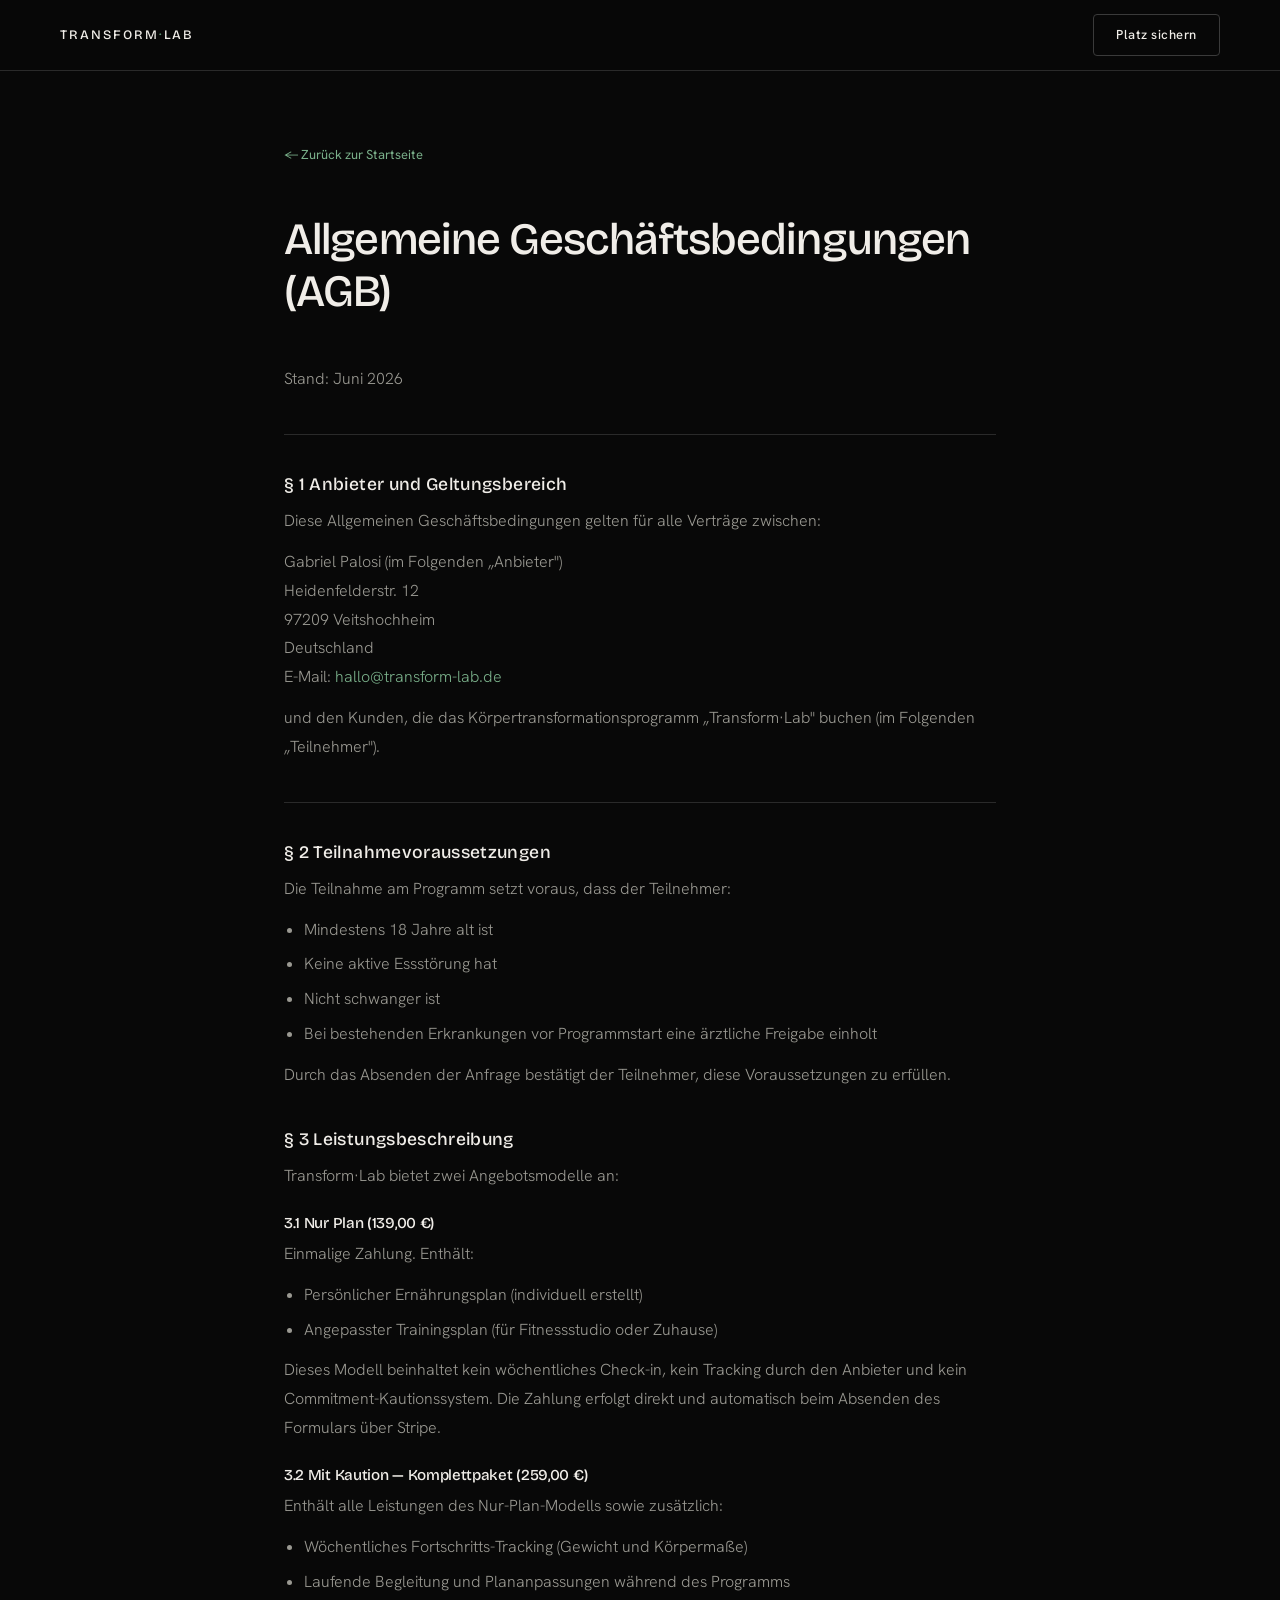
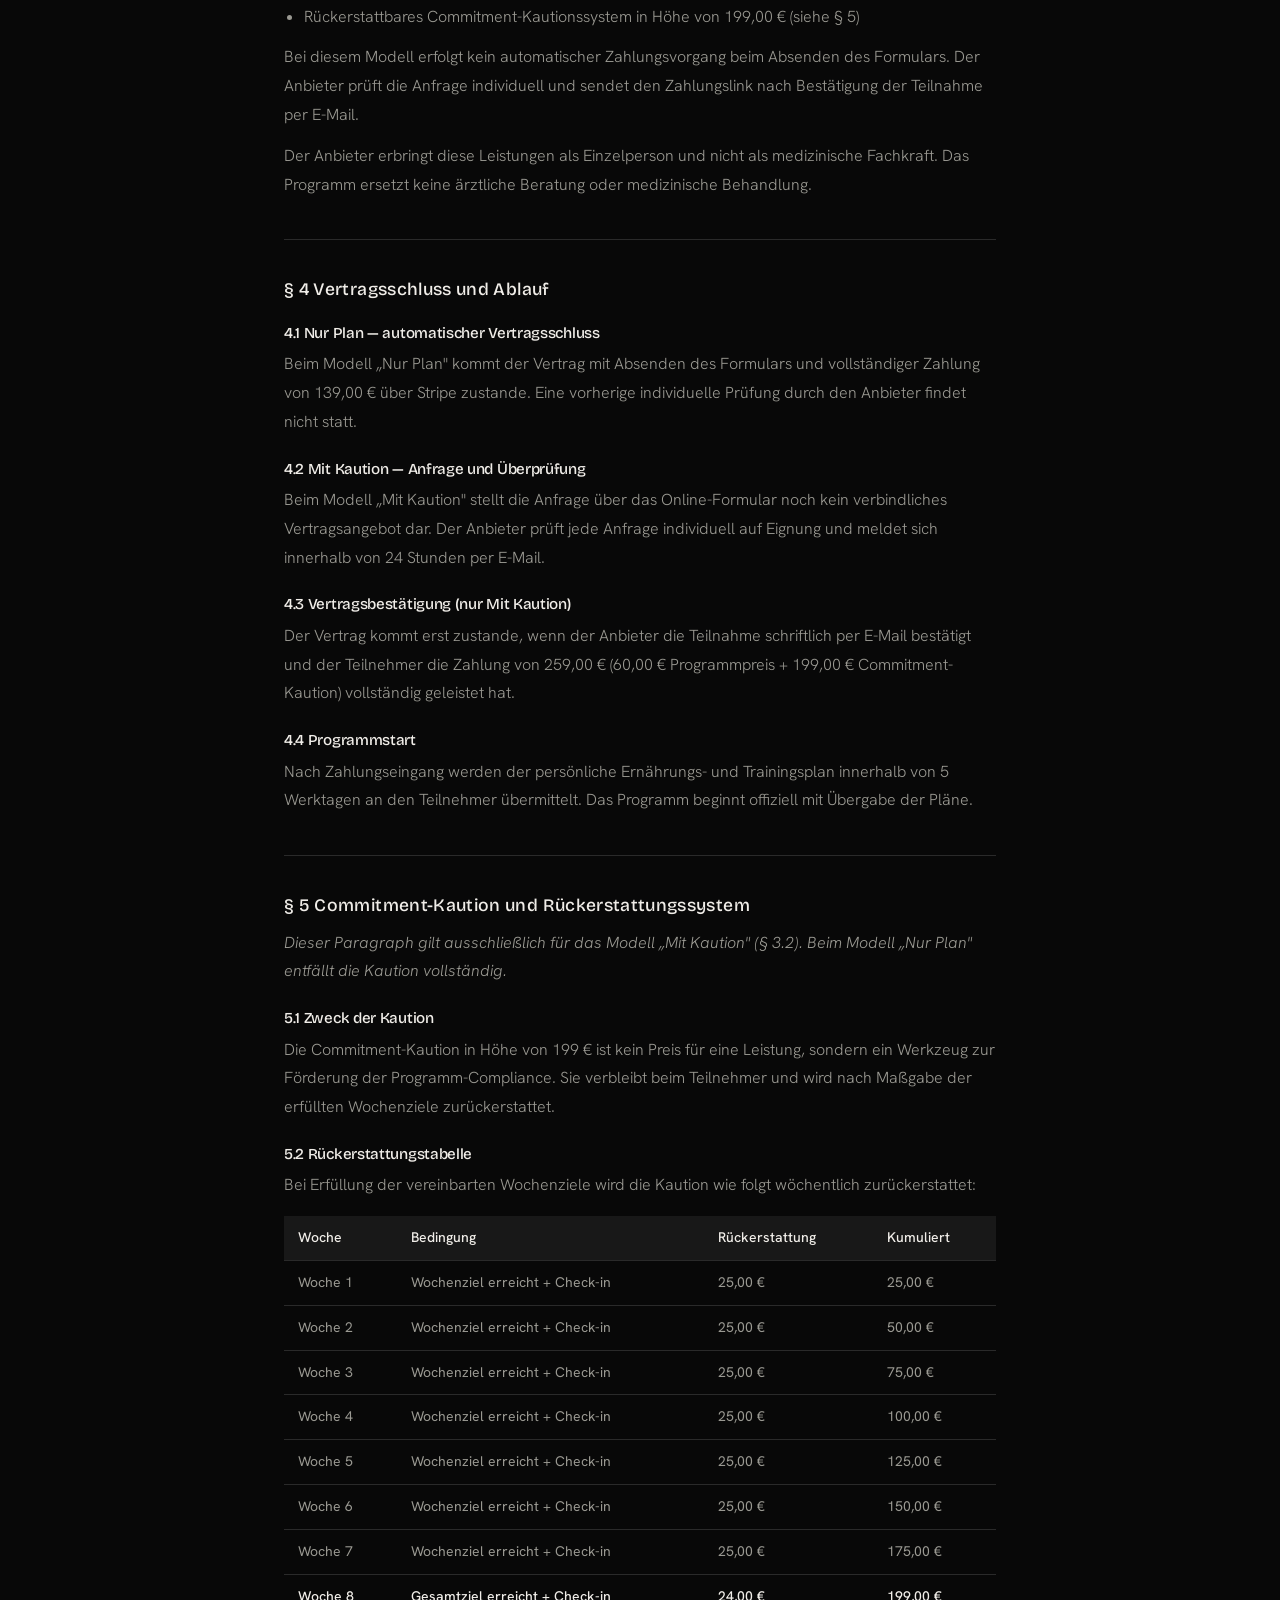
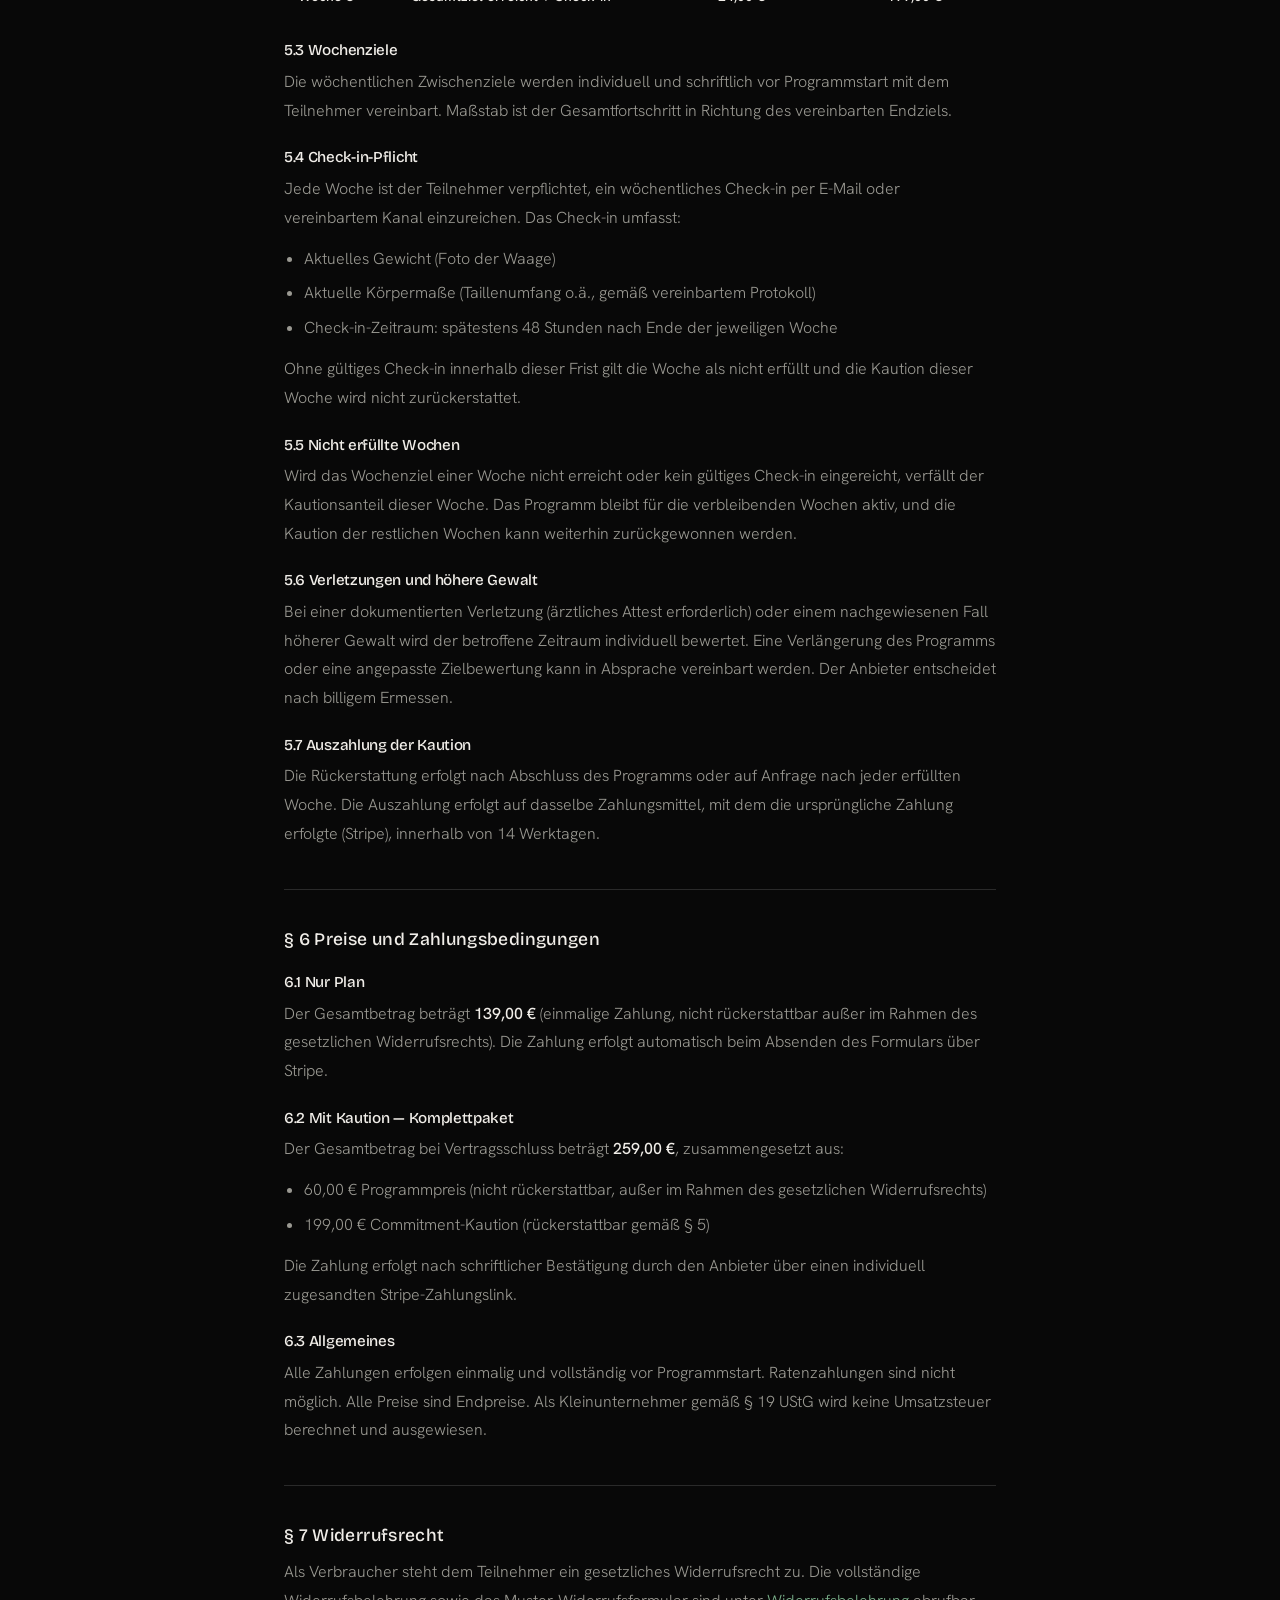
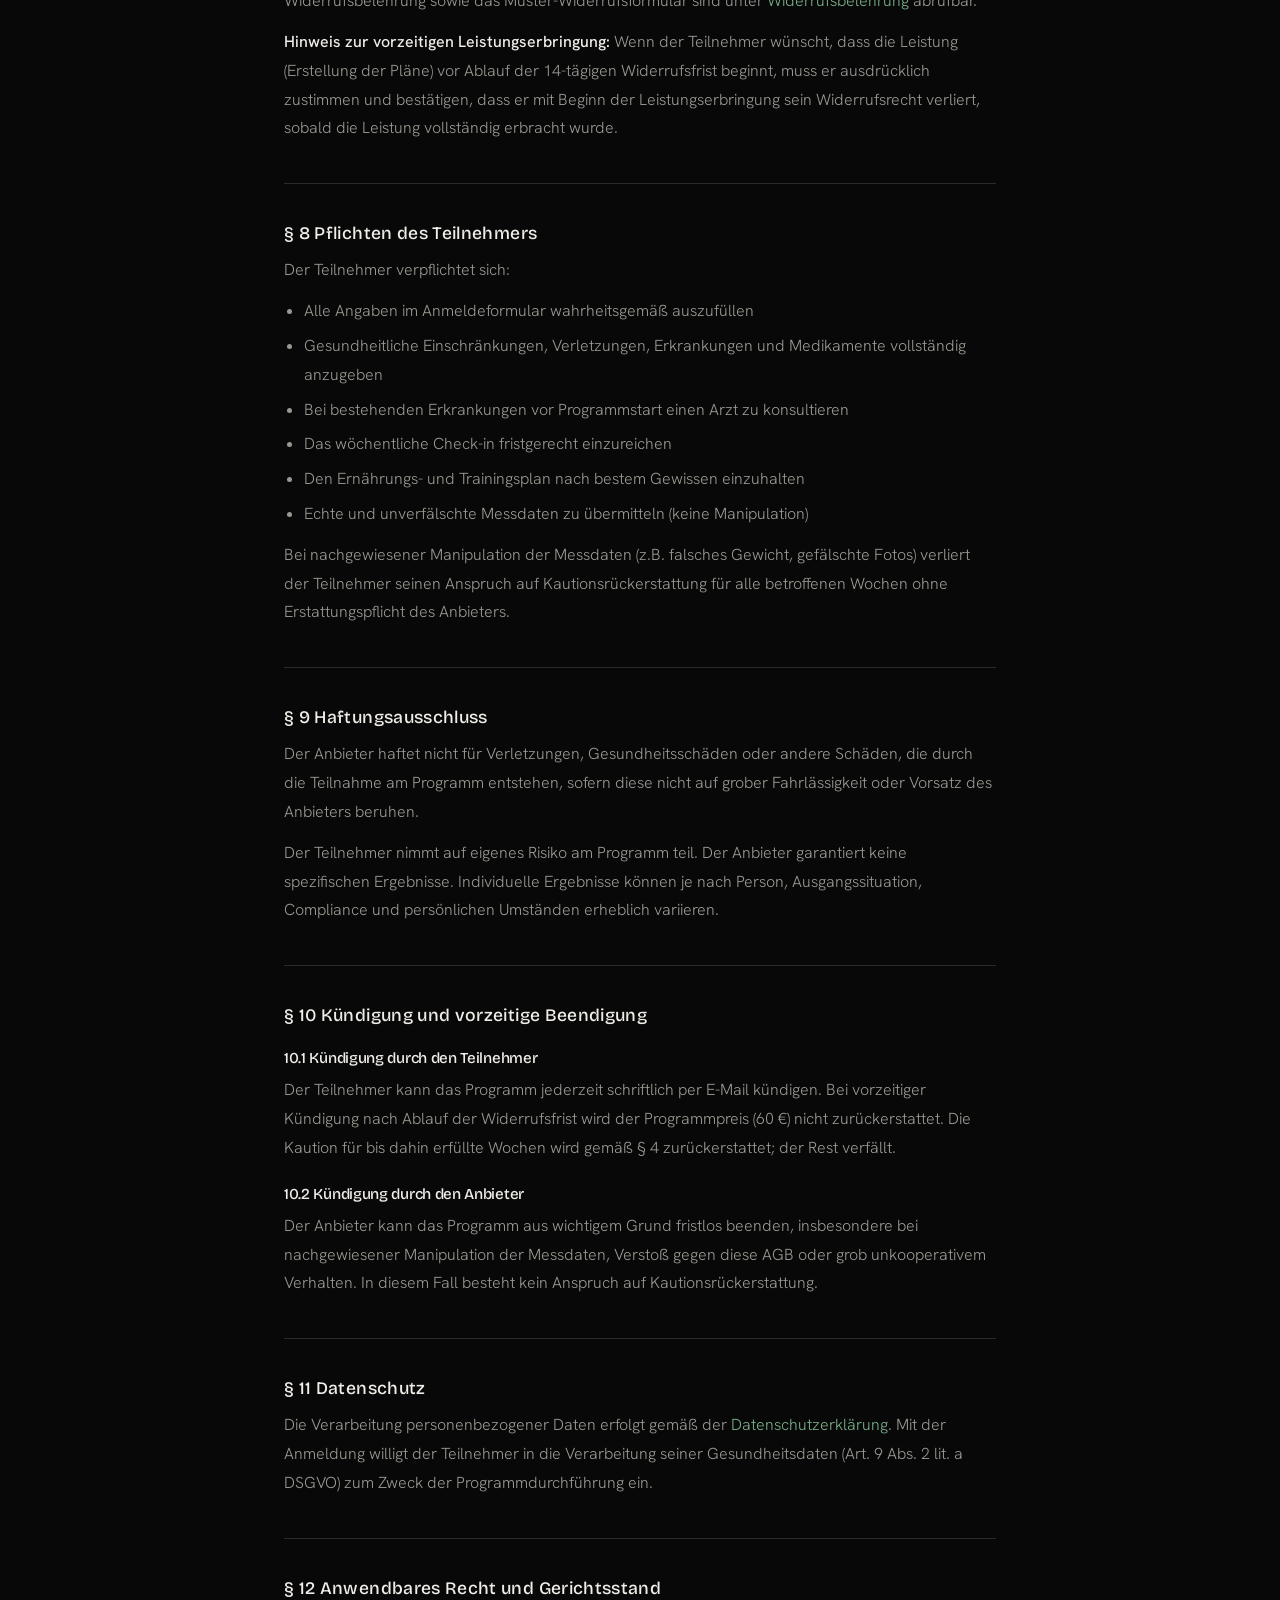
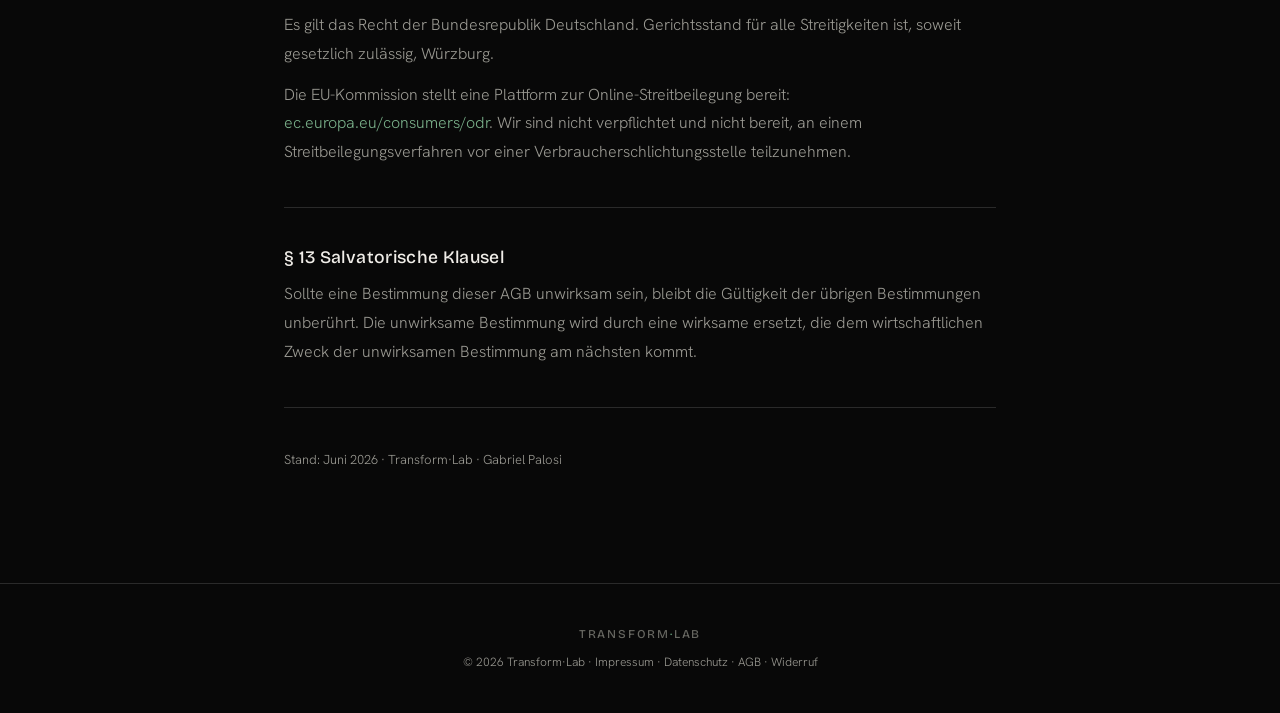
==== agb.html @ 964232e2 "AGB: añadir Nur Plan (139€) + corregir numeración + CSS v30 - § 3: dos modelos descritos por separad" ====
<!DOCTYPE html>
<html lang="de">
<head>
  <meta charset="UTF-8">
  <meta name="viewport" content="width=device-width, initial-scale=1.0">
  <title>AGB — Transform·Lab</title>
  <meta name="robots" content="noindex, follow">
  <link rel="preconnect" href="https://fonts.googleapis.com">
  <link rel="preconnect" href="https://fonts.gstatic.com" crossorigin>
  <link href="https://fonts.googleapis.com/css2?family=Bricolage+Grotesque:opsz,wght@12..96,300;12..96,400;12..96,500&family=Hanken+Grotesk:wght@300;400;500&display=swap" rel="stylesheet">
  <link rel="stylesheet" href="css/styles.css?v=30">
  <style>
    .legal-page { max-width: 760px; margin: 0 auto; padding: 140px 24px 100px; }
    .legal-page h1 { font-size: clamp(2rem, 4vw, 2.8rem); margin-bottom: 48px; }
    .legal-page h2 { font-size: 1.1rem; font-weight: 500; color: var(--text); margin: 40px 0 12px; letter-spacing: .02em; }
    .legal-page h3 { font-size: .95rem; font-weight: 500; color: var(--text); margin: 24px 0 8px; }
    .legal-page p, .legal-page address { color: var(--text-muted); font-weight: 300; line-height: 1.8; font-style: normal; margin-bottom: 12px; }
    .legal-page ul, .legal-page ol { color: var(--text-muted); font-weight: 300; line-height: 1.8; padding-left: 20px; margin-bottom: 12px; }
    .legal-page li { margin-bottom: 6px; }
    .legal-page a { color: var(--green-light); text-decoration: none; }
    .legal-page a:hover { text-decoration: underline; }
    .legal-divider { border: none; border-top: 1px solid var(--border); margin: 40px 0; }
    .back-link { display: inline-flex; align-items: center; gap: 8px; color: var(--text-muted); font-size: 13px; text-decoration: none; margin-bottom: 48px; transition: color .2s; }
    .back-link:hover { color: var(--text); }
    .kaution-tabelle { width: 100%; border-collapse: collapse; margin: 16px 0 24px; font-size: 14px; }
    .kaution-tabelle th { text-align: left; padding: 10px 14px; background: var(--surface2); color: var(--text); font-weight: 500; border-bottom: 1px solid var(--border); }
    .kaution-tabelle td { padding: 10px 14px; border-bottom: 1px solid var(--border); color: var(--text-muted); }
    .kaution-tabelle tr:last-child td { border-bottom: none; font-weight: 500; color: var(--text); }
  </style>
</head>
<body>

  <header>
    <nav class="site-nav scrolled" aria-label="Navigation">
      <div class="nav-inner">
        <a href="index.html" class="logo">Transform<span>·</span>Lab</a>
        <a href="index.html#form" class="nav-cta">Platz sichern</a>
      </div>
    </nav>
  </header>

  <main>
    <div class="legal-page">

      <a href="index.html" class="back-link">← Zurück zur Startseite</a>

      <h1>Allgemeine Geschäftsbedingungen (AGB)</h1>

      <p>Stand: Juni 2026</p>

      <hr class="legal-divider">

      <h2>§ 1 Anbieter und Geltungsbereich</h2>
      <p>
        Diese Allgemeinen Geschäftsbedingungen gelten für alle Verträge zwischen:
      </p>
      <address>
        Gabriel Palosi (im Folgenden „Anbieter")<br>
        Heidenfelderstr. 12<br>
        97209 Veitshochheim<br>
        Deutschland<br>
        E-Mail: <a href="mailto:hallo@transform-lab.de">hallo@transform-lab.de</a>
      </address>
      <p>
        und den Kunden, die das Körpertransformationsprogramm „Transform·Lab"
        buchen (im Folgenden „Teilnehmer").
      </p>

      <hr class="legal-divider">

      <h2>§ 2 Teilnahmevoraussetzungen</h2>
      <p>
        Die Teilnahme am Programm setzt voraus, dass der Teilnehmer:
      </p>
      <ul>
        <li>Mindestens 18 Jahre alt ist</li>
        <li>Keine aktive Essstörung hat</li>
        <li>Nicht schwanger ist</li>
        <li>Bei bestehenden Erkrankungen vor Programmstart eine ärztliche Freigabe einholt</li>
      </ul>
      <p>
        Durch das Absenden der Anfrage bestätigt der Teilnehmer, diese Voraussetzungen zu erfüllen.
      </p>

      <h2>§ 3 Leistungsbeschreibung</h2>
      <p>Transform·Lab bietet zwei Angebotsmodelle an:</p>

      <h3>3.1 Nur Plan (139,00 €)</h3>
      <p>Einmalige Zahlung. Enthält:</p>
      <ul>
        <li>Persönlicher Ernährungsplan (individuell erstellt)</li>
        <li>Angepasster Trainingsplan (für Fitnessstudio oder Zuhause)</li>
      </ul>
      <p>
        Dieses Modell beinhaltet kein wöchentliches Check-in, kein Tracking durch den Anbieter
        und kein Commitment-Kautionssystem. Die Zahlung erfolgt direkt und automatisch beim
        Absenden des Formulars über Stripe.
      </p>

      <h3>3.2 Mit Kaution — Komplettpaket (259,00 €)</h3>
      <p>Enthält alle Leistungen des Nur-Plan-Modells sowie zusätzlich:</p>
      <ul>
        <li>Wöchentliches Fortschritts-Tracking (Gewicht und Körpermaße)</li>
        <li>Laufende Begleitung und Plananpassungen während des Programms</li>
        <li>Rückerstattbares Commitment-Kautionssystem in Höhe von 199,00 € (siehe § 5)</li>
      </ul>
      <p>
        Bei diesem Modell erfolgt kein automatischer Zahlungsvorgang beim Absenden des Formulars.
        Der Anbieter prüft die Anfrage individuell und sendet den Zahlungslink nach Bestätigung
        der Teilnahme per E-Mail.
      </p>

      <p>
        Der Anbieter erbringt diese Leistungen als Einzelperson und nicht als medizinische
        Fachkraft. Das Programm ersetzt keine ärztliche Beratung oder medizinische Behandlung.
      </p>

      <hr class="legal-divider">

      <h2>§ 4 Vertragsschluss und Ablauf</h2>

      <h3>4.1 Nur Plan — automatischer Vertragsschluss</h3>
      <p>
        Beim Modell „Nur Plan" kommt der Vertrag mit Absenden des Formulars und
        vollständiger Zahlung von 139,00 € über Stripe zustande. Eine vorherige
        individuelle Prüfung durch den Anbieter findet nicht statt.
      </p>

      <h3>4.2 Mit Kaution — Anfrage und Überprüfung</h3>
      <p>
        Beim Modell „Mit Kaution" stellt die Anfrage über das Online-Formular noch kein
        verbindliches Vertragsangebot dar. Der Anbieter prüft jede Anfrage individuell
        auf Eignung und meldet sich innerhalb von 24 Stunden per E-Mail.
      </p>

      <h3>4.3 Vertragsbestätigung (nur Mit Kaution)</h3>
      <p>
        Der Vertrag kommt erst zustande, wenn der Anbieter die Teilnahme schriftlich
        per E-Mail bestätigt und der Teilnehmer die Zahlung von 259,00 € (60,00 €
        Programmpreis + 199,00 € Commitment-Kaution) vollständig geleistet hat.
      </p>

      <h3>4.4 Programmstart</h3>
      <p>
        Nach Zahlungseingang werden der persönliche Ernährungs- und Trainingsplan
        innerhalb von 5 Werktagen an den Teilnehmer übermittelt. Das Programm
        beginnt offiziell mit Übergabe der Pläne.
      </p>

      <hr class="legal-divider">

      <h2>§ 5 Commitment-Kaution und Rückerstattungssystem</h2>

      <p><em>Dieser Paragraph gilt ausschließlich für das Modell „Mit Kaution" (§ 3.2). Beim Modell „Nur Plan" entfällt die Kaution vollständig.</em></p>

      <h3>5.1 Zweck der Kaution</h3>
      <p>
        Die Commitment-Kaution in Höhe von 199 € ist kein Preis für eine Leistung,
        sondern ein Werkzeug zur Förderung der Programm-Compliance. Sie verbleibt
        beim Teilnehmer und wird nach Maßgabe der erfüllten Wochenziele
        zurückerstattet.
      </p>

      <h3>5.2 Rückerstattungstabelle</h3>
      <p>
        Bei Erfüllung der vereinbarten Wochenziele wird die Kaution wie folgt
        wöchentlich zurückerstattet:
      </p>
      <table class="kaution-tabelle">
        <thead>
          <tr>
            <th>Woche</th>
            <th>Bedingung</th>
            <th>Rückerstattung</th>
            <th>Kumuliert</th>
          </tr>
        </thead>
        <tbody>
          <tr><td>Woche 1</td><td>Wochenziel erreicht + Check-in</td><td>25,00 €</td><td>25,00 €</td></tr>
          <tr><td>Woche 2</td><td>Wochenziel erreicht + Check-in</td><td>25,00 €</td><td>50,00 €</td></tr>
          <tr><td>Woche 3</td><td>Wochenziel erreicht + Check-in</td><td>25,00 €</td><td>75,00 €</td></tr>
          <tr><td>Woche 4</td><td>Wochenziel erreicht + Check-in</td><td>25,00 €</td><td>100,00 €</td></tr>
          <tr><td>Woche 5</td><td>Wochenziel erreicht + Check-in</td><td>25,00 €</td><td>125,00 €</td></tr>
          <tr><td>Woche 6</td><td>Wochenziel erreicht + Check-in</td><td>25,00 €</td><td>150,00 €</td></tr>
          <tr><td>Woche 7</td><td>Wochenziel erreicht + Check-in</td><td>25,00 €</td><td>175,00 €</td></tr>
          <tr><td>Woche 8</td><td>Gesamtziel erreicht + Check-in</td><td>24,00 €</td><td>199,00 €</td></tr>
        </tbody>
      </table>

      <h3>5.3 Wochenziele</h3>
      <p>
        Die wöchentlichen Zwischenziele werden individuell und schriftlich vor
        Programmstart mit dem Teilnehmer vereinbart. Maßstab ist der
        Gesamtfortschritt in Richtung des vereinbarten Endziels.
      </p>

      <h3>5.4 Check-in-Pflicht</h3>
      <p>
        Jede Woche ist der Teilnehmer verpflichtet, ein wöchentliches Check-in
        per E-Mail oder vereinbartem Kanal einzureichen. Das Check-in umfasst:
      </p>
      <ul>
        <li>Aktuelles Gewicht (Foto der Waage)</li>
        <li>Aktuelle Körpermaße (Taillenumfang o.ä., gemäß vereinbartem Protokoll)</li>
        <li>Check-in-Zeitraum: spätestens 48 Stunden nach Ende der jeweiligen Woche</li>
      </ul>
      <p>
        Ohne gültiges Check-in innerhalb dieser Frist gilt die Woche als nicht erfüllt
        und die Kaution dieser Woche wird nicht zurückerstattet.
      </p>

      <h3>5.5 Nicht erfüllte Wochen</h3>
      <p>
        Wird das Wochenziel einer Woche nicht erreicht oder kein gültiges Check-in
        eingereicht, verfällt der Kautionsanteil dieser Woche. Das Programm bleibt
        für die verbleibenden Wochen aktiv, und die Kaution der restlichen Wochen
        kann weiterhin zurückgewonnen werden.
      </p>

      <h3>5.6 Verletzungen und höhere Gewalt</h3>
      <p>
        Bei einer dokumentierten Verletzung (ärztliches Attest erforderlich) oder einem
        nachgewiesenen Fall höherer Gewalt wird der betroffene Zeitraum individuell
        bewertet. Eine Verlängerung des Programms oder eine angepasste Zielbewertung
        kann in Absprache vereinbart werden. Der Anbieter entscheidet nach billigem
        Ermessen.
      </p>

      <h3>5.7 Auszahlung der Kaution</h3>
      <p>
        Die Rückerstattung erfolgt nach Abschluss des Programms oder auf Anfrage nach
        jeder erfüllten Woche. Die Auszahlung erfolgt auf dasselbe Zahlungsmittel,
        mit dem die ursprüngliche Zahlung erfolgte (Stripe), innerhalb von 14 Werktagen.
      </p>

      <hr class="legal-divider">

      <h2>§ 6 Preise und Zahlungsbedingungen</h2>

      <h3>6.1 Nur Plan</h3>
      <p>
        Der Gesamtbetrag beträgt <strong>139,00 €</strong> (einmalige Zahlung, nicht
        rückerstattbar außer im Rahmen des gesetzlichen Widerrufsrechts).
        Die Zahlung erfolgt automatisch beim Absenden des Formulars über Stripe.
      </p>

      <h3>6.2 Mit Kaution — Komplettpaket</h3>
      <p>
        Der Gesamtbetrag bei Vertragsschluss beträgt <strong>259,00 €</strong>,
        zusammengesetzt aus:
      </p>
      <ul>
        <li>60,00 € Programmpreis (nicht rückerstattbar, außer im Rahmen des gesetzlichen Widerrufsrechts)</li>
        <li>199,00 € Commitment-Kaution (rückerstattbar gemäß § 5)</li>
      </ul>
      <p>
        Die Zahlung erfolgt nach schriftlicher Bestätigung durch den Anbieter über
        einen individuell zugesandten Stripe-Zahlungslink.
      </p>

      <h3>6.3 Allgemeines</h3>
      <p>
        Alle Zahlungen erfolgen einmalig und vollständig vor Programmstart.
        Ratenzahlungen sind nicht möglich. Alle Preise sind Endpreise.
        Als Kleinunternehmer gemäß § 19 UStG wird keine Umsatzsteuer berechnet
        und ausgewiesen.
      </p>

      <hr class="legal-divider">

      <h2>§ 7 Widerrufsrecht</h2>
      <p>
        Als Verbraucher steht dem Teilnehmer ein gesetzliches Widerrufsrecht zu.
        Die vollständige Widerrufsbelehrung sowie das Muster-Widerrufsformular
        sind unter <a href="widerruf.html">Widerrufsbelehrung</a> abrufbar.
      </p>
      <p>
        <strong>Hinweis zur vorzeitigen Leistungserbringung:</strong> Wenn der Teilnehmer
        wünscht, dass die Leistung (Erstellung der Pläne) vor Ablauf der 14-tägigen
        Widerrufsfrist beginnt, muss er ausdrücklich zustimmen und bestätigen, dass
        er mit Beginn der Leistungserbringung sein Widerrufsrecht verliert, sobald
        die Leistung vollständig erbracht wurde.
      </p>

      <hr class="legal-divider">

      <h2>§ 8 Pflichten des Teilnehmers</h2>
      <p>Der Teilnehmer verpflichtet sich:</p>
      <ul>
        <li>Alle Angaben im Anmeldeformular wahrheitsgemäß auszufüllen</li>
        <li>Gesundheitliche Einschränkungen, Verletzungen, Erkrankungen und Medikamente vollständig anzugeben</li>
        <li>Bei bestehenden Erkrankungen vor Programmstart einen Arzt zu konsultieren</li>
        <li>Das wöchentliche Check-in fristgerecht einzureichen</li>
        <li>Den Ernährungs- und Trainingsplan nach bestem Gewissen einzuhalten</li>
        <li>Echte und unverfälschte Messdaten zu übermitteln (keine Manipulation)</li>
      </ul>
      <p>
        Bei nachgewiesener Manipulation der Messdaten (z.B. falsches Gewicht, gefälschte
        Fotos) verliert der Teilnehmer seinen Anspruch auf Kautionsrückerstattung für
        alle betroffenen Wochen ohne Erstattungspflicht des Anbieters.
      </p>

      <hr class="legal-divider">

      <h2>§ 9 Haftungsausschluss</h2>
      <p>
        Der Anbieter haftet nicht für Verletzungen, Gesundheitsschäden oder andere
        Schäden, die durch die Teilnahme am Programm entstehen, sofern diese nicht
        auf grober Fahrlässigkeit oder Vorsatz des Anbieters beruhen.
      </p>
      <p>
        Der Teilnehmer nimmt auf eigenes Risiko am Programm teil. Der Anbieter
        garantiert keine spezifischen Ergebnisse. Individuelle Ergebnisse können
        je nach Person, Ausgangssituation, Compliance und persönlichen Umständen
        erheblich variieren.
      </p>

      <hr class="legal-divider">

      <h2>§ 10 Kündigung und vorzeitige Beendigung</h2>

      <h3>10.1 Kündigung durch den Teilnehmer</h3>
      <p>
        Der Teilnehmer kann das Programm jederzeit schriftlich per E-Mail kündigen.
        Bei vorzeitiger Kündigung nach Ablauf der Widerrufsfrist wird der Programmpreis
        (60 €) nicht zurückerstattet. Die Kaution für bis dahin erfüllte Wochen wird
        gemäß § 4 zurückerstattet; der Rest verfällt.
      </p>

      <h3>10.2 Kündigung durch den Anbieter</h3>
      <p>
        Der Anbieter kann das Programm aus wichtigem Grund fristlos beenden,
        insbesondere bei nachgewiesener Manipulation der Messdaten, Verstoß gegen
        diese AGB oder grob unkooperativem Verhalten. In diesem Fall besteht kein
        Anspruch auf Kautionsrückerstattung.
      </p>

      <hr class="legal-divider">

      <h2>§ 11 Datenschutz</h2>
      <p>
        Die Verarbeitung personenbezogener Daten erfolgt gemäß der
        <a href="datenschutz.html">Datenschutzerklärung</a>. Mit der Anmeldung
        willigt der Teilnehmer in die Verarbeitung seiner Gesundheitsdaten
        (Art. 9 Abs. 2 lit. a DSGVO) zum Zweck der Programmdurchführung ein.
      </p>

      <hr class="legal-divider">

      <h2>§ 12 Anwendbares Recht und Gerichtsstand</h2>
      <p>
        Es gilt das Recht der Bundesrepublik Deutschland. Gerichtsstand für alle
        Streitigkeiten ist, soweit gesetzlich zulässig, Würzburg.
      </p>
      <p>
        Die EU-Kommission stellt eine Plattform zur Online-Streitbeilegung bereit:
        <a href="https://ec.europa.eu/consumers/odr/" target="_blank" rel="noopener">ec.europa.eu/consumers/odr</a>.
        Wir sind nicht verpflichtet und nicht bereit, an einem Streitbeilegungsverfahren
        vor einer Verbraucherschlichtungsstelle teilzunehmen.
      </p>

      <hr class="legal-divider">

      <h2>§ 13 Salvatorische Klausel</h2>
      <p>
        Sollte eine Bestimmung dieser AGB unwirksam sein, bleibt die Gültigkeit
        der übrigen Bestimmungen unberührt. Die unwirksame Bestimmung wird durch
        eine wirksame ersetzt, die dem wirtschaftlichen Zweck der unwirksamen
        Bestimmung am nächsten kommt.
      </p>

      <hr class="legal-divider">

      <p style="font-size:13px; margin-top: 40px;">Stand: Juni 2026 · Transform·Lab · Gabriel Palosi</p>

    </div>
  </main>

  <footer class="site-footer">
    <div class="container footer-inner">
      <a href="index.html" class="logo" style="font-size:12px;letter-spacing:.15em">Transform<span>·</span>Lab</a>
      <p>© 2026 Transform·Lab ·
        <a href="impressum.html" style="color:var(--text-muted)">Impressum</a> ·
        <a href="datenschutz.html" style="color:var(--text-muted)">Datenschutz</a> ·
        <a href="agb.html" style="color:var(--text-muted)">AGB</a> ·
        <a href="widerruf.html" style="color:var(--text-muted)">Widerruf</a>
      </p>
    </div>
  </footer>

</body>
</html>
---- css/styles.css ----
/* ============================================================
   Transform·Lab — Estilos principales
   Tipografías: Bricolage Grotesque (títulos) · Hanken Grotesk (cuerpo)
   ============================================================ */

*, *::before, *::after { box-sizing: border-box; margin: 0; padding: 0; }

:root {
  --black:        #080808;
  --surface:      #111111;
  --surface2:     #181818;
  --surface3:     #252525;
  --border:       #2a2a2a;
  --border-light: #3a3a3a;
  --text:         #f0ede8;
  --text-muted:   #9a9992;
  --text-dim:     #666660;
  --green:        #5c8f6e;
  --green-light:  #7ab08a;
  --green-dim:    #2a4a34;
  --gold:         #c9a870;
  --gold-dim:     #6b5630;
  --white:        #ffffff;
  --font-display: 'Bricolage Grotesque', system-ui, sans-serif;
  --font-body:    'Hanken Grotesk', system-ui, sans-serif;
  --radius:       4px;
  --radius-lg:    8px;
  --radius-xl:    16px;
}

html { scroll-behavior: smooth; }

body {
  background: var(--black);
  color: var(--text);
  font-family: var(--font-body);
  font-size: 16px;
  line-height: 1.7;
  -webkit-font-smoothing: antialiased;
  overflow-x: hidden;
}

/* ─── TIPOGRAFÍA ─── */
h1, h2, h3, h4 {
  font-family: var(--font-display);
  line-height: 1.15;
  font-weight: 500;
  letter-spacing: -0.02em;
}
h1 { font-size: clamp(2.4rem, 6vw, 5rem); }
h2 { font-size: clamp(1.8rem, 4vw, 3rem); }
h3 { font-size: clamp(1.2rem, 2.5vw, 1.6rem); }
p  { color: var(--text-muted); font-weight: 300; }
strong { color: var(--text); font-weight: 500; }

/* ─── LAYOUT ─── */
.container { max-width: 1160px; margin: 0 auto; padding: 0 24px; }
section { padding: 120px 0; }
@media (max-width: 768px) { section { padding: 72px 0; } }

/* ─── NAV ─── */
.site-nav {
  position: fixed; top: 0; left: 0; right: 0; z-index: 100;
  padding: 20px 24px;
  border-bottom: 1px solid transparent;
  transition: border-color .4s, background .4s, padding .3s;
}
.site-nav.scrolled {
  background: rgba(8,8,8,.92);
  backdrop-filter: blur(12px);
  border-color: var(--border);
  padding: 14px 24px;
}
.nav-inner {
  max-width: 1160px; margin: 0 auto;
  display: flex; align-items: center; justify-content: space-between;
}
.logo {
  font-family: var(--font-display);
  font-size: 13px; font-weight: 500; letter-spacing: .15em;
  text-transform: uppercase; color: var(--text); text-decoration: none;
}
.logo span { color: var(--green); }
.nav-cta {
  background: transparent; border: 1px solid var(--border-light); color: var(--text);
  padding: 9px 22px; border-radius: var(--radius); font-size: 13px; font-weight: 500;
  cursor: pointer; text-decoration: none; letter-spacing: .04em;
  transition: border-color .2s, color .2s;
}
.nav-cta:hover { border-color: var(--green); color: var(--green); }

/* ─── BOTONES ─── */
.btn-primary {
  display: inline-block; background: var(--green); color: var(--white);
  padding: 16px 36px; border-radius: var(--radius); font-size: 15px; font-weight: 500;
  text-decoration: none; letter-spacing: .04em; border: none; cursor: pointer;
  transition: background .25s cubic-bezier(.4,0,.2,1), transform .25s cubic-bezier(.4,0,.2,1), box-shadow .25s cubic-bezier(.4,0,.2,1);
}
.btn-primary:hover {
  background: var(--green-light); transform: translateY(-2px);
  box-shadow: 0 10px 28px -8px rgba(92,143,110,.55);
}
.btn-primary:active { transform: translateY(0); }

.btn-secondary {
  display: inline-block; background: transparent; color: var(--text);
  padding: 16px 36px; border-radius: var(--radius); font-size: 15px; font-weight: 400;
  text-decoration: none; letter-spacing: .04em; border: 1px solid var(--border-light); cursor: pointer;
  transition: border-color .25s cubic-bezier(.4,0,.2,1), color .25s cubic-bezier(.4,0,.2,1), transform .25s cubic-bezier(.4,0,.2,1);
}
.btn-secondary:hover { border-color: var(--text-muted); transform: translateY(-2px); }
.btn-secondary:active { transform: translateY(0); }

@media (prefers-reduced-motion: reduce) {
  .btn-primary, .btn-secondary { transition: none; }
  .btn-primary:hover, .btn-secondary:hover { transform: none; }
}

.btn-whatsapp {
  display: inline-flex; align-items: center; gap: 10px;
  background: transparent; border: 1px solid var(--border-light);
  color: var(--text); padding: 16px 32px; border-radius: var(--radius);
  font-size: 15px; font-weight: 400; text-decoration: none; cursor: pointer;
  transition: border-color .2s, color .2s;
}
.btn-whatsapp:hover { border-color: #25d366; color: #25d366; }
.btn-whatsapp svg { width: 18px; height: 18px; flex-shrink: 0; }

/* ─── ETIQUETAS ─── */
.label {
  display: inline-block; font-size: 11px; font-weight: 500; letter-spacing: .18em;
  text-transform: uppercase; color: var(--green); margin-bottom: 20px;
}
.label-line { display: flex; align-items: center; gap: 12px; }
.label-line::before { content: ''; display: block; width: 28px; height: 1px; background: var(--green); }

/* ─── CURSOR GLOW (desktop) ─── */
.cursor-glow {
  position: fixed; pointer-events: none; z-index: 999;
  width: 300px; height: 300px; border-radius: 50%;
  background: radial-gradient(circle, rgba(92,143,110,.04) 0%, transparent 70%);
  transform: translate(-50%, -50%);
  transition: opacity .3s;
  opacity: 0;
}

/* ─────────────────────────────
   HERO
───────────────────────────── */
#hero {
  min-height: 100vh; display: flex; flex-direction: column;
  justify-content: flex-end; padding-bottom: 100px; padding-top: 140px;
  position: relative; overflow: hidden;
}
.hero-wipe {
  position: absolute; inset: 0; z-index: -1;
  overflow: hidden; pointer-events: none;
  opacity: .38;
}
.hero-wipe-img {
  position: absolute; inset: 0;
  width: 100%; height: 100%;
  object-fit: cover; object-position: center 8%;
  filter: saturate(.8) brightness(.85);
}
.hero-wipe-img--man  { z-index: 0; }
.hero-wipe-img--woman {
  z-index: 1;
  animation: wipeReveal 8s ease-in-out infinite;
}
.hero-wipe-line {
  position: absolute; top: 0; bottom: 0; left: 0;
  width: 3px; transform: translateX(-50%);
  background: linear-gradient(to bottom, transparent 0%, rgba(255,255,255,.9) 20%, rgba(255,255,255,.9) 80%, transparent 100%);
  box-shadow: 0 0 14px 3px rgba(255,255,255,.35);
  z-index: 2; pointer-events: none;
  animation: wipeLine 8s ease-in-out infinite;
}
.hero-bg {
  position: absolute; inset: 0; z-index: 0;
  background:
    radial-gradient(ellipse 80% 60% at 60% 40%, rgba(92,143,110,.07) 0%, transparent 60%),
    radial-gradient(ellipse 50% 40% at 20% 80%, rgba(201,168,112,.04) 0%, transparent 50%),
    linear-gradient(180deg, rgba(8,8,8,.35) 0%, rgba(8,8,8,.65) 60%, var(--black) 100%);
  pointer-events: none; will-change: transform;
}
.hero-grid {
  position: absolute; inset: 0; z-index: 0; opacity: .025; pointer-events: none;
  background-image:
    linear-gradient(var(--border) 1px, transparent 1px),
    linear-gradient(90deg, var(--border) 1px, transparent 1px);
  background-size: 80px 80px;
  will-change: transform;
}
@media (prefers-reduced-motion: reduce) {
  .hero-wipe-img--woman { animation: none; clip-path: inset(0 50% 0 0); }
  .hero-wipe-line       { display: none; }
}
.hero-content { position: relative; z-index: 1; }

.hero-badge {
  display: inline-flex; align-items: center; gap: 8px;
  border: 1px solid var(--border-light); border-radius: 100px;
  padding: 8px 16px; margin-bottom: 40px;
  font-size: 12px; font-weight: 500; letter-spacing: .1em; color: var(--text-muted);
}
.hero-badge-dot { width: 6px; height: 6px; border-radius: 50%; background: var(--green); }

.hero-title { color: var(--text); margin-bottom: 24px; }
.hero-title em { font-style: normal; color: var(--green); }

.hero-sub {
  font-size: clamp(1rem, 2vw, 1.25rem); color: var(--text-muted);
  max-width: 600px; margin-bottom: 16px; font-weight: 300;
}
.hero-meta   { font-size: 13px; color: var(--text-dim); margin-bottom: 44px; }
.hero-ctas   { display: flex; gap: 16px; flex-wrap: wrap; margin-bottom: 40px; }

.hero-trust {
  font-size: 12px; color: var(--text-dim); letter-spacing: .05em;
  border-top: 1px solid var(--border); padding-top: 32px; margin-top: 32px;
  display: flex; gap: 32px; flex-wrap: wrap;
}
.hero-trust li { display: flex; align-items: center; gap: 8px; list-style: none; }
.hero-trust svg { width: 14px; height: 14px; fill: none; stroke: var(--green); stroke-width: 1.5; flex-shrink: 0; }

/* ─────────────────────────────
   NUMBERS STRIP
───────────────────────────── */
.numbers-strip {
  padding: 48px 0;
  border-top: 1px solid var(--green-dim); border-bottom: 1px solid var(--green-dim);
  background:
    radial-gradient(ellipse 60% 100% at 0% 50%, rgba(92,143,110,.12) 0%, transparent 60%),
    radial-gradient(ellipse 60% 100% at 100% 50%, rgba(201,168,112,.08) 0%, transparent 60%),
    var(--surface);
  position: relative;
}
.numbers-grid { display: grid; grid-template-columns: repeat(4, 1fr); }
.number-item {
  padding: 24px 40px; text-align: center;
  border-right: 1px solid var(--border);
  transition: transform .3s cubic-bezier(.4,0,.2,1), background .3s cubic-bezier(.4,0,.2,1);
}
.number-item:hover { transform: translateY(-4px); background: rgba(255,255,255,.02); }
.number-item:last-child { border-right: none; }
.number-item .num {
  font-family: var(--font-display);
  font-size: clamp(2rem, 4vw, 3rem); font-weight: 300;
  color: var(--text); letter-spacing: -.03em;
  font-variant-numeric: tabular-nums;
}
.number-item .num > span:not(.num-value) { color: var(--green); }
.number-item .desc {
  font-size: 12px; letter-spacing: .1em; color: var(--text-muted);
  text-transform: uppercase; margin-top: 4px;
}
@media (max-width: 600px) {
  .numbers-grid { grid-template-columns: repeat(2, 1fr); }
  .number-item:nth-child(2) { border-right: none; }
  .number-item:nth-child(3) { border-bottom: 1px solid var(--border); }
  .number-item { padding: 20px 24px; }
}

/* ─────────────────────────────
   SCROLL STORY / AVATAR
───────────────────────────── */
#story { padding: 0; overflow: clip; }
.story-intro { padding: 100px 0 60px; text-align: center; }
.story-intro h2 { max-width: 700px; margin: 0 auto 16px; }
.story-intro p  { max-width: 520px; margin: 0 auto; }

.story-panels { position: relative; }

.story-phase {
  padding: 72px 24px;
  border-bottom: 1px solid var(--border);
  max-width: 1160px;
  margin: 0 auto;
}
@media (min-width: 600px) {
  .story-phase { padding: 80px 48px; }
}
@media (min-width: 1024px) {
  .story-phase { padding: 96px 80px; }
}
.story-phase:last-child { border-bottom: none; }

.phase-number {
  font-size: 11px; letter-spacing: .2em; text-transform: uppercase;
  color: var(--green); margin-bottom: 20px;
  display: flex; align-items: center; gap: 12px;
}
.phase-number::before { content: ''; display: block; width: 28px; height: 1px; background: var(--green); }
.story-phase h3 { font-size: clamp(1.4rem, 2.5vw, 2rem); color: var(--text); margin-bottom: 16px; }
.story-phase p  { color: var(--text-muted); font-size: 15px; max-width: 560px; }

/* ─────────────────────────────
   CÓMO FUNCIONA
───────────────────────────── */
#how { background: var(--surface); }
.steps {
  display: grid; grid-template-columns: repeat(4, 1fr);
  margin-top: 64px;
}
.step {
  padding: 40px 36px;
  border-right: 1px solid var(--border);
  border-top: 1px solid var(--border);
  transition: background .3s cubic-bezier(.4,0,.2,1), transform .3s cubic-bezier(.4,0,.2,1);
}
.step:hover { background: rgba(255,255,255,.02); transform: translateY(-4px); }
.step:first-child { border-left: 1px solid var(--border); }

@media (max-width: 900px) {
  .steps { grid-template-columns: repeat(2, 1fr); }
  .step:nth-child(2) { border-right: 1px solid var(--border); }
  .step:nth-child(3) { border-left: 1px solid var(--border); }
}
@media (max-width: 540px) {
  .steps { grid-template-columns: 1fr; }
  .step { border-left: 1px solid var(--border); border-right: none; }
}

.step-num {
  font-family: var(--font-display);
  font-size: clamp(3rem, 6vw, 5rem); font-weight: 200; color: var(--surface3);
  letter-spacing: -.04em; line-height: 1; margin-bottom: 24px;
  font-variant-numeric: tabular-nums;
}
.step h3 { color: var(--text); font-size: 1.1rem; margin-bottom: 12px; font-weight: 500; }
.step p  { font-size: 14px; color: var(--text-muted); }

/* ─────────────────────────────
   PRECIO
───────────────────────────── */
#pricing { position: relative; overflow: hidden; }
#pricing::before {
  content: ''; position: absolute; top: -10%; left: 50%; transform: translateX(-50%);
  width: 900px; height: 500px;
  background: radial-gradient(ellipse at center, rgba(201,168,112,.12) 0%, transparent 65%);
  pointer-events: none;
}
#pricing .pricing-header { text-align: center; margin-bottom: 64px; position: relative; z-index: 1; }

.launch-badge {
  display: inline-block; background: var(--green-dim); color: var(--green-light);
  font-size: 11px; letter-spacing: .18em; text-transform: uppercase;
  padding: 6px 16px; border-radius: 100px; margin-bottom: 24px;
}
.pricing-card {
  max-width: 680px; margin: 0 auto; position: relative; z-index: 1;
  border: 1px solid var(--border-light); border-radius: var(--radius-xl);
  overflow: hidden; background: var(--surface);
  transition: transform .35s cubic-bezier(.4,0,.2,1), box-shadow .35s cubic-bezier(.4,0,.2,1), border-color .35s cubic-bezier(.4,0,.2,1);
}
.pricing-card:hover {
  transform: translateY(-6px);
  border-color: var(--green-dim);
  box-shadow: 0 24px 60px -20px rgba(92,143,110,.35);
}
.pricing-top { padding: 48px; }
.pricing-title-area {
  display: flex; justify-content: space-between; align-items: flex-start;
  flex-wrap: wrap; gap: 16px; margin-bottom: 40px;
}
.pricing-title-area h3 { font-size: 1.4rem; color: var(--text); }
.price-display { text-align: right; }
.price-was  { font-size: 13px; color: var(--text-dim); text-decoration: line-through; }
.price-now  {
  font-family: var(--font-display);
  font-size: clamp(2.5rem, 5vw, 3.5rem); color: var(--text);
  font-weight: 200; letter-spacing: -.04em; line-height: 1;
}
.price-now sup { font-size: .5em; vertical-align: super; font-weight: 400; }
.price-note { font-size: 12px; color: var(--text-dim); margin-top: 4px; }

.line-items { display: flex; flex-direction: column; border-top: 1px solid var(--border); }
.line-item {
  display: flex; justify-content: space-between; align-items: center;
  padding: 16px 0; border-bottom: 1px solid var(--border); font-size: 14px;
}
.line-item:last-child { border-bottom: none; }
.line-item .li-name  { color: var(--text-muted); }
.line-item .li-price { color: var(--text); font-weight: 500; }
.line-item.li-fianza .li-name,
.line-item.li-fianza .li-price { color: var(--gold); }
.line-item.li-total { padding-top: 20px; }
.line-item.li-total .li-name  { color: var(--text); font-size: 15px; font-weight: 500; }
.line-item.li-total .li-price { font-size: 20px; font-weight: 500; }

.pricing-bottom {
  background: var(--surface2); padding: 32px 48px;
  border-top: 1px solid var(--border);
  display: flex; flex-direction: column; gap: 20px;
}
.recovery-callout {
  display: flex; align-items: center; gap: 16px;
  background: rgba(92,143,110,.08); border: 1px solid rgba(92,143,110,.2);
  border-radius: var(--radius-lg); padding: 20px 24px;
}
.recovery-icon {
  width: 40px; height: 40px; border-radius: 50%; background: rgba(92,143,110,.15);
  display: flex; align-items: center; justify-content: center;
  flex-shrink: 0; color: var(--green); font-size: 18px;
}
.recovery-callout p { font-size: 13px; color: var(--text-muted); }
.recovery-callout strong { color: var(--green); }
.pricing-cta-area { text-align: center; }
.pricing-cta-area .btn-primary { width: 100%; max-width: 360px; font-size: 16px; padding: 18px; }
.pricing-cta-note { font-size: 12px; color: var(--text-dim); margin-top: 12px; }

/* ─────────────────────────────
   PRICING COMPARE (2 planes)
───────────────────────────── */
.pricing-compare {
  display: grid;
  grid-template-columns: 1fr 190px 1fr 190px;
  gap: 0 16px;
  align-items: center;
  margin-top: 48px;
  position: relative; z-index: 1;
}
.pc-card {
  background: var(--surface);
  border: 1px solid var(--border-light);
  border-radius: var(--radius-xl);
  padding: 36px 28px 28px;
  display: flex; flex-direction: column; gap: 20px;
  align-self: stretch;
}
.pc-card--featured {
  border-color: var(--green);
  background: linear-gradient(160deg, rgba(92,143,110,.09) 0%, var(--surface) 55%);
  position: relative;
}
.pc-badge-top {
  position: absolute; top: -13px; left: 50%; transform: translateX(-50%);
  background: var(--green); color: var(--white);
  font-size: 10px; letter-spacing: .12em; text-transform: uppercase;
  padding: 4px 16px; border-radius: 100px; font-weight: 500; white-space: nowrap;
}
.pc-label {
  font-size: 11px; letter-spacing: .12em; text-transform: uppercase;
  color: var(--text-dim); margin-bottom: 2px;
}
.pc-title { font-size: 1.3rem; color: var(--text); }
.pc-price {
  font-family: var(--font-display);
  font-size: clamp(2.4rem, 4vw, 3.2rem);
  font-weight: 200; color: var(--text);
  letter-spacing: -.04em; line-height: 1;
}
.pc-price > span { color: var(--green); font-size: .6em; }
.pc-price > small {
  font-size: .32em; color: var(--text-muted);
  font-weight: 400; letter-spacing: 0; vertical-align: middle;
}
.pc-price-note { font-size: 12px; color: var(--text-dim); margin-top: 4px; }
.pc-list { list-style: none; display: flex; flex-direction: column; gap: 9px; flex: 1; }
.pc-item {
  font-size: 13px; color: var(--text-muted);
  display: flex; align-items: center; gap: 10px;
}
.pc-item::before {
  flex-shrink: 0; width: 18px; height: 18px; border-radius: 50%;
  display: flex; align-items: center; justify-content: center;
  font-size: 10px;
}
.pc-item--yes { color: var(--text); }
.pc-item--yes::before { content: '✓'; background: var(--green-dim); color: var(--green-light); }
.pc-item--no  { color: var(--text-dim); }
.pc-item--no::before  { content: '×'; background: var(--surface3); color: var(--text-dim); font-size: 13px; }
.pc-callout {
  background: rgba(92,143,110,.1); border: 1px solid var(--green-dim);
  border-radius: var(--radius); padding: 14px 16px;
  font-size: 13px; color: var(--text-muted); line-height: 1.5;
}
.pc-callout strong { color: var(--green-light); display: block; margin-bottom: 2px; }
.pc-cta { text-align: center; }
.pc-card .btn-primary,
.pc-card .btn-secondary { width: 100%; justify-content: center; }

.pc-image-col {
  display: flex; align-items: center; justify-content: center;
}
.pc-img {
  width: 100%; height: 480px;
  object-fit: cover; object-position: center 10%;
  border-radius: var(--radius-xl);
  filter: saturate(.8) brightness(.88);
  display: block;
}

@media (max-width: 960px) {
  .pricing-compare {
    grid-template-columns: 1fr;
    gap: 16px;
    max-width: 480px; margin-left: auto; margin-right: auto;
  }
  .pc-img { height: 220px; }
}

/* plan radio cards con subtítulo */
.radio-card--plan .radio-label {
  display: flex; flex-direction: column; gap: 2px;
}
.radio-card--plan .radio-label strong { font-size: 14px; font-weight: 500; }
.radio-card--plan .radio-label small { font-size: 11px; color: var(--text-dim); font-weight: 300; }

/* ─────────────────────────────
   EJEMPLO
───────────────────────────── */
#example { background: var(--surface); }
.example-grid {
  display: grid; grid-template-columns: 1fr 1fr;
  gap: 60px; align-items: start; margin-top: 64px;
}
@media (max-width: 768px) { .example-grid { grid-template-columns: 1fr; gap: 40px; } }

.example-timeline { display: flex; flex-direction: column; }
.timeline-item    { display: flex; gap: 24px; padding-bottom: 36px; }
.timeline-item:last-child { padding-bottom: 0; }
.timeline-left { display: flex; flex-direction: column; align-items: center; flex-shrink: 0; width: 32px; }
.timeline-dot {
  width: 12px; height: 12px; border-radius: 50%; flex-shrink: 0; margin-top: 4px;
  border: 1.5px solid var(--border-light); background: var(--surface);
  transition: border-color .3s, background .3s;
}
.timeline-dot.active { border-color: var(--green); background: var(--green); }
.timeline-line { width: 1px; background: var(--border); flex: 1; margin-top: 4px; }
.timeline-item:last-child .timeline-line { display: none; }
.timeline-week   { font-size: 11px; letter-spacing: .12em; text-transform: uppercase; color: var(--text-dim); margin-bottom: 6px; }
.timeline-desc   { font-size: 14px; color: var(--text-muted); }
.timeline-amount { font-family: var(--font-display); font-size: 18px; font-weight: 500; color: var(--green); margin-top: 4px; }

.example-summary {
  position: sticky; top: 100px;
  border: 1px solid var(--border); border-radius: var(--radius-xl);
  overflow: hidden; background: var(--surface2);
}
.summary-header { padding: 28px 32px; border-bottom: 1px solid var(--border); background: var(--surface); }
.summary-header h4 { color: var(--text); font-size: 1rem; font-weight: 500; margin-bottom: 4px; }
.summary-header p  { font-size: 13px; color: var(--text-dim); }
.summary-rows { padding: 24px 32px; display: flex; flex-direction: column; gap: 14px; }
.summary-row  { display: flex; justify-content: space-between; font-size: 14px; }
.summary-row .sr-label { color: var(--text-muted); }
.summary-row .sr-value { color: var(--text); font-weight: 500; }
.summary-row.sr-highlight .sr-label { color: var(--gold); }
.summary-row.sr-highlight .sr-value { color: var(--gold); font-size: 17px; }
.summary-foot {
  margin: 0 32px 28px; padding-top: 20px;
  border-top: 1px solid var(--border);
  font-size: 12px; color: var(--text-dim); line-height: 1.6;
}

/* ─────────────────────────────
   QUÉ INCLUYE
───────────────────────────── */
.includes-grid {
  display: grid; grid-template-columns: repeat(3, 1fr);
  gap: 1px; background: var(--border);
  border: 1px solid var(--border); border-radius: var(--radius-xl);
  overflow: hidden; margin-top: 64px;
}
@media (max-width: 900px) { .includes-grid { grid-template-columns: repeat(2, 1fr); } }
@media (max-width: 540px) { .includes-grid { grid-template-columns: 1fr; } }

.include-card {
  background: var(--surface); padding: 32px 28px;
  transition: background .3s cubic-bezier(.4,0,.2,1), transform .3s cubic-bezier(.4,0,.2,1);
}
.include-card:hover { background: var(--surface2); transform: translateY(-4px); }
.include-icon { transition: transform .3s cubic-bezier(.4,0,.2,1); }
.include-card:hover .include-icon { transform: scale(1.12); }
.include-card:hover { background: var(--surface2); }
.include-icon {
  width: 36px; height: 36px; border-radius: var(--radius);
  background: var(--surface2); display: flex; align-items: center; justify-content: center;
  margin-bottom: 20px;
}
.include-icon svg { width: 18px; height: 18px; fill: none; stroke: var(--green); stroke-width: 1.5; }
.include-card h4 { color: var(--text); font-size: .95rem; font-weight: 500; margin-bottom: 8px; }
.include-card p  { font-size: 13px; color: var(--text-dim); }

/* ─────────────────────────────
   EMOCIONAL
───────────────────────────── */
#emotional { text-align: center; background: var(--black); overflow: hidden; position: relative; }
#emotional::before {
  content: ''; position: absolute; top: 0; left: 50%; transform: translateX(-50%);
  width: 700px; height: 700px;
  background: radial-gradient(ellipse at center, rgba(92,143,110,.14) 0%, transparent 70%);
  pointer-events: none;
}
.emotional-grid { display: flex; flex-direction: column; align-items: center; gap: 56px; }
.emotional-content { position: relative; z-index: 1; max-width: 740px; margin: 0 auto; }
.emotional-content h2 { margin-bottom: 32px; }
.emotional-content > p { font-size: clamp(1rem, 1.8vw, 1.15rem); margin-bottom: 48px; }

.emotional-media { position: relative; width: 260px; flex-shrink: 0; }
.avatar-card {
  width: 100%; perspective: 1000px; border-radius: var(--radius-xl);
}
.avatar-card-inner {
  position: relative; width: 100%;
  transform-style: preserve-3d;
  animation: cardFlip 9s ease-in-out infinite;
  border-radius: var(--radius-xl);
}
.avatar-card-front,
.avatar-card-back {
  width: 100%; border-radius: var(--radius-xl); overflow: hidden;
  backface-visibility: hidden; -webkit-backface-visibility: hidden;
}
.avatar-card-back {
  position: absolute; inset: 0;
  transform: rotateY(180deg);
}
.emotional-img {
  width: 100%; height: auto; display: block;
  filter: grayscale(.15) contrast(1.05);
  border: 1px solid var(--border-light); border-radius: var(--radius-xl);
}
@keyframes cardFlip {
  0%   { transform: rotateY(0deg); }
  8%   { transform: rotateY(0deg); }
  42%  { transform: rotateY(180deg); }
  58%  { transform: rotateY(180deg); }
  92%  { transform: rotateY(360deg); }
  100% { transform: rotateY(360deg); }
}
.emotional-media {
  --orbit-rx: 195px; --orbit-ry: 265px;
}
.floating-word {
  position: absolute; top: 50%; left: 50%; display: inline-flex; align-items: center;
  background: rgba(17,17,17,.88); backdrop-filter: blur(6px);
  border: 1px solid var(--border-light); border-radius: 100px;
  padding: 14px 28px; font-size: 16px; font-weight: 500;
  letter-spacing: .06em; text-transform: uppercase; color: var(--text-muted);
  white-space: nowrap; cursor: default; z-index: 2;
  animation: orbitWords 28s linear infinite;
  transition: color .25s cubic-bezier(.4,0,.2,1), border-color .25s cubic-bezier(.4,0,.2,1),
              background .25s cubic-bezier(.4,0,.2,1);
}
.floating-word:hover {
  color: #fff; border-color: var(--green);
  background: rgba(92,143,110,.18);
  box-shadow: 0 0 22px rgba(92,143,110,.55), inset 0 0 10px rgba(92,143,110,.1);
  text-shadow: 0 0 12px rgba(92,143,110,.9);
}
/* 7 palabras equidistantes en el mismo círculo — mismo radio, misma velocidad */
.fw-1 { animation-delay: calc(-28s / 7 * 0); }
.fw-2 { animation-delay: calc(-28s / 7 * 1); }
.fw-3 { animation-delay: calc(-28s / 7 * 2); }
.fw-4 { animation-delay: calc(-28s / 7 * 3); }
.fw-5 { animation-delay: calc(-28s / 7 * 4); }
.fw-6 { animation-delay: calc(-28s / 7 * 5); }
.fw-7 { animation-delay: calc(-28s / 7 * 6); }

/* Orbita circular completa alrededor de la imagen: arriba (atras) -> lateral
   -> abajo (delante) -> lateral -> arriba (atras), pasando por las 4 caras. */
@keyframes orbitWords {
  0%      { transform: translate(-50%, calc(-50% + (var(--orbit-ry) * -1))); }
  8.33%   { transform: translate(calc(-50% + (var(--orbit-rx) * 0.5)),    calc(-50% + (var(--orbit-ry) * -0.866))); }
  16.67%  { transform: translate(calc(-50% + (var(--orbit-rx) * 0.866)),  calc(-50% + (var(--orbit-ry) * -0.5))); }
  25%     { transform: translate(calc(-50% + var(--orbit-rx)),            -50%); }
  33.33%  { transform: translate(calc(-50% + (var(--orbit-rx) * 0.866)),  calc(-50% + (var(--orbit-ry) * 0.5))); }
  41.67%  { transform: translate(calc(-50% + (var(--orbit-rx) * 0.5)),    calc(-50% + (var(--orbit-ry) * 0.866))); }
  50%     { transform: translate(-50%, calc(-50% + var(--orbit-ry))); }
  58.33%  { transform: translate(calc(-50% + (var(--orbit-rx) * -0.5)),   calc(-50% + (var(--orbit-ry) * 0.866))); }
  66.67%  { transform: translate(calc(-50% + (var(--orbit-rx) * -0.866)), calc(-50% + (var(--orbit-ry) * 0.5))); }
  75%     { transform: translate(calc(-50% - var(--orbit-rx)),            -50%); }
  83.33%  { transform: translate(calc(-50% + (var(--orbit-rx) * -0.866)), calc(-50% + (var(--orbit-ry) * -0.5))); }
  91.67%  { transform: translate(calc(-50% + (var(--orbit-rx) * -0.5)),   calc(-50% + (var(--orbit-ry) * -0.866))); }
  100%    { transform: translate(-50%, calc(-50% + (var(--orbit-ry) * -1))); }
}
.floating-word:hover { animation-play-state: paused; }

@media (max-width: 480px) {
  .floating-word { font-size: 13px; padding: 10px 20px; }
  .emotional-media { --orbit-rx: 90px; --orbit-ry: 100px; }
}
@media (prefers-reduced-motion: reduce) {
  .floating-word { animation: none; z-index: 2; }
  .fw-1 { transform: translate(-50%, calc(-50% - var(--orbit-ry))); }
  .fw-2 { transform: translate(calc(-50% + var(--orbit-rx)), -50%); }
  .fw-3 { transform: translate(-50%, calc(-50% + var(--orbit-ry))); }
  .fw-4 { transform: translate(calc(-50% - var(--orbit-rx)), -50%); }
  .fw-5 { transform: translate(calc(-50% + var(--orbit-rx) * 0.7), calc(-50% - var(--orbit-ry) * 0.7)); }
  .fw-6 { transform: translate(calc(-50% - var(--orbit-rx) * 0.7), calc(-50% + var(--orbit-ry) * 0.7)); }
  .fw-7 { transform: translate(calc(-50% + var(--orbit-rx) * 0.7), calc(-50% + var(--orbit-ry) * 0.7)); }
}
.quote-block {
  border: 1px solid var(--border-light); border-radius: var(--radius-xl);
  padding: 40px 48px; position: relative; background: var(--surface);
}
.quote-block::before {
  content: '\201C'; font-family: Georgia, serif; font-size: 120px; color: var(--border);
  position: absolute; top: -20px; left: 24px; line-height: 1;
}
.quote-block blockquote {
  font-family: Georgia, serif; font-size: clamp(1.2rem, 2.5vw, 1.8rem);
  font-weight: 400; color: var(--text); font-style: italic; line-height: 1.5;
  position: relative; z-index: 1;
}

/* ─────────────────────────────
   BENEFICIOS
───────────────────────────── */
#benefits { background: var(--surface); }
.benefits-grid {
  display: grid; grid-template-columns: repeat(4, 1fr);
  gap: 24px; margin-top: 64px;
}
@media (max-width: 900px) { .benefits-grid { grid-template-columns: repeat(2, 1fr); } }
@media (max-width: 480px) { .benefits-grid { grid-template-columns: 1fr; } }
.benefit-item {
  padding: 24px; border: 1px solid var(--border); border-radius: var(--radius-lg);
  transition: border-color .3s cubic-bezier(.4,0,.2,1), transform .3s cubic-bezier(.4,0,.2,1), background .3s cubic-bezier(.4,0,.2,1);
}
.benefit-item:hover { border-color: var(--green-dim); transform: translateY(-4px); background: rgba(255,255,255,.02); }
.benefit-item h4 { color: var(--text); font-size: .95rem; font-weight: 500; margin-bottom: 6px; }
.benefit-item p  { font-size: 13px; color: var(--text-dim); }
.benefit-check   { color: var(--green); font-size: 18px; margin-bottom: 12px; }

/* ─────────────────────────────
   COMPARATIVA
───────────────────────────── */
#comparison { background: var(--black); }
.comparison-grid {
  display: grid; grid-template-columns: 1fr 1fr;
  gap: 24px; margin-top: 64px;
}
@media (max-width: 600px) { .comparison-grid { grid-template-columns: 1fr; } }
.comparison-col { border: 1px solid var(--border); border-radius: var(--radius-xl); overflow: hidden; }
.comparison-col.col-ours { border-color: var(--green); }
.comparison-header {
  padding: 24px 28px; border-bottom: 1px solid var(--border);
  font-size: 13px; font-weight: 500; letter-spacing: .1em;
  text-transform: uppercase; color: var(--text-dim);
}
.comparison-col.col-ours .comparison-header {
  background: rgba(92,143,110,.08); color: var(--green); border-color: var(--green);
}
.comparison-items { padding: 28px; display: flex; flex-direction: column; gap: 16px; }
.comparison-item  { display: flex; gap: 14px; align-items: flex-start; font-size: 14px; }
.ci-icon {
  width: 20px; height: 20px; flex-shrink: 0; border-radius: 50%;
  display: flex; align-items: center; justify-content: center;
  font-size: 11px; margin-top: 1px;
}
.col-them .ci-icon { background: rgba(255,80,80,.1);    color: #ff6060; }
.col-ours .ci-icon { background: rgba(92,143,110,.15); color: var(--green); }
.comparison-item p { color: var(--text-muted); line-height: 1.5; }

/* ─────────────────────────────
   AVISO LEGAL / SALUD
───────────────────────────── */
#disclaimer { background: var(--surface); padding: 80px 0; }
.disclaimer-box {
  border: 1px solid var(--border); border-radius: var(--radius-xl);
  padding: 40px 48px; max-width: 860px; margin: 0 auto;
}
.disclaimer-box h3 { color: var(--text); font-size: 1rem; font-weight: 500; margin-bottom: 16px; }
.disclaimer-box p  { font-size: 14px; color: var(--text-dim); margin-bottom: 12px; }
.disclaimer-box p:last-child { margin-bottom: 0; }

/* ─────────────────────────────
   FAQ
───────────────────────────── */
#faq { background: var(--black); }
.faq-list {
  max-width: 760px; margin: 64px auto 0;
  display: flex; flex-direction: column;
  border: 1px solid var(--border); border-radius: var(--radius-xl); overflow: hidden;
}
.faq-item { border-bottom: 1px solid var(--border); }
.faq-item:last-child { border-bottom: none; }
.faq-question {
  width: 100%; background: none; border: none; padding: 24px 28px;
  display: flex; justify-content: space-between; align-items: center; gap: 16px;
  cursor: pointer; text-align: left;
  font-family: var(--font-body); font-size: 15px; color: var(--text); font-weight: 400;
  transition: background .2s;
}
.faq-question:hover { background: var(--surface); }
.faq-icon {
  width: 20px; height: 20px; flex-shrink: 0;
  border: 1px solid var(--border-light); border-radius: 50%;
  display: flex; align-items: center; justify-content: center;
  color: var(--text-dim); font-size: 14px;
  transition: transform .3s, border-color .3s;
}
.faq-item.open .faq-icon { transform: rotate(45deg); border-color: var(--green); color: var(--green); }
.faq-answer { max-height: 0; overflow: hidden; transition: max-height .4s cubic-bezier(.4,0,.2,1); }
.faq-answer-inner { padding: 0 28px 24px; font-size: 14px; color: var(--text-muted); line-height: 1.7; }
.faq-item.open .faq-answer { max-height: 300px; }

/* ─────────────────────────────
   CTA FINAL
───────────────────────────── */
#final-cta { background: var(--surface); text-align: center; padding: 140px 0; }
.final-cta-inner { max-width: 660px; margin: 0 auto; }
.final-cta-inner h2 { margin-bottom: 24px; }
.final-cta-inner > p { font-size: 1.05rem; margin-bottom: 48px; }
.final-cta-buttons {
  display: flex; gap: 16px; flex-wrap: wrap; justify-content: center; margin-bottom: 24px;
}
.final-cta-sub {
  font-size: 13px; color: var(--text-dim); max-width: 520px; margin: 0 auto; line-height: 1.8;
}

/* ─────────────────────────────
   FOOTER
───────────────────────────── */
.site-footer {
  padding: 40px 0; border-top: 1px solid var(--border);
  font-size: 12px; color: var(--text-dim); text-align: center;
}
.site-footer .footer-inner {
  display: flex; flex-direction: column; align-items: center; gap: 8px;
}
.site-footer a { color: var(--text-dim); text-decoration: none; }
.site-footer a:hover { color: var(--text-muted); }

/* ─────────────────────────────
   REVEAL ANIMATIONS — disparado por IntersectionObserver (js/main.js)
───────────────────────────── */
@keyframes revealUp {
  from { opacity: 0; transform: translateY(24px); }
  to   { opacity: 1; transform: none; }
}

.reveal { opacity: 0; transform: translateY(24px); }
.reveal.is-visible         { animation: revealUp .7s cubic-bezier(.4,0,.2,1) both; }
.reveal.is-visible.reveal-delay-1 { animation-delay: .12s; }
.reveal.is-visible.reveal-delay-2 { animation-delay: .24s; }
.reveal.is-visible.reveal-delay-3 { animation-delay: .36s; }
.reveal.is-visible.reveal-delay-4 { animation-delay: .48s; }

@media (prefers-reduced-motion: reduce) {
  .reveal              { opacity: 1; transform: none; }
  .reveal.is-visible   { animation: none; }
  .elige-img--woman    { animation: none; clip-path: inset(0 50% 0 0); }
  .wipe-line           { display: none; }
}

/* ─────────────────────────────
   HERO — layout centrado (sin imagen)
───────────────────────────── */
.hero-inner {
  display: flex;
  flex-direction: column;
  justify-content: center;
  align-items: center;
  min-height: calc(100vh - 140px);
  padding-bottom: 0;
  text-align: center;
}

.hero-text-col {
  max-width: 760px;
  display: flex;
  flex-direction: column;
  align-items: center;
}

/* ─────────────────────────────
   ELIGE TU DIFÍCIL — sección visual full-width
───────────────────────────── */
#elige {
  padding: 0;
  overflow: hidden;
  position: relative;
}

/* ── Split layout ── */
.elige-split {
  display: grid;
  grid-template-columns: 1fr auto 1fr;
  min-height: 540px;
  position: relative;
}

/* Paneles laterales */
.elige-panel {
  position: relative;
  overflow: hidden;
  display: flex;
  align-items: center;
  justify-content: center;
  padding: 80px 48px;
}
.elige-panel--left  { background: rgba(120, 60, 30, .08); border-right: 1px solid var(--border); }
.elige-panel--right { background: rgba(92, 143, 110, .08); border-left: 1px solid var(--border); }

.elige-panel-inner {
  position: relative; z-index: 1;
  display: flex; flex-direction: column; gap: 20px;
}

.elige-panel-tag {
  font-size: 11px;
  letter-spacing: .12em;
  text-transform: uppercase;
  font-weight: 500;
  padding: 6px 12px;
  border-radius: 20px;
  display: inline-block;
  width: fit-content;
}
.elige-panel--left  .elige-panel-tag { color: #c47c4a; border: 1px solid rgba(196,124,74,.3); background: rgba(196,124,74,.08); }
.elige-panel--right .elige-panel-tag { color: var(--green-light); border: 1px solid rgba(92,143,110,.3); background: rgba(92,143,110,.1); }

.elige-list {
  list-style: none;
  display: flex;
  flex-direction: column;
  gap: 12px;
}
.elige-list li {
  font-size: 15px;
  display: flex;
  align-items: center;
  gap: 10px;
}
.elige-list--bad  li { color: var(--text-muted); }
.elige-list--good li { color: var(--text); }
.elige-list--bad  li::before { content: '✕'; color: #c47c4a; font-size: 12px; flex-shrink: 0; }
.elige-list--good li::before { content: '✓'; color: var(--green-light); font-size: 12px; flex-shrink: 0; }

/* Glow de fondo en cada panel */
.elige-panel-glow {
  position: absolute; inset: 0; pointer-events: none;
}
.elige-panel-glow--left  { background: radial-gradient(ellipse 60% 50% at 50% 100%, rgba(196,124,74,.12) 0%, transparent 70%); }
.elige-panel-glow--right { background: radial-gradient(ellipse 60% 50% at 50% 100%, rgba(92,143,110,.15) 0%, transparent 70%); }

/* Centro: imagen + texto encima */
.elige-center {
  display: flex;
  flex-direction: column;
  align-items: center;
  justify-content: flex-end;
  text-align: center;
  padding: 48px 32px;
  width: 380px;
  position: relative;
  z-index: 2;
  overflow: hidden;
}

/* Imagen de fondo — recorta el texto español del pie */
.elige-img-wrap {
  position: absolute;
  inset: 0;
  z-index: 0;
  overflow: hidden;
}
.elige-img {
  width: 100%;
  height: 100%;
  object-fit: cover;
  object-position: center 5%;
}
.elige-img--man  { position: relative; z-index: 0; }
.elige-img--woman {
  position: absolute;
  inset: 0;
  z-index: 1;
  animation: wipeReveal 8s ease-in-out infinite;
}
.wipe-line {
  position: absolute;
  top: 0;
  bottom: 0;
  left: 0;
  width: 3px;
  transform: translateX(-50%);
  background: linear-gradient(to bottom, transparent 0%, rgba(255,255,255,.9) 20%, rgba(255,255,255,.9) 80%, transparent 100%);
  box-shadow: 0 0 14px 3px rgba(255,255,255,.35);
  z-index: 2;
  pointer-events: none;
  animation: wipeLine 8s ease-in-out infinite;
}
@keyframes wipeReveal {
  0%   { clip-path: inset(0 100% 0 0); }
  8%   { clip-path: inset(0 100% 0 0); }
  42%  { clip-path: inset(0 0% 0 0); }
  58%  { clip-path: inset(0 0% 0 0); }
  92%  { clip-path: inset(0 0% 0 100%); }
  100% { clip-path: inset(0 100% 0 0); }
}
@keyframes wipeLine {
  0%   { left: 0%;   opacity: 0; }
  8%   { left: 0%;   opacity: 0; }
  10%  { left: 2%;   opacity: 1; }
  40%  { left: 98%;  opacity: 1; }
  42%  { left: 100%; opacity: 0; }
  58%  { left: 100%; opacity: 0; }
  60%  { left: 98%;  opacity: 1; }
  90%  { left: 2%;   opacity: 1; }
  92%  { left: 0%;   opacity: 0; }
  100% { left: 0%;   opacity: 0; }
}
/* Gradiente lateral para blend con los paneles */
.elige-img-wrap::after {
  content: '';
  position: absolute;
  inset: 0;
  z-index: 3;
  background:
    linear-gradient(to bottom, rgba(8,8,8,.4) 0%, transparent 15%, transparent 100%),
    linear-gradient(to right, rgba(8,8,8,.6) 0%, transparent 18%, transparent 82%, rgba(8,8,8,.6) 100%);
}

.elige-center > *:not(.elige-img-wrap) { position: relative; z-index: 1; }

.elige-sub {
  font-family: var(--font-body);
  font-size: clamp(.8rem, 1.4vw, .95rem);
  color: var(--text-muted);
  letter-spacing: .06em;
  text-transform: uppercase;
  margin-bottom: 16px;
  line-height: 1.9;
}

.elige-headline {
  font-family: var(--font-display);
  font-size: clamp(2rem, 4vw, 3.4rem);
  font-weight: 500;
  color: var(--text);
  letter-spacing: -.03em;
  line-height: 1.05;
  margin-bottom: 32px;
}

/* Responsive */
@media (max-width: 900px) {
  .elige-split {
    grid-template-columns: 1fr;
    grid-template-rows: auto auto auto;
  }
  .elige-panel { padding: 48px 32px; border: none; border-bottom: 1px solid var(--border); }
  .elige-panel--right { border-left: none; border-bottom: none; }
  .elige-center { width: 100%; min-height: 420px; padding: 56px 24px; order: -1; justify-content: flex-end; }
}

/* ============================================================
   NUEVAS SECCIONES — Hero cards, Reglas, Urgencia, Formulario
   ============================================================ */

/* ─── HERO PRICE CARDS ─── */
.hero-price-cards {
  display: flex;
  align-items: center;
  justify-content: center;
  gap: 12px;
  margin: 28px 0 0;
  flex-wrap: wrap;
}
.hpc-card {
  background: var(--surface2);
  border: 1px solid var(--border);
  border-radius: var(--radius-lg);
  padding: 14px 20px;
  min-width: 110px;
  text-align: center;
  transition: border-color .3s cubic-bezier(.4,0,.2,1), transform .3s cubic-bezier(.4,0,.2,1), box-shadow .3s cubic-bezier(.4,0,.2,1);
}
.hpc-card:hover {
  border-color: var(--green);
  transform: translateY(-3px);
  box-shadow: 0 0 0 1px rgba(92,143,110,.4), 0 12px 32px -8px rgba(92,143,110,.45);
}
.hpc-card--fianza { border-color: var(--gold-dim); background: rgba(201,168,112,.06); }
.hpc-card--fianza:hover {
  border-color: #d99a4e;
  box-shadow: 0 0 0 1px rgba(217,154,78,.45), 0 12px 32px -8px rgba(217,154,78,.5);
}
.hpc-card--total  { border-color: var(--green-dim); background: rgba(92,143,110,.06); }
.hpc-card--total:hover {
  border-color: var(--green);
  box-shadow: 0 0 0 1px rgba(92,143,110,.4), 0 12px 32px -8px rgba(92,143,110,.45);
}
@media (prefers-reduced-motion: reduce) {
  .hpc-card:hover { transform: none; }
}
.hpc-value {
  font-family: var(--font-display);
  font-size: 1.6rem;
  font-weight: 500;
  color: var(--text);
  line-height: 1.1;
}
.hpc-value span { font-size: 1rem; opacity: .7; }
.hpc-label {
  font-size: 11px;
  letter-spacing: .06em;
  text-transform: uppercase;
  color: var(--text-muted);
  margin-top: 4px;
}
.hpc-sep {
  font-size: 1.4rem;
  color: var(--text-dim);
  font-weight: 300;
  flex-shrink: 0;
}
@media (max-width: 480px) {
  .hero-price-cards { gap: 8px; }
  .hpc-card { min-width: 90px; padding: 10px 14px; }
  .hpc-value { font-size: 1.3rem; }
  .hpc-sep { display: none; }
}

/* ─── REGLAS DEL RETO ─── */
#reglas {
  background: var(--surface);
  border-top: 1px solid var(--border);
  border-bottom: 1px solid var(--border);
}
.reglas-intro {
  max-width: 580px;
  margin-bottom: 56px;
}
.reglas-grid {
  display: grid;
  grid-template-columns: repeat(auto-fill, minmax(260px, 1fr));
  gap: 20px;
}
.regla-card {
  background: var(--surface2);
  border: 1px solid var(--border);
  border-radius: var(--radius-lg);
  padding: 28px 24px;
  transition: border-color .3s, transform .3s;
}
.regla-card:hover {
  border-color: var(--border-light);
  transform: translateY(-2px);
}
.regla-num {
  font-family: var(--font-display);
  font-size: 11px;
  letter-spacing: .12em;
  color: var(--green);
  margin-bottom: 14px;
  font-weight: 500;
  display: block;
}
.regla-card h4 {
  font-size: .95rem;
  margin-bottom: 10px;
  color: var(--text);
}
.regla-card p { font-size: .875rem; line-height: 1.6; }

/* ─── URGENCIA ─── */
#urgencia { padding: 72px 0; }
.urgencia-box {
  display: grid;
  grid-template-columns: auto 1fr auto;
  gap: 32px;
  align-items: center;
  background: linear-gradient(135deg, rgba(201,168,112,.08), rgba(92,143,110,.06));
  border: 1px solid var(--gold-dim);
  border-radius: var(--radius-xl);
  padding: 40px 48px;
}
.urgencia-icon {
  font-size: 2.5rem;
  line-height: 1;
}
.urgencia-content h3 {
  color: var(--gold);
  margin-bottom: 12px;
  font-size: 1.25rem;
}
.urgencia-content p {
  font-size: .9rem;
  margin-bottom: 16px;
}
.urgencia-list {
  display: flex;
  flex-direction: column;
  gap: 6px;
}
.urgencia-list li {
  font-size: .85rem;
  color: var(--text-muted);
  display: flex;
  gap: 8px;
}
.urgencia-list li span { color: var(--gold); flex-shrink: 0; }
.urgencia-cta { white-space: nowrap; }
@media (max-width: 900px) {
  .urgencia-box {
    grid-template-columns: 1fr;
    padding: 32px 24px;
    gap: 20px;
    text-align: center;
  }
  .urgencia-icon { display: none; }
  .urgencia-list li { justify-content: center; }
}

/* ─── FORMULARIO DE SOLICITUD ─── */
#form {
  background: var(--surface);
  border-top: 1px solid var(--border);
}
.form-intro {
  max-width: 600px;
  margin-bottom: 48px;
}
.solicitud-form { max-width: 820px; }

.form-block {
  border: 1px solid var(--border);
  border-radius: var(--radius-lg);
  padding: 32px 28px;
  margin-bottom: 24px;
  background: var(--surface2);
}
.form-block-title {
  display: flex;
  align-items: center;
  gap: 14px;
  font-family: var(--font-display);
  font-size: 1rem;
  font-weight: 500;
  color: var(--text);
  margin-bottom: 24px;
  letter-spacing: -.01em;
  border: none;
  padding: 0;
}
.form-block-num {
  background: var(--green);
  color: #fff;
  border-radius: 50%;
  width: 28px; height: 28px;
  display: flex; align-items: center; justify-content: center;
  font-size: 11px;
  font-family: var(--font-body);
  letter-spacing: .05em;
  flex-shrink: 0;
}

.form-row { display: flex; gap: 16px; margin-bottom: 16px; }
.form-row--2 > * { flex: 1; min-width: 0; }
.form-row--3 > * { flex: 1; min-width: 0; }
@media (max-width: 600px) {
  .form-row { flex-direction: column; }
}

.form-group { display: flex; flex-direction: column; gap: 6px; margin-bottom: 16px; }
.form-group:last-child { margin-bottom: 0; }

.form-group label {
  font-size: 12px;
  letter-spacing: .06em;
  text-transform: uppercase;
  color: var(--text-muted);
  font-weight: 400;
  font-family: var(--font-body);
}

.form-group input,
.form-group select,
.form-group textarea {
  background: var(--surface3);
  border: 1px solid var(--border);
  border-radius: var(--radius);
  padding: 12px 14px;
  color: var(--text);
  font-family: var(--font-body);
  font-size: 14px;
  font-weight: 300;
  outline: none;
  transition: border-color .2s;
  width: 100%;
}
.form-group input:focus,
.form-group select:focus,
.form-group textarea:focus { border-color: var(--green); }
.form-group select { appearance: none; cursor: pointer; }
.form-group textarea { resize: vertical; }
.form-group input::placeholder,
.form-group textarea::placeholder { color: var(--text-dim); }

/* Radio cards */
.radio-grid {
  display: grid;
  grid-template-columns: repeat(auto-fill, minmax(140px, 1fr));
  gap: 10px;
  margin-top: 6px;
}
.radio-grid--inline { grid-template-columns: repeat(auto-fill, minmax(100px, 1fr)); }
.radio-card {
  display: flex;
  align-items: center;
  gap: 10px;
  cursor: pointer;
  background: var(--surface3);
  border: 1px solid var(--border);
  border-radius: var(--radius);
  padding: 10px 14px;
  transition: border-color .2s, background .2s;
}
.radio-card:hover { border-color: var(--border-light); }
.radio-card input[type="radio"] { display: none; }
.radio-card:has(input:checked) {
  border-color: var(--green);
  background: rgba(92,143,110,.1);
}
.radio-label {
  font-size: 13px;
  color: var(--text-muted);
  font-family: var(--font-body);
  font-weight: 400;
}
.radio-card:has(input:checked) .radio-label { color: var(--text); }

/* Slider de compromiso */
.compromiso-slider {
  display: flex;
  align-items: center;
  gap: 20px;
  margin-top: 6px;
}
.compromiso-slider input[type="range"] {
  flex: 1;
  height: 3px;
  appearance: none;
  background: var(--border);
  border-radius: 2px;
  border: none;
  padding: 0;
  cursor: pointer;
}
.compromiso-slider input[type="range"]::-webkit-slider-thumb {
  appearance: none;
  width: 18px; height: 18px;
  border-radius: 50%;
  background: var(--green);
  cursor: pointer;
}
.compromiso-display {
  display: flex;
  align-items: baseline;
  gap: 4px;
  min-width: 48px;
}
#compromisoVal {
  font-family: var(--font-display);
  font-size: 1.6rem;
  color: var(--green);
  font-weight: 500;
}

/* Checkbox aviso legal */
.form-footer {
  display: flex;
  flex-direction: column;
  gap: 24px;
  padding-top: 8px;
}
.form-checkbox {
  display: flex;
  align-items: flex-start;
  gap: 14px;
  cursor: pointer;
}
.form-checkbox input[type="checkbox"] { display: none; }
.checkbox-custom {
  width: 20px; height: 20px;
  min-width: 20px;
  border: 1.5px solid var(--border-light);
  border-radius: 4px;
  margin-top: 2px;
  transition: border-color .2s, background .2s;
  position: relative;
}
.form-checkbox:has(input:checked) .checkbox-custom {
  background: var(--green);
  border-color: var(--green);
}
.form-checkbox:has(input:checked) .checkbox-custom::after {
  content: '';
  position: absolute;
  top: 3px; left: 6px;
  width: 5px; height: 9px;
  border: 2px solid #fff;
  border-top: none; border-left: none;
  transform: rotate(45deg);
}
.checkbox-label {
  font-size: 13px;
  color: var(--text-muted);
  line-height: 1.6;
  font-family: var(--font-body);
}
.btn-form-submit {
  align-self: flex-start;
  font-size: 15px;
  padding: 16px 40px;
}
.form-disclaimer {
  font-size: 12px;
  color: var(--text-dim);
}

/* ─── WARUM TRANSFORM·LAB ─── */
#warum { background: var(--surface); }
.warum-grid {
  display: grid;
  grid-template-columns: repeat(3, 1fr);
  gap: 32px;
  margin-top: 64px;
}
@media (max-width: 768px) {
  .warum-grid { grid-template-columns: 1fr; gap: 24px; }
}
.warum-card {
  background: var(--surface2);
  border: 1px solid var(--border);
  border-radius: var(--radius-lg);
  padding: 40px 32px;
  transition: border-color .3s, transform .3s;
}
.warum-card:hover {
  border-color: var(--green);
  transform: translateY(-4px);
}
.warum-icon {
  width: 48px; height: 48px;
  display: flex; align-items: center; justify-content: center;
  background: var(--green-dim);
  border-radius: var(--radius);
  margin-bottom: 24px;
  color: var(--green-light);
}
.warum-icon svg { width: 22px; height: 22px; }
.warum-card h3 {
  font-size: 1.1rem;
  margin-bottom: 12px;
  color: var(--text);
}
.warum-card p { font-size: 14px; line-height: 1.7; }

/* ─── SO FUNKTIONIERT DIE KAUTION ─── */
#kaution {
  background: var(--black);
  position: relative; overflow: hidden;
}
#kaution::before {
  content: ''; position: absolute; top: -20%; left: 50%; transform: translateX(-50%);
  width: 800px; height: 600px;
  background: radial-gradient(ellipse at center, rgba(92,143,110,.10) 0%, transparent 65%);
  pointer-events: none;
}
.kaution-intro {
  max-width: 640px;
  margin: 24px 0 64px;
  font-size: 16px;
  line-height: 1.8;
}
.kaution-grid {
  display: grid;
  grid-template-columns: 1fr 1fr;
  gap: 48px;
  align-items: start;
}
@media (max-width: 900px) {
  .kaution-grid { grid-template-columns: 1fr; gap: 32px; }
}
.kaution-table {
  background: var(--surface);
  border: 1px solid var(--border);
  border-radius: var(--radius-lg);
  overflow: hidden;
}
.kaution-table-head {
  display: grid;
  grid-template-columns: 80px 1fr 100px;
  padding: 14px 20px;
  background: var(--surface2);
  border-bottom: 1px solid var(--border);
  font-size: 11px;
  letter-spacing: .08em;
  text-transform: uppercase;
  color: var(--text-dim);
  font-weight: 500;
}
.kaution-row {
  display: grid;
  grid-template-columns: 80px 1fr 100px;
  padding: 14px 20px;
  border-bottom: 1px solid var(--border);
  font-size: 14px;
  transition: background .2s;
}
.kaution-row:hover { background: var(--surface2); }
.kaution-row--last { border-bottom: 2px solid var(--border-light); }
.kaution-row--total {
  background: var(--green-dim);
  border-bottom: none;
  font-weight: 500;
}
.kaution-row--total .kw,
.kaution-row--total .kc,
.kaution-row--total .kr { color: var(--text); }
.kw { color: var(--text-muted); font-size: 13px; }
.kc { color: var(--text-muted); font-size: 13px; }
.kr { color: var(--green-light); font-weight: 500; text-align: right; }
.kaution-rules {
  padding: 8px 0;
}
.kaution-rules h4 {
  font-size: 1.1rem;
  font-weight: 500;
  margin-bottom: 28px;
  color: var(--text);
  font-family: var(--font-display);
}
.kaution-rules-list {
  list-style: none;
  display: flex;
  flex-direction: column;
  gap: 20px;
}
.kaution-rules-list li {
  display: flex;
  gap: 14px;
  font-size: 14px;
  color: var(--text-muted);
  line-height: 1.6;
}
.kr-icon {
  color: var(--green);
  flex-shrink: 0;
  margin-top: 2px;
}
.kaution-rules-list strong { color: var(--text); }

/* ─── TRUST LAYER ─── */
#trust { background: var(--surface); }
#trust .label { margin-bottom: 40px; display: block; text-align: center; }
.trust-grid {
  display: grid;
  grid-template-columns: repeat(3, 1fr);
  gap: 24px;
  margin-top: 0;
}
@media (max-width: 900px) {
  .trust-grid { grid-template-columns: 1fr 1fr; }
}
@media (max-width: 540px) {
  .trust-grid { grid-template-columns: 1fr; }
}
.trust-item {
  display: flex;
  flex-direction: column;
  gap: 12px;
  padding: 28px 24px;
  background: var(--surface2);
  border: 1px solid var(--border);
  border-radius: var(--radius-lg);
  transition: border-color .3s, transform .3s;
}
.trust-item:hover {
  border-color: var(--green-dim);
  transform: translateY(-2px);
}
.trust-icon {
  width: 40px; height: 40px;
  display: flex; align-items: center; justify-content: center;
  color: var(--green-light);
  background: var(--green-dim);
  border-radius: var(--radius);
  flex-shrink: 0;
}
.trust-icon svg { width: 18px; height: 18px; }
.trust-item h4 {
  font-size: .95rem;
  font-weight: 500;
  color: var(--text);
  font-family: var(--font-display);
}
.trust-item p { font-size: 13px; line-height: 1.6; }

/* ─── FORM PROGRESS BAR ─── */
.form-progress {
  display: flex;
  align-items: center;
  justify-content: center;
  gap: 0;
  margin-bottom: 40px;
  flex-wrap: wrap;
}
.fp-step {
  display: flex;
  flex-direction: column;
  align-items: center;
  gap: 6px;
}
.fp-num {
  width: 32px; height: 32px;
  border-radius: 50%;
  background: var(--surface2);
  border: 1px solid var(--border);
  display: flex; align-items: center; justify-content: center;
  font-size: 12px;
  font-weight: 500;
  color: var(--text-dim);
  transition: background .3s, border-color .3s, color .3s;
}
.fp-label {
  font-size: 11px;
  color: var(--text-dim);
  white-space: nowrap;
}
.fp-step.fp-active .fp-num {
  background: var(--green);
  border-color: var(--green);
  color: #fff;
}
.fp-step.fp-active .fp-label { color: var(--green-light); }
.fp-line {
  width: 40px;
  height: 1px;
  background: var(--border);
  margin-bottom: 18px;
  flex-shrink: 0;
}
@media (max-width: 600px) {
  .fp-label { display: none; }
  .fp-line { width: 24px; }
}

/* ─── FORM PRICE SUMMARY ─── */
.form-price-summary {
  background: var(--surface2);
  border: 1px solid var(--border);
  border-radius: var(--radius-lg);
  padding: 20px 24px;
}
.fps-row {
  display: flex;
  justify-content: space-between;
  align-items: center;
  flex-wrap: wrap;
  gap: 8px;
  font-size: 14px;
  color: var(--text-muted);
}
.fps-row strong { color: var(--text); font-size: 15px; }
.fps-note {
  font-size: 12px;
  color: var(--green-light);
  margin-top: 8px;
}

/* ─── ÜBER MICH ─── */
#ueber-mich { background: var(--surface); }
.ueber-grid {
  display: grid;
  grid-template-columns: 340px 1fr;
  gap: 80px;
  align-items: center;
}
@media (max-width: 900px) {
  .ueber-grid { grid-template-columns: 1fr; gap: 40px; }
}
.ueber-img-wrap { position: relative; }
.ueber-img-placeholder {
  width: 100%;
  aspect-ratio: 3/4;
  max-width: 340px;
  background: var(--surface2);
  border: 1px dashed var(--border-light);
  border-radius: var(--radius-lg);
  display: flex;
  flex-direction: column;
  align-items: center;
  justify-content: center;
  gap: 16px;
  color: var(--text-dim);
}
.ueber-img-placeholder svg { width: 64px; height: 64px; }
.ueber-img-placeholder p { font-size: 13px; }
.ueber-img-wrap img {
  width: 100%;
  max-width: 340px;
  border-radius: var(--radius-lg);
  object-fit: cover;
  aspect-ratio: 3/4;
}
.ueber-sub {
  font-size: 14px;
  color: var(--green-light);
  font-weight: 400;
  letter-spacing: .05em;
  text-transform: uppercase;
  margin: 6px 0 32px;
}
.ueber-text {
  display: flex;
  flex-direction: column;
  gap: 12px;
  margin-bottom: 32px;
}
.ueber-text p { font-size: 15px; line-height: 1.8; }
.ueber-facts {
  list-style: none;
  display: flex;
  flex-direction: column;
  gap: 12px;
}
.ueber-facts li {
  display: flex;
  gap: 12px;
  font-size: 14px;
  color: var(--text-muted);
}
.ueber-facts li:empty, .ueber-facts li span:last-child:empty { display: none; }
.uf-icon { color: var(--green); flex-shrink: 0; }

/* ─── FORM CONSENT GROUPS ─── */
.form-consent-group {
  display: flex;
  flex-direction: column;
  gap: 10px;
  padding: 20px;
  background: var(--surface2);
  border: 1px solid var(--border);
  border-radius: var(--radius-lg);
}
.form-consent-label {
  font-size: 12px;
  font-weight: 500;
  letter-spacing: .06em;
  text-transform: uppercase;
  color: var(--text-muted);
}

/* ─── HERO PRICE CARDS (versión simplificada: 2 cards) ─── */
.hpc-label-top {
  font-size: 10px;
  letter-spacing: .1em;
  text-transform: uppercase;
  color: var(--text-dim);
  margin-bottom: 4px;
}
.hpc-card--main { border-color: var(--green); }

/* ─── FORM REQUIRED MARKER ─── */
.form-required { color: var(--green-light); font-weight: 400; }

/* ─── FORM AGE NOTICE ─── */
.form-age-notice {
  display: flex;
  align-items: center;
  gap: 10px;
  background: var(--surface2);
  border: 1px solid var(--border);
  border-left: 3px solid var(--gold);
  border-radius: var(--radius-lg);
  padding: 14px 18px;
  font-size: 13px;
  color: var(--text-muted);
  margin-bottom: 24px;
}
.form-age-notice svg { width: 16px; height: 16px; color: var(--gold); flex-shrink: 0; }

/* ─── FIELD VALIDATION ERROR ─── */
.field-error {
  border-color: #e05555 !important;
  outline: none;
}
.field-error:focus {
  box-shadow: 0 0 0 3px rgba(224,85,85,.2);
}
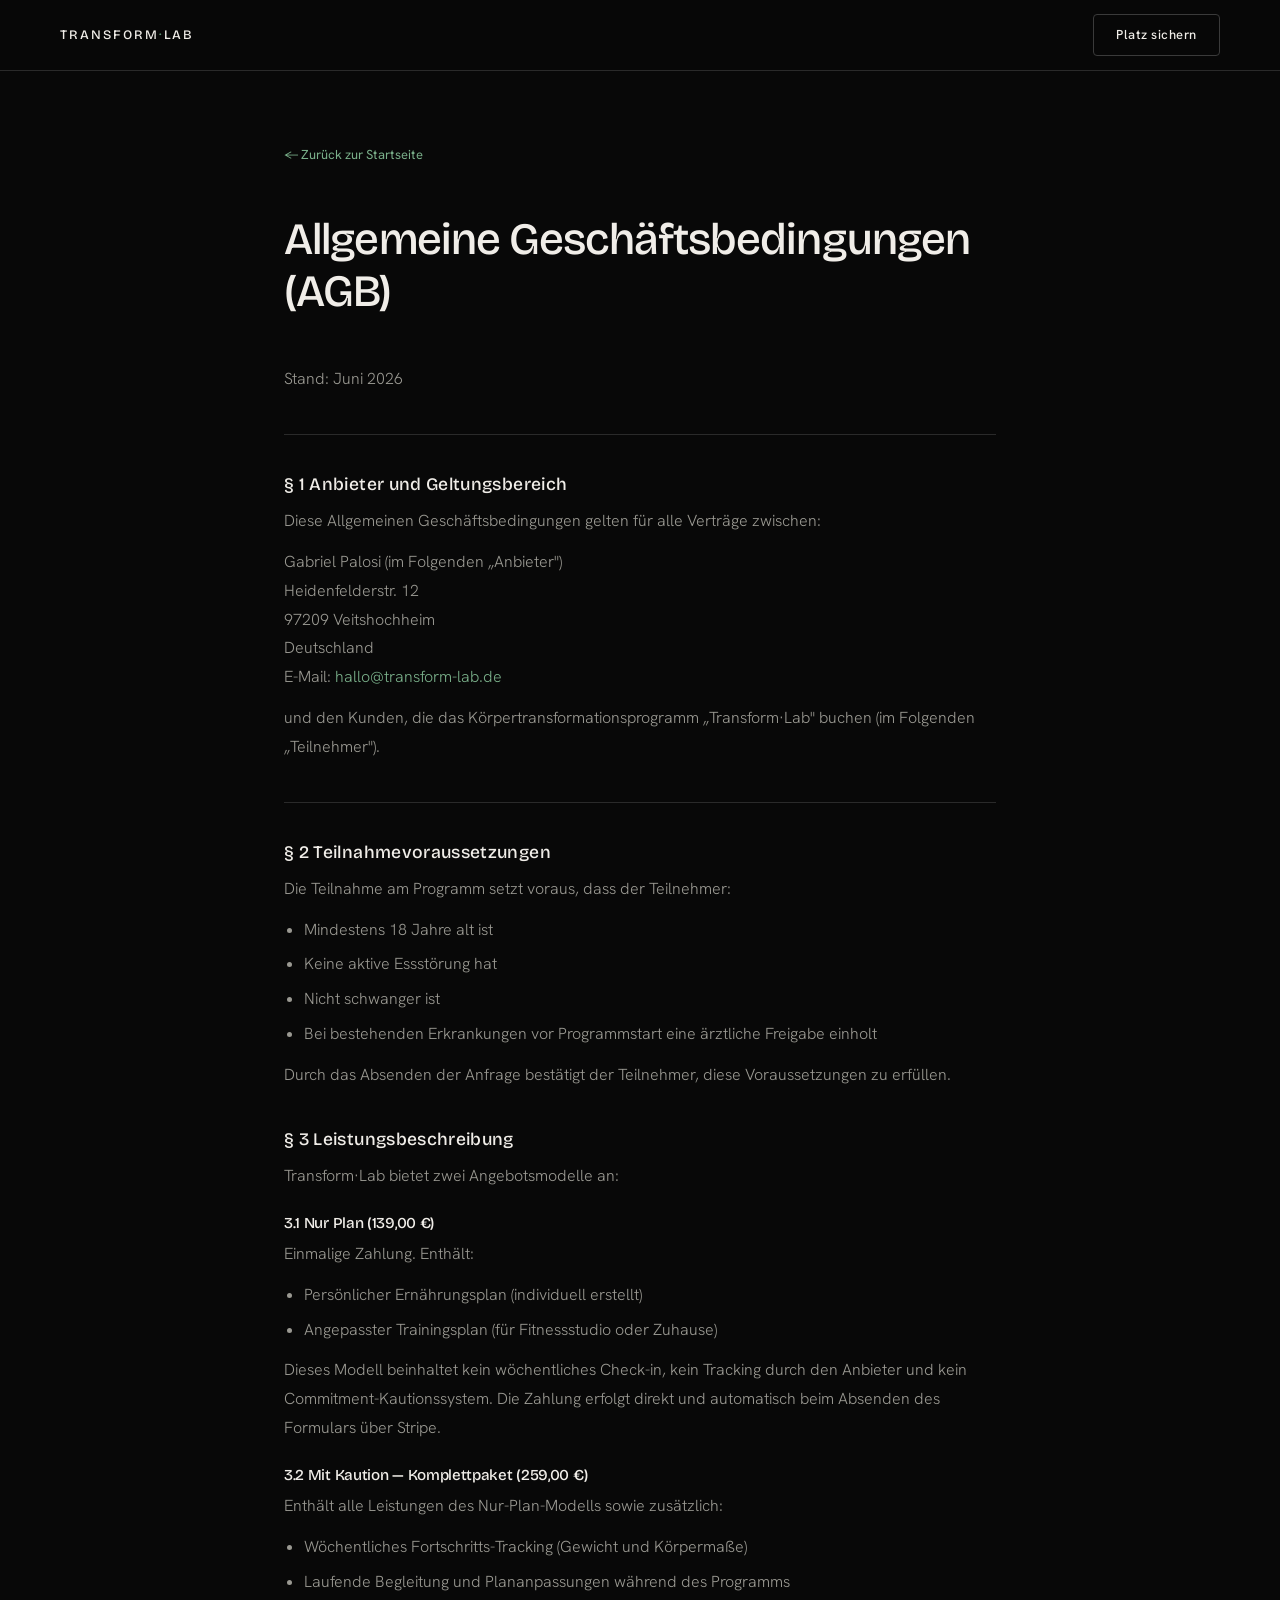
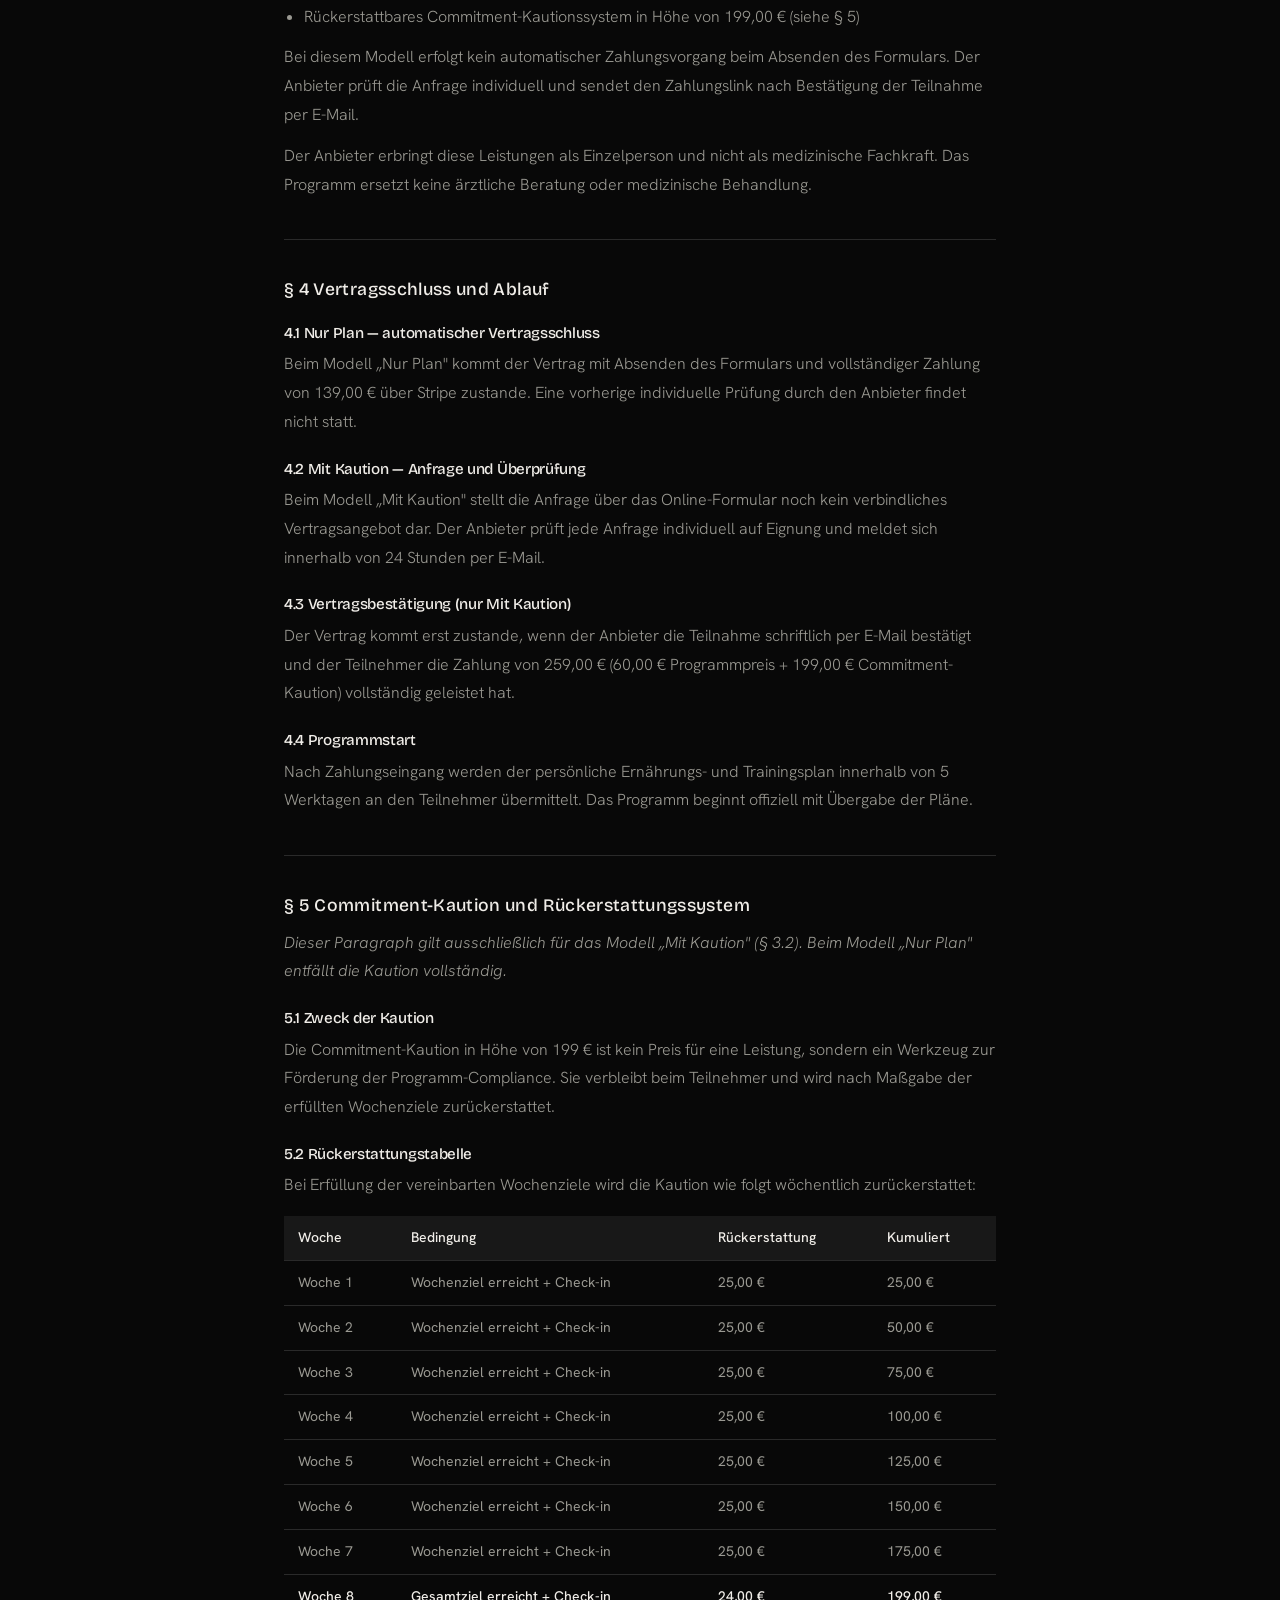
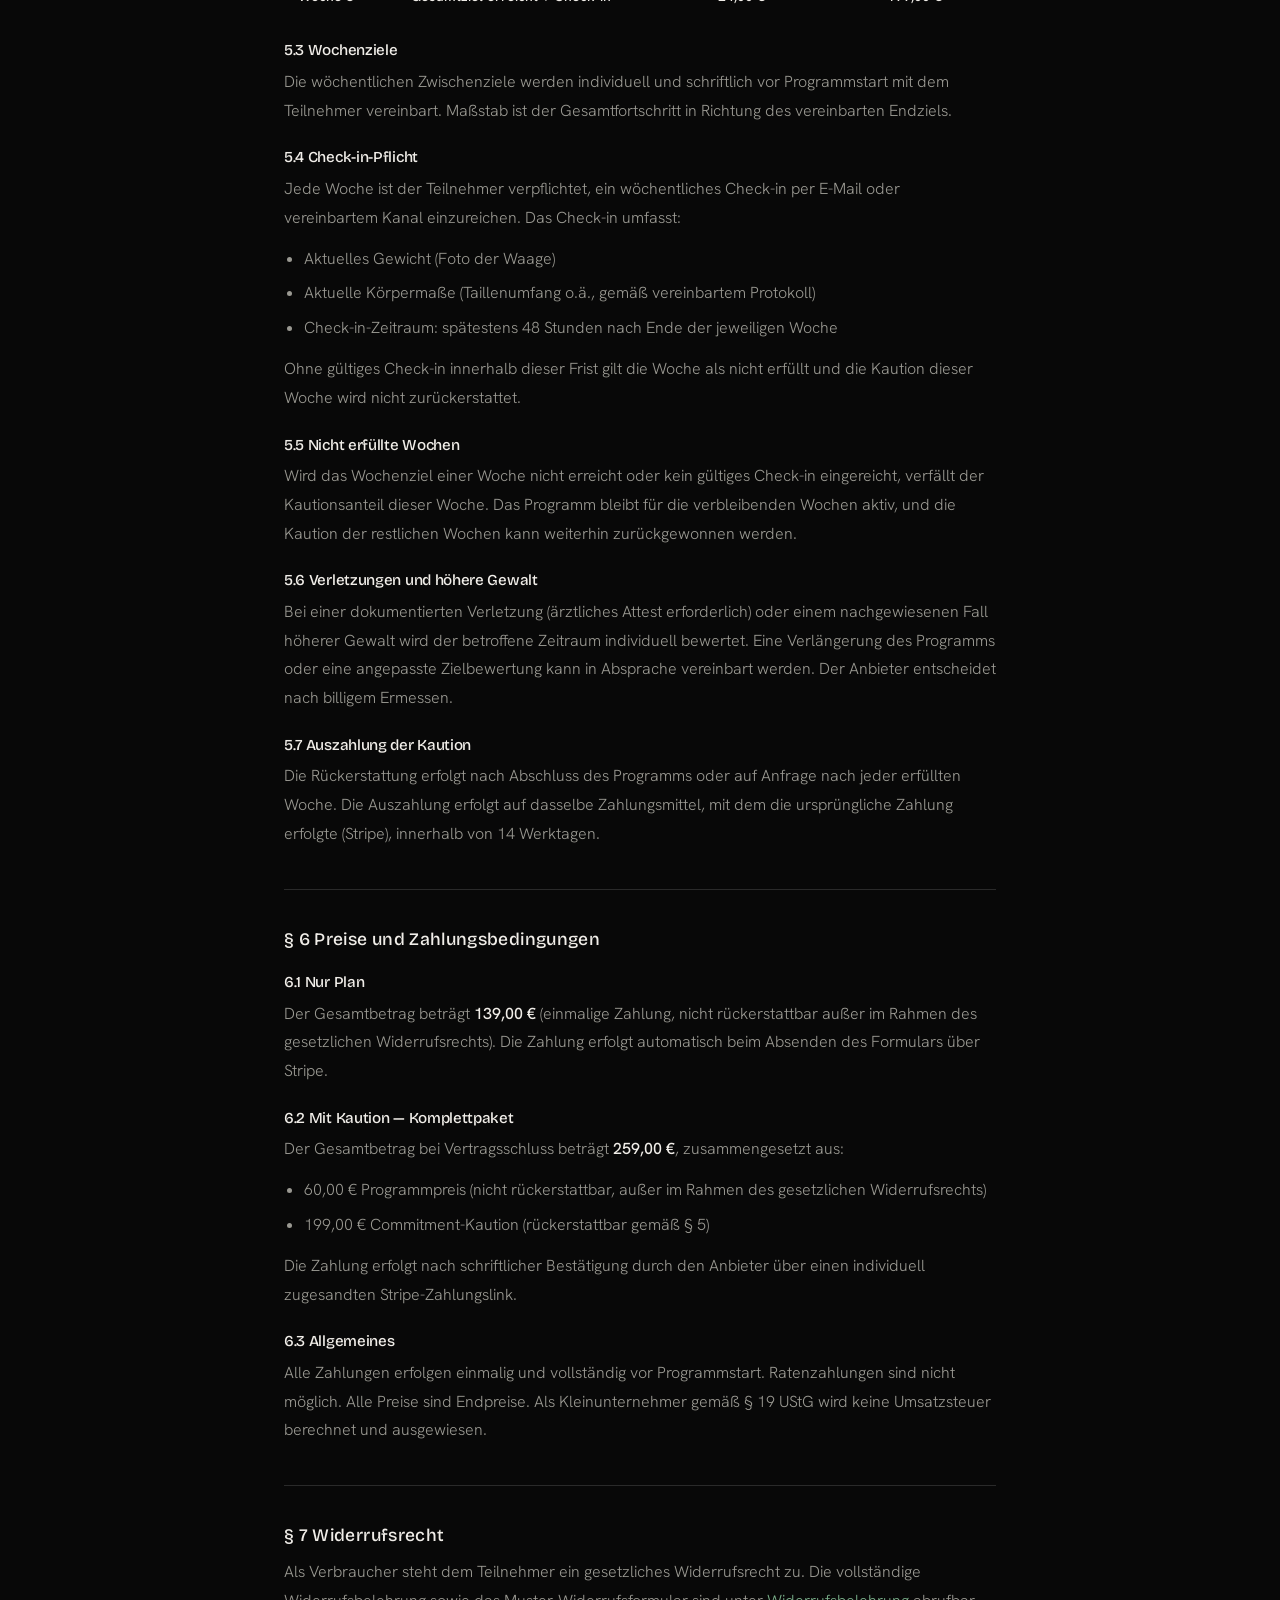
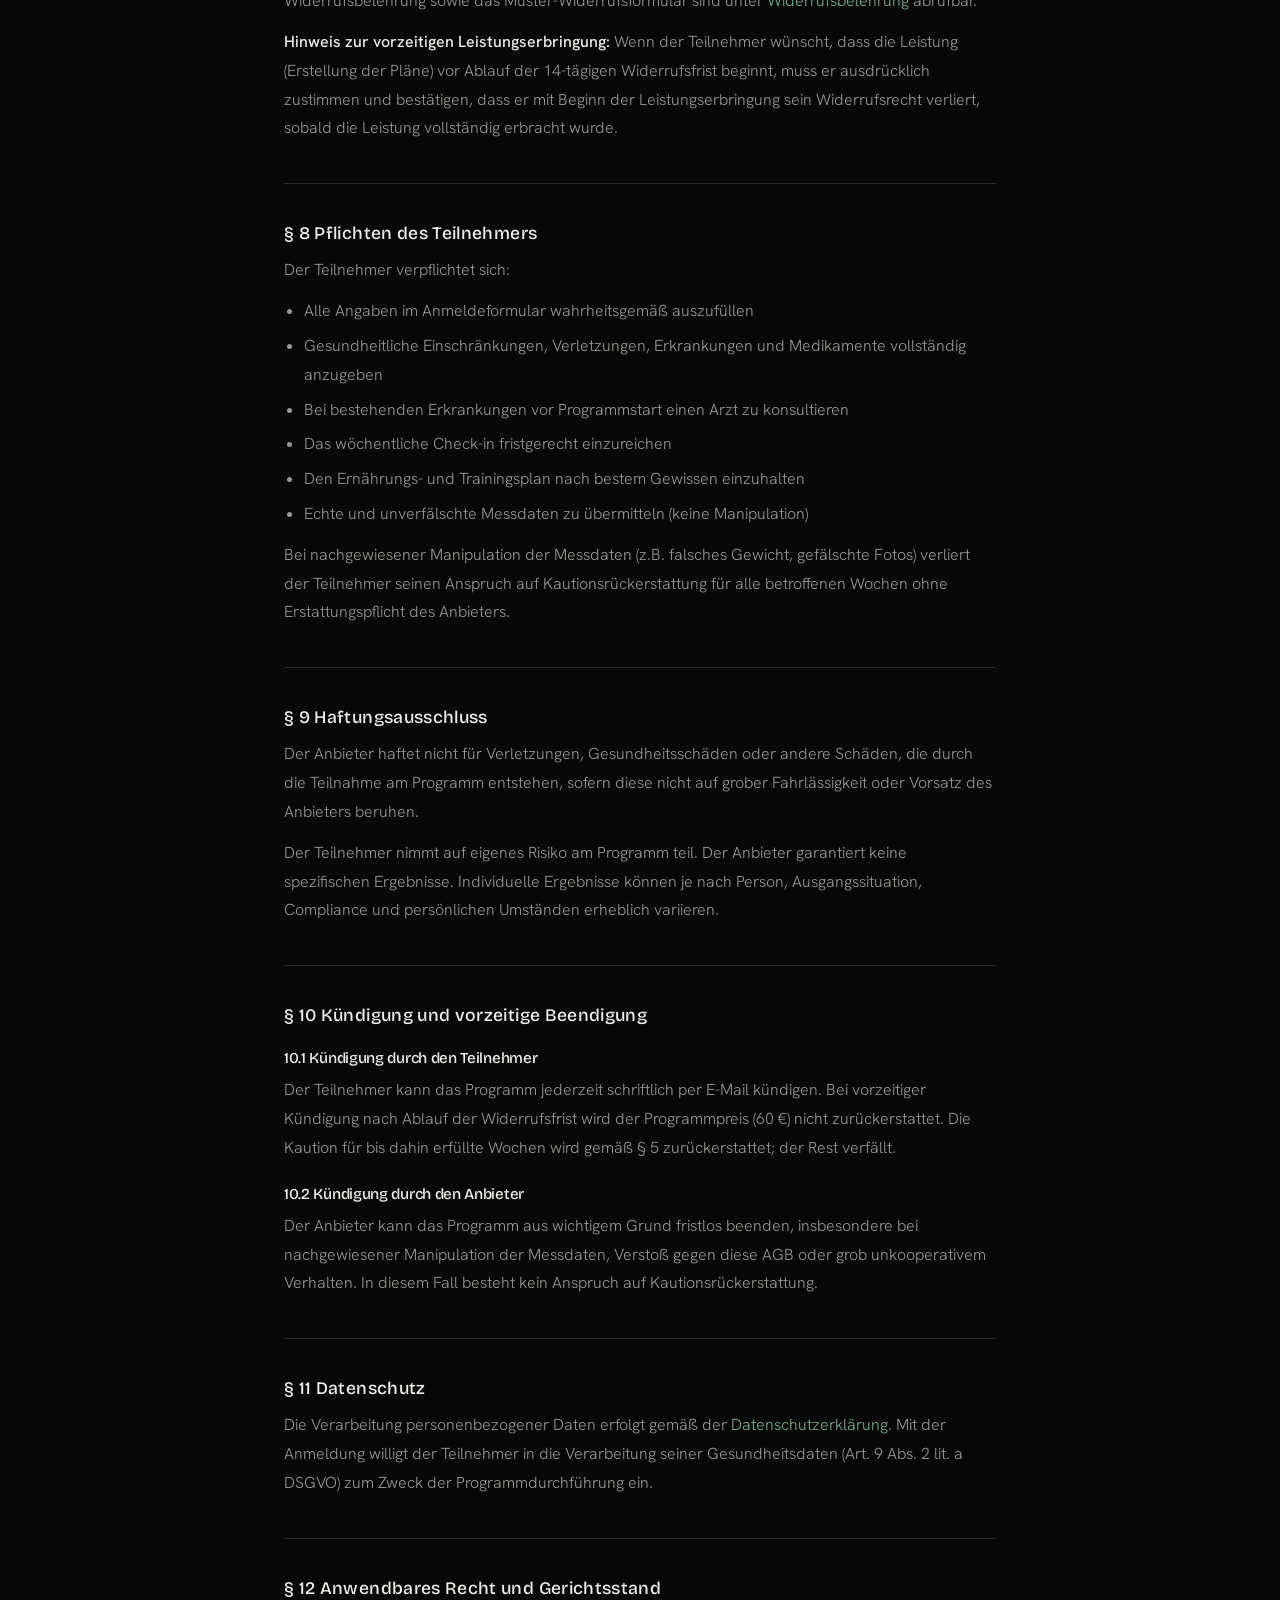
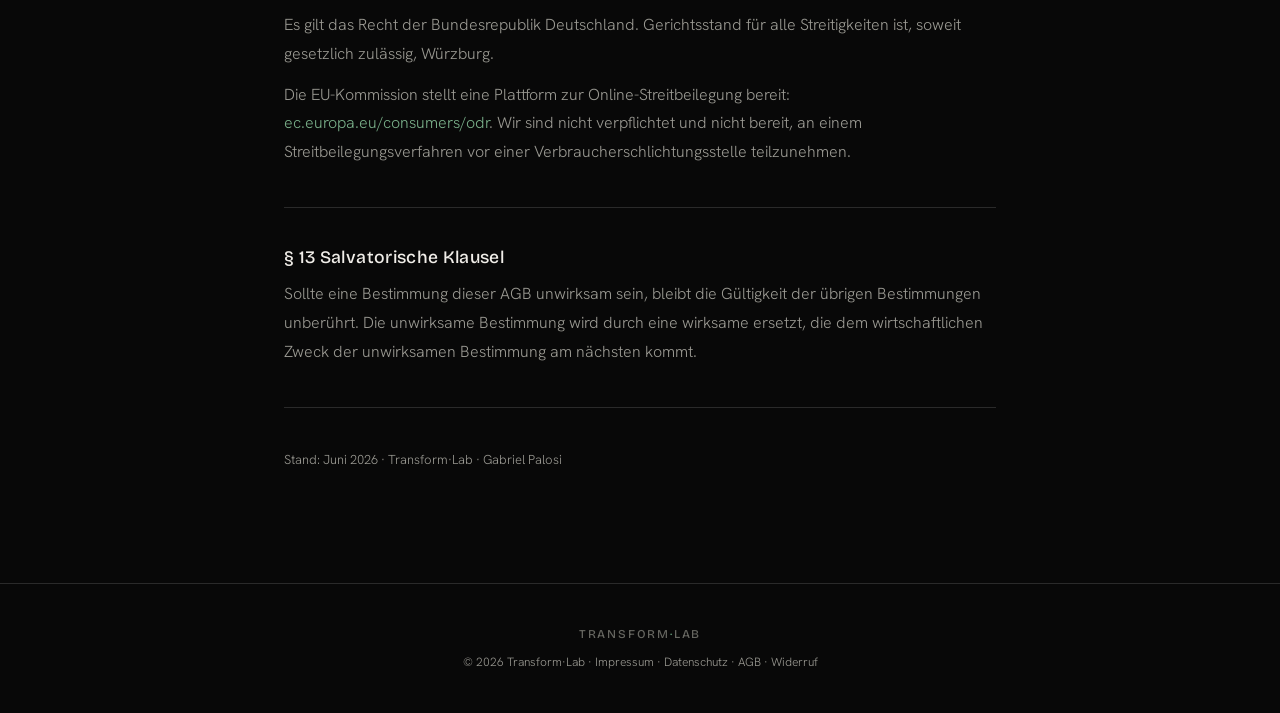
==== commit 3a58999e: "Coherencia legal y formulario: 3 correcciones - AGB 10.1: gemaess §4 -> §5 (referencia interna corre" ====
--- a/agb.html
+++ b/agb.html
@@ -324,7 +324,7 @@
         Der Teilnehmer kann das Programm jederzeit schriftlich per E-Mail kündigen.
         Bei vorzeitiger Kündigung nach Ablauf der Widerrufsfrist wird der Programmpreis
         (60 €) nicht zurückerstattet. Die Kaution für bis dahin erfüllte Wochen wird
-        gemäß § 4 zurückerstattet; der Rest verfällt.
+        gemäß § 5 zurückerstattet; der Rest verfällt.
       </p>
 
       <h3>10.2 Kündigung durch den Anbieter</h3>
--- a/css/styles.css
+++ b/css/styles.css
@@ -440,6 +440,9 @@
   font-size: 10px; letter-spacing: .12em; text-transform: uppercase;
   padding: 4px 16px; border-radius: 100px; font-weight: 500; white-space: nowrap;
 }
+.pc-badge-top--alt {
+  background: var(--surface3); color: var(--text-muted);
+}
 .pc-label {
   font-size: 11px; letter-spacing: .12em; text-transform: uppercase;
   color: var(--text-dim); margin-bottom: 2px;
@@ -477,6 +480,13 @@
   font-size: 13px; color: var(--text-muted); line-height: 1.5;
 }
 .pc-callout strong { color: var(--green-light); display: block; margin-bottom: 2px; }
+.pc-microcopy { font-size: 11px; color: var(--text-dim); line-height: 1.5; margin-top: 4px; }
+.pc-list-section {
+  font-size: 10px; letter-spacing: .1em; text-transform: uppercase;
+  color: var(--text-dim); font-weight: 500; margin-top: 8px; padding-bottom: 2px;
+  border-bottom: 1px solid var(--border);
+}
+.pc-list-section--no { color: var(--text-dim); opacity: .7; }
 .pc-cta { text-align: center; }
 .pc-card .btn-primary,
 .pc-card .btn-secondary { width: 100%; justify-content: center; }
@@ -498,7 +508,7 @@
     gap: 16px;
     max-width: 480px; margin-left: auto; margin-right: auto;
   }
-  .pc-img { height: 220px; }
+  .pc-image-col { display: none; }
 }
 
 /* plan radio cards con subtítulo */
@@ -557,6 +567,10 @@
 /* ─────────────────────────────
    QUÉ INCLUYE
 ───────────────────────────── */
+.includes-note {
+  font-size: 13px; color: var(--text-dim); max-width: 600px;
+  margin: 12px auto 0; text-align: center; line-height: 1.6;
+}
 .includes-grid {
   display: grid; grid-template-columns: repeat(3, 1fr);
   gap: 1px; background: var(--border);
@@ -1300,7 +1314,7 @@
   gap: 10px;
   margin-top: 6px;
 }
-.radio-grid--inline { grid-template-columns: repeat(auto-fill, minmax(100px, 1fr)); }
+.radio-grid--inline { grid-template-columns: repeat(auto-fill, minmax(120px, 1fr)); }
 .radio-card {
   display: flex;
   align-items: center;
@@ -1323,6 +1337,8 @@
   color: var(--text-muted);
   font-family: var(--font-body);
   font-weight: 400;
+  overflow-wrap: break-word;
+  word-break: break-word;
 }
 .radio-card:has(input:checked) .radio-label { color: var(--text); }
 
@@ -1786,3 +1802,131 @@
 .field-error:focus {
   box-shadow: 0 0 0 3px rgba(224,85,85,.2);
 }
+
+/* ─── ERGEBNISSE / TESTIMONIALS ─── */
+#ergebnisse {
+  padding: 100px 0;
+}
+.ergebnisse-intro {
+  max-width: 560px;
+  margin: 20px auto 56px;
+  text-align: center;
+  color: var(--text-muted);
+  font-size: 16px;
+  line-height: 1.7;
+}
+.ergebnisse-grid {
+  display: grid;
+  grid-template-columns: repeat(auto-fit, minmax(280px, 1fr));
+  gap: 24px;
+  max-width: 960px;
+  margin: 0 auto;
+}
+.ergebnis-card {
+  background: var(--surface);
+  border: 1px solid var(--border);
+  border-radius: var(--radius-lg);
+  padding: 32px 28px;
+  display: flex;
+  flex-direction: column;
+  gap: 16px;
+  position: relative;
+  transition: border-color .3s ease, transform .3s ease;
+}
+.ergebnis-card:hover {
+  border-color: var(--border-light);
+  transform: translateY(-3px);
+}
+.ergebnis-card--placeholder {
+  background: transparent;
+  border: 1px dashed var(--border-light);
+  align-items: center;
+  justify-content: center;
+  text-align: center;
+  min-height: 240px;
+}
+.ec-stars {
+  display: flex;
+  gap: 3px;
+  color: var(--gold);
+  font-size: 14px;
+}
+.ec-quote {
+  font-size: 15px;
+  line-height: 1.65;
+  color: var(--text);
+  font-style: italic;
+  flex: 1;
+}
+.ec-result {
+  font-family: var(--font-display);
+  font-size: 36px;
+  font-weight: 300;
+  color: var(--green-light);
+  letter-spacing: -.02em;
+  line-height: 1;
+}
+.ec-meta {
+  display: flex;
+  flex-direction: column;
+  gap: 4px;
+  padding-top: 12px;
+  border-top: 1px solid var(--border);
+}
+.ec-name {
+  font-size: 13px;
+  font-weight: 500;
+  color: var(--text);
+}
+.ec-detail {
+  font-size: 12px;
+  color: var(--text-muted);
+}
+.ec-refund {
+  font-size: 12px;
+  color: var(--gold);
+  font-weight: 500;
+}
+.ep-icon {
+  font-size: 32px;
+  margin-bottom: 8px;
+  opacity: .4;
+}
+.ep-text {
+  font-size: 15px;
+  color: var(--text-muted);
+  line-height: 1.5;
+}
+.ep-sub {
+  font-size: 13px;
+  color: var(--text-dim);
+  margin-top: 4px;
+}
+.ergebnisse-cta {
+  text-align: center;
+  margin-top: 48px;
+}
+.ergebnisse-cta p {
+  color: var(--text-muted);
+  font-size: 14px;
+  margin-top: 12px;
+}
+
+/* ─── NURPLAN EXTRA FELDER ─── */
+.nurplan-divider {
+  display: flex;
+  align-items: center;
+  gap: 16px;
+  margin: 8px 0 24px;
+  color: var(--text-muted);
+  font-size: 11px;
+  letter-spacing: .1em;
+  text-transform: uppercase;
+}
+.nurplan-divider::before,
+.nurplan-divider::after {
+  content: '';
+  flex: 1;
+  height: 1px;
+  background: var(--border);
+}
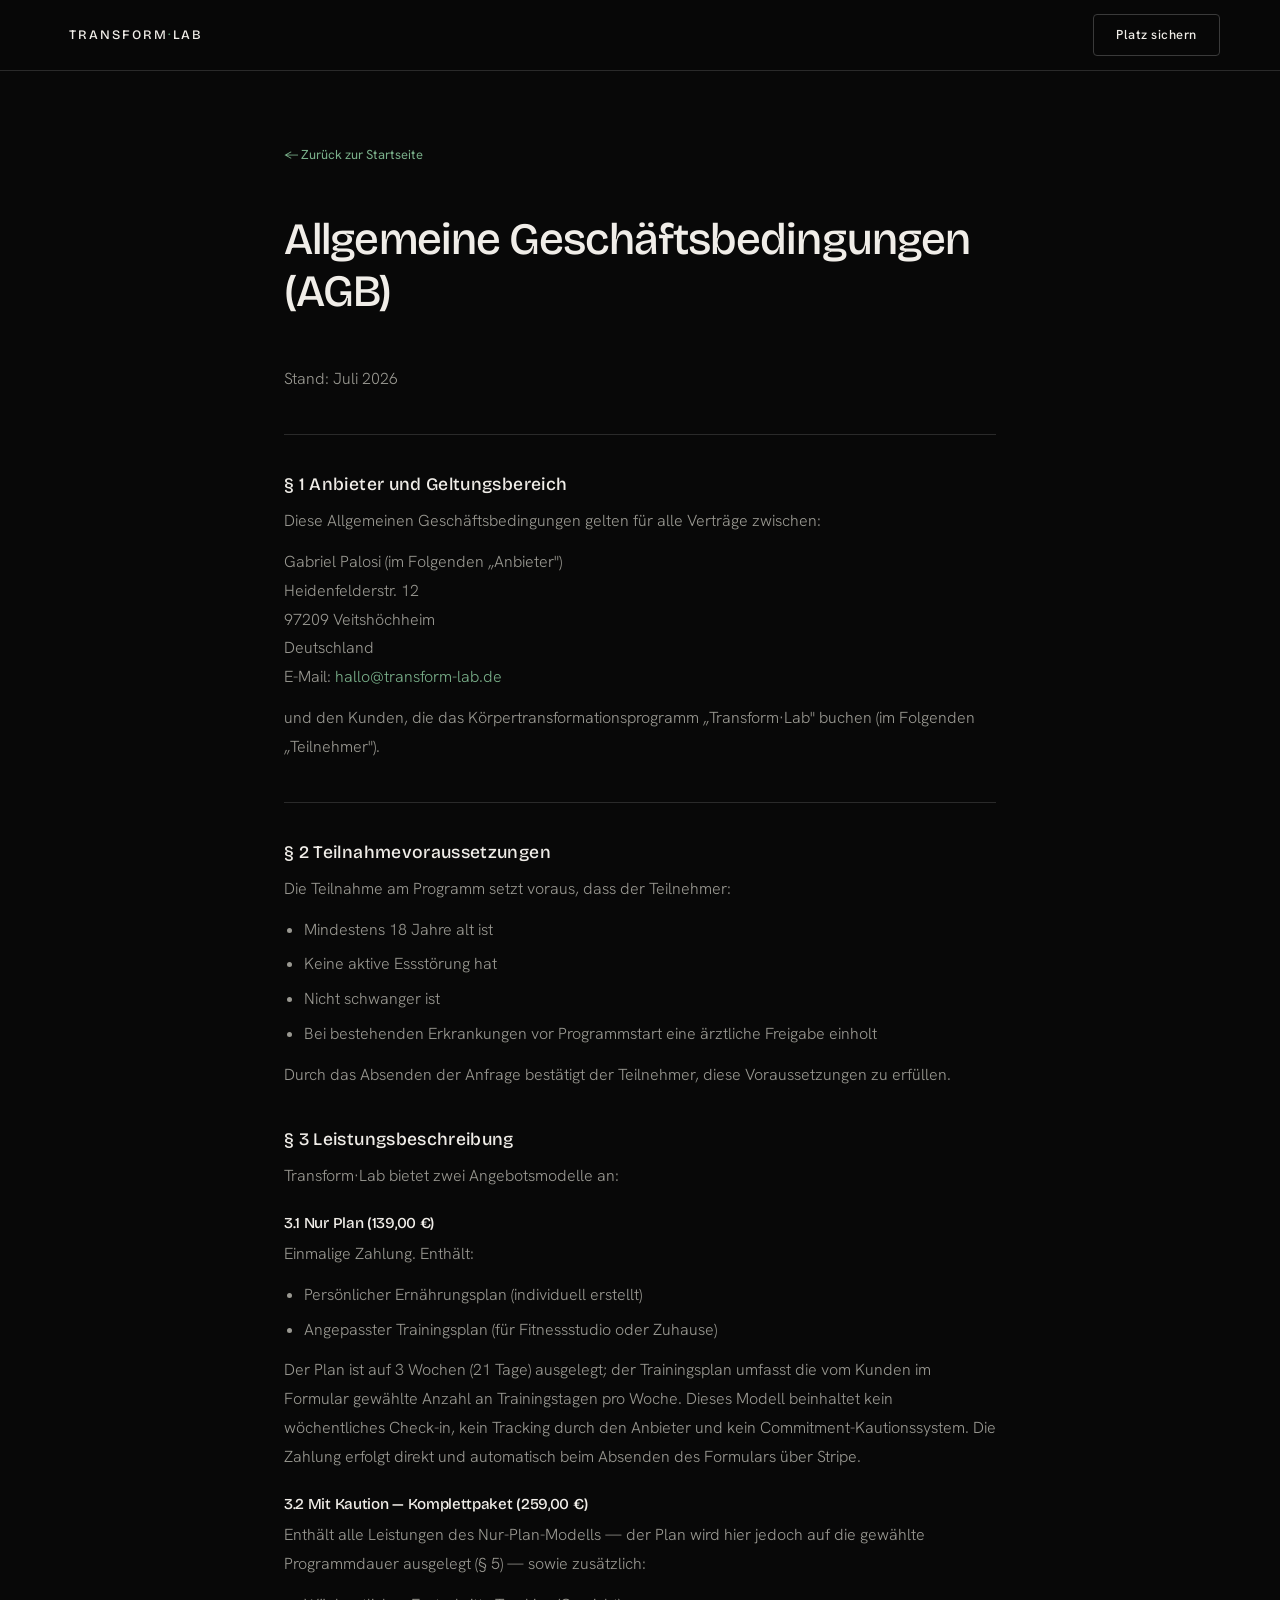
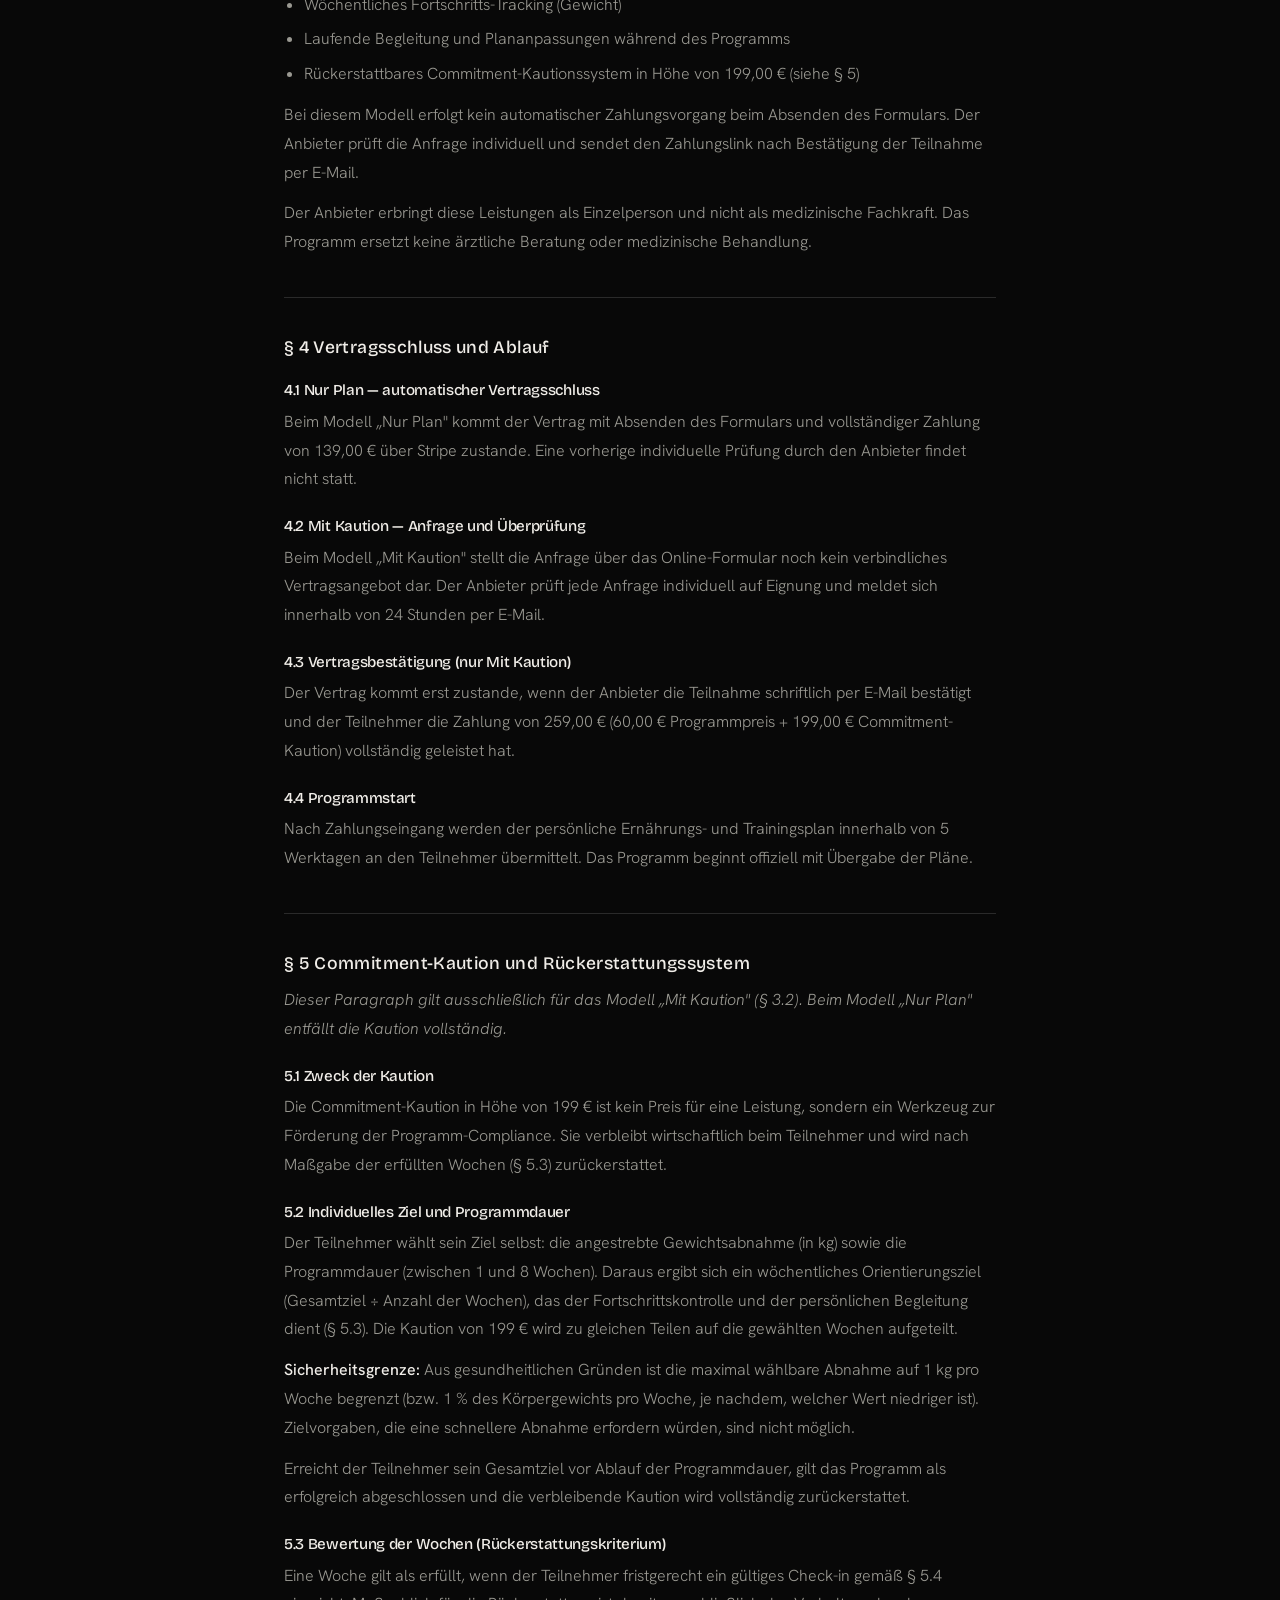
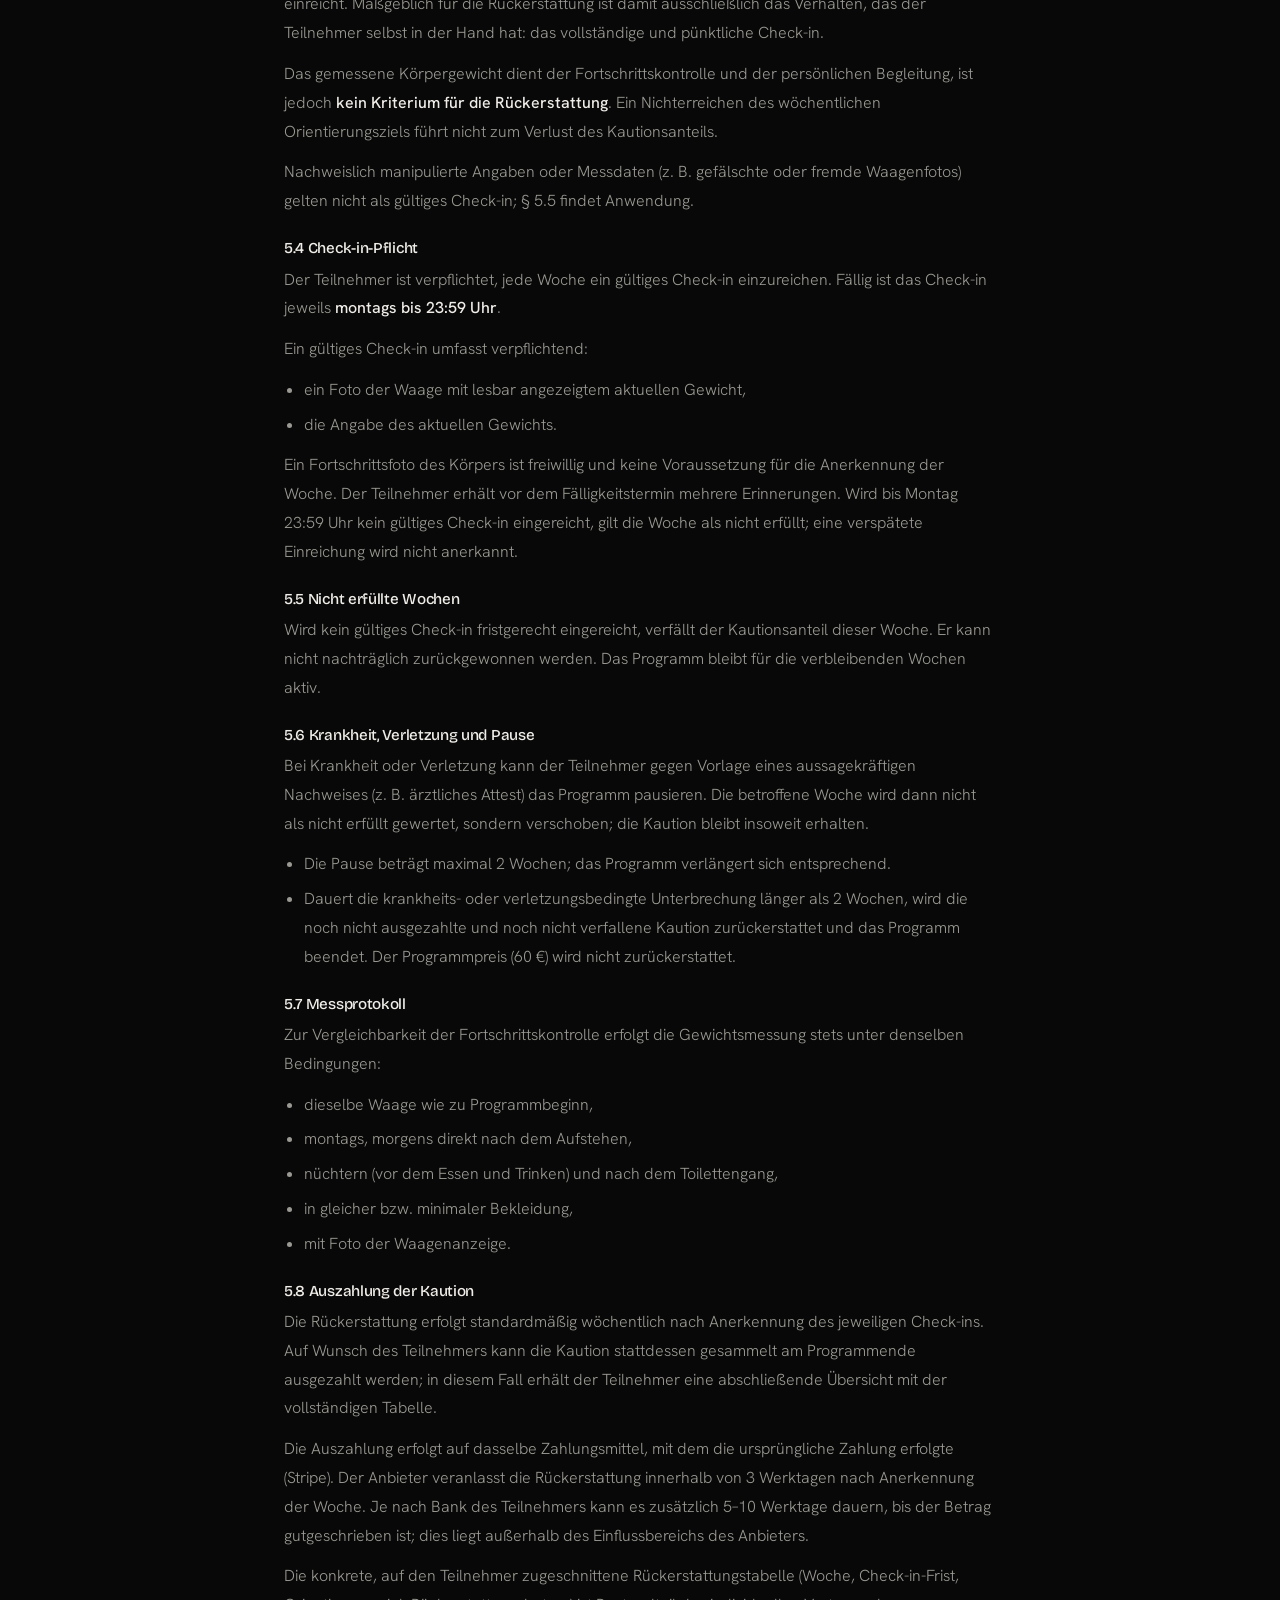
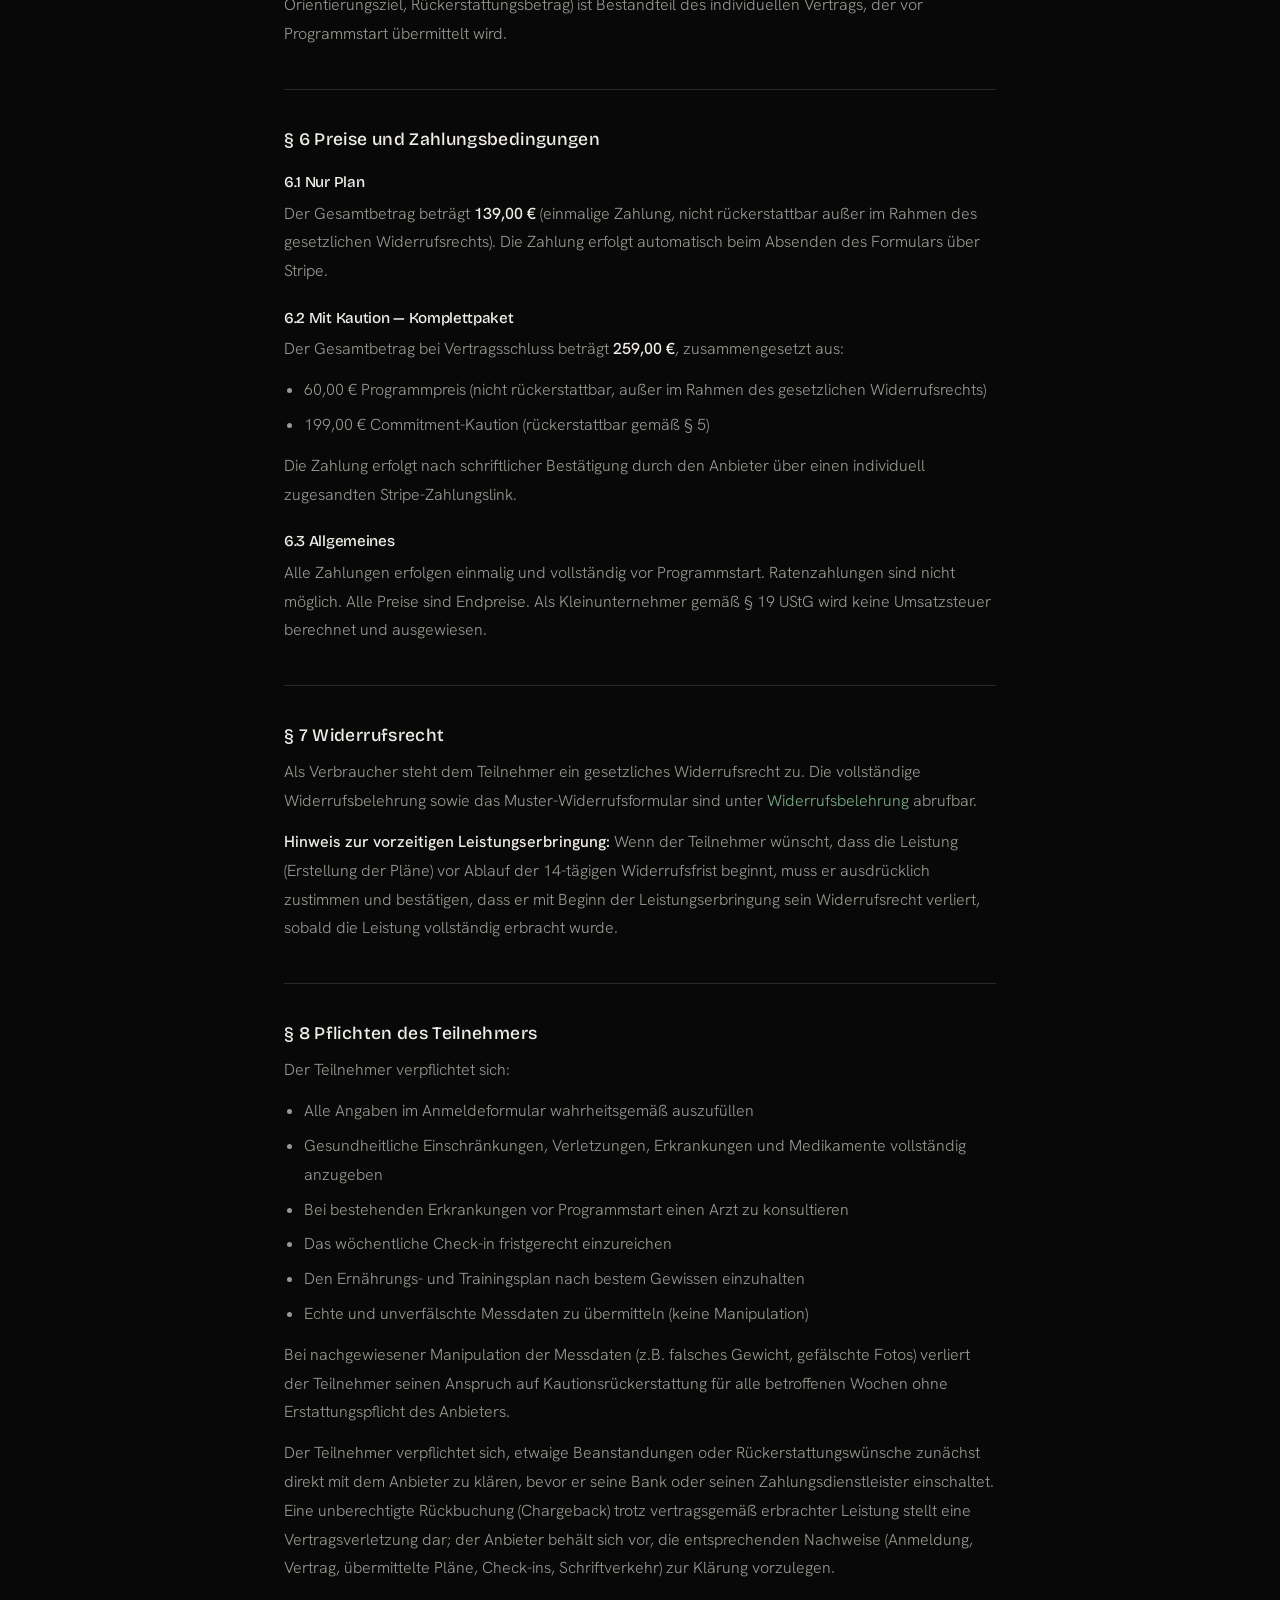
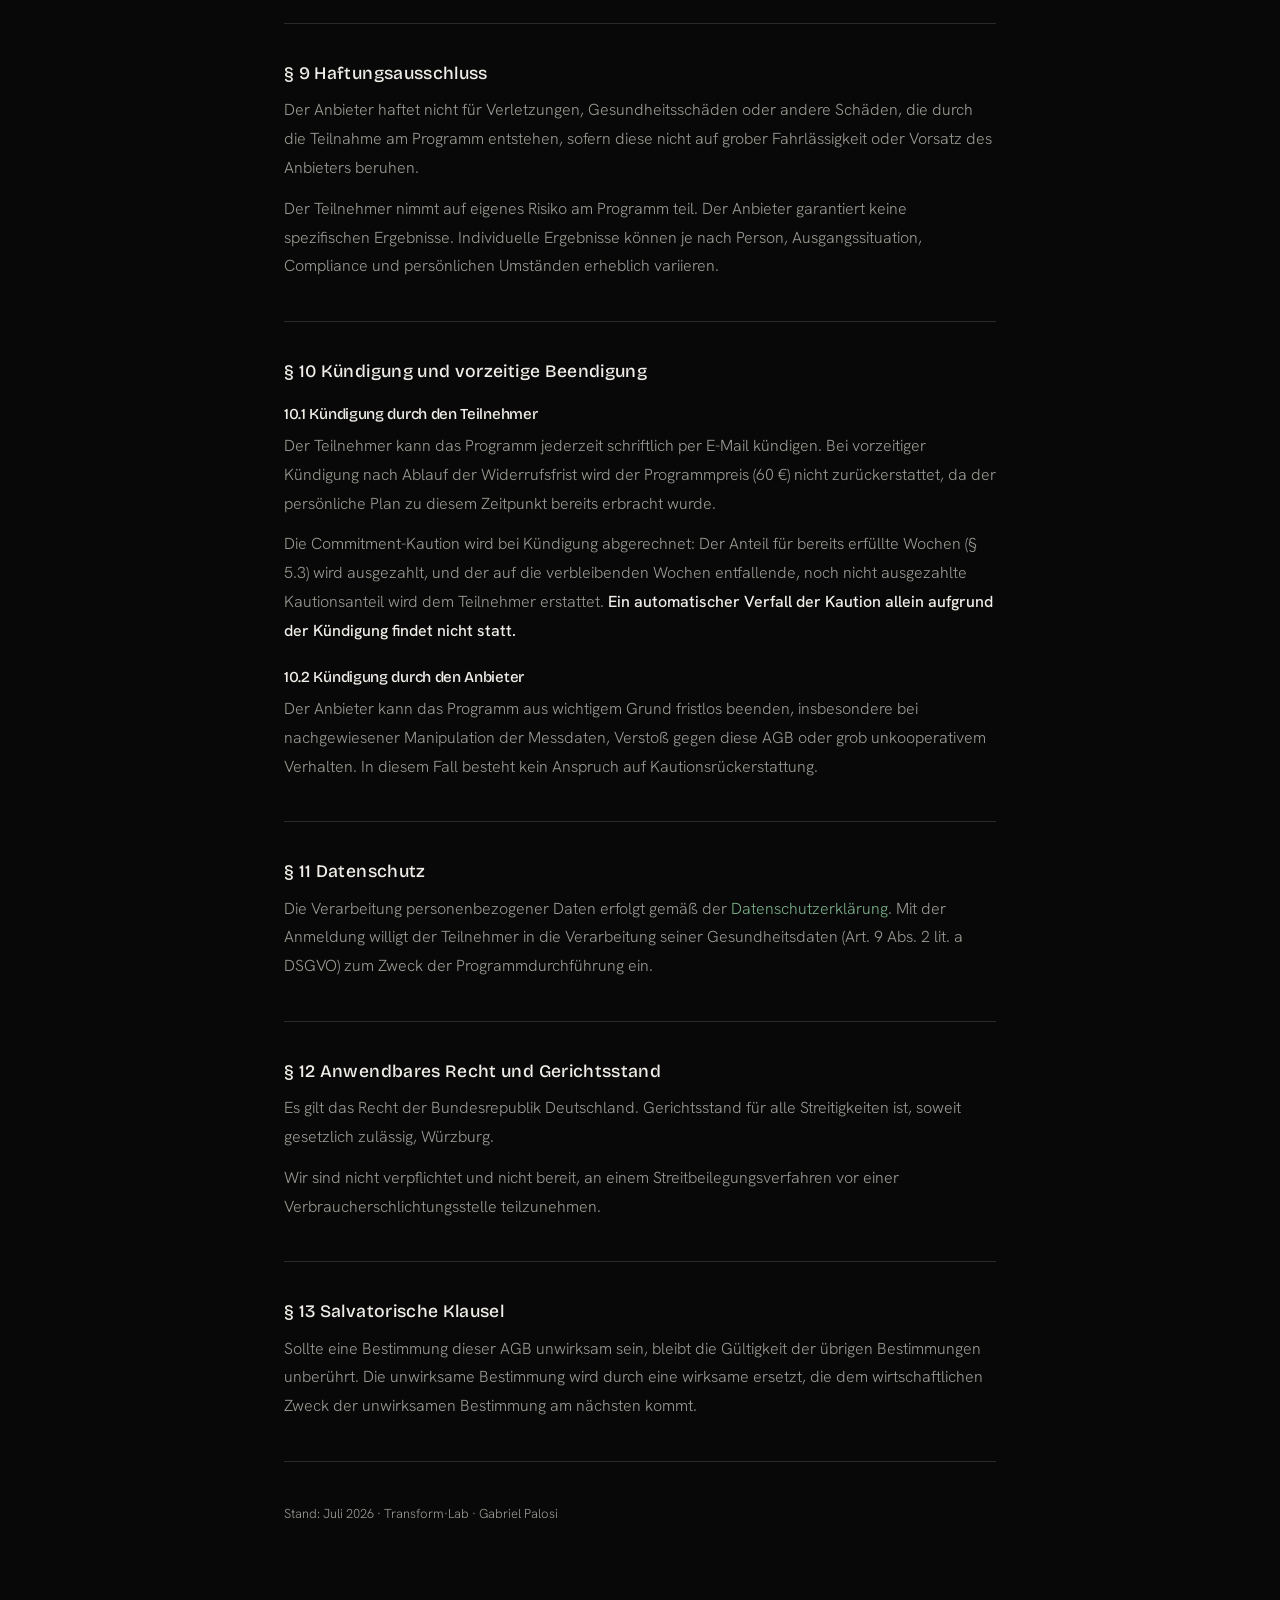
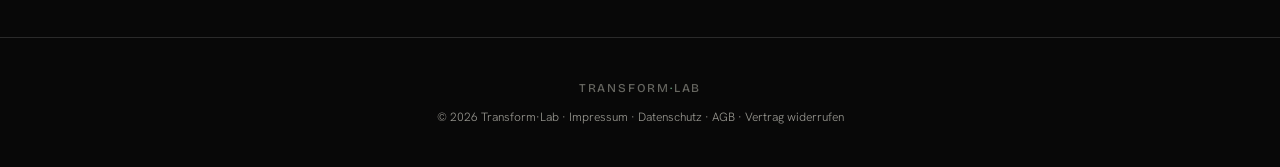
==== commit 463996a0: "Reduce legal risk: new H1, informed health consent, no auto-forfeiture Acting on the legal review's " ====
--- a/agb.html
+++ b/agb.html
@@ -3,12 +3,18 @@
 <head>
   <meta charset="UTF-8">
   <meta name="viewport" content="width=device-width, initial-scale=1.0">
+
+  <!-- Meta Pixel (Base) + Cookie-Consent -->
+  <script src="js/meta-pixel.js?v=3"></script>
+  <script src="js/tiktok-pixel.js?v=1"></script>
+  <script src="js/consent.js?v=2"></script>
+  <link rel="icon" href="assets/favicon.svg" type="image/svg+xml">
   <title>AGB — Transform·Lab</title>
   <meta name="robots" content="noindex, follow">
   <link rel="preconnect" href="https://fonts.googleapis.com">
   <link rel="preconnect" href="https://fonts.gstatic.com" crossorigin>
   <link href="https://fonts.googleapis.com/css2?family=Bricolage+Grotesque:opsz,wght@12..96,300;12..96,400;12..96,500&family=Hanken+Grotesk:wght@300;400;500&display=swap" rel="stylesheet">
-  <link rel="stylesheet" href="css/styles.css?v=30">
+  <link rel="stylesheet" href="css/styles.css?v=42">
   <style>
     .legal-page { max-width: 760px; margin: 0 auto; padding: 140px 24px 100px; }
     .legal-page h1 { font-size: clamp(2rem, 4vw, 2.8rem); margin-bottom: 48px; }
@@ -33,7 +39,7 @@
   <header>
     <nav class="site-nav scrolled" aria-label="Navigation">
       <div class="nav-inner">
-        <a href="index.html" class="logo">Transform<span>·</span>Lab</a>
+        <a href="index.html" class="logo"><img src="assets/logo.svg" alt="" class="logo-mark" style="height:20px;width:auto;vertical-align:middle;margin-right:9px">Transform<span>·</span>Lab</a>
         <a href="index.html#form" class="nav-cta">Platz sichern</a>
       </div>
     </nav>
@@ -46,7 +52,7 @@
 
       <h1>Allgemeine Geschäftsbedingungen (AGB)</h1>
 
-      <p>Stand: Juni 2026</p>
+      <p>Stand: Juli 2026</p>
 
       <hr class="legal-divider">
 
@@ -57,7 +63,7 @@
       <address>
         Gabriel Palosi (im Folgenden „Anbieter")<br>
         Heidenfelderstr. 12<br>
-        97209 Veitshochheim<br>
+        97209 Veitshöchheim<br>
         Deutschland<br>
         E-Mail: <a href="mailto:hallo@transform-lab.de">hallo@transform-lab.de</a>
       </address>
@@ -92,15 +98,18 @@
         <li>Angepasster Trainingsplan (für Fitnessstudio oder Zuhause)</li>
       </ul>
       <p>
-        Dieses Modell beinhaltet kein wöchentliches Check-in, kein Tracking durch den Anbieter
+        Der Plan ist auf 3 Wochen (21 Tage) ausgelegt; der Trainingsplan umfasst die vom
+        Kunden im Formular gewählte Anzahl an Trainingstagen pro Woche. Dieses Modell
+        beinhaltet kein wöchentliches Check-in, kein Tracking durch den Anbieter
         und kein Commitment-Kautionssystem. Die Zahlung erfolgt direkt und automatisch beim
         Absenden des Formulars über Stripe.
       </p>
 
       <h3>3.2 Mit Kaution — Komplettpaket (259,00 €)</h3>
-      <p>Enthält alle Leistungen des Nur-Plan-Modells sowie zusätzlich:</p>
-      <ul>
-        <li>Wöchentliches Fortschritts-Tracking (Gewicht und Körpermaße)</li>
+      <p>Enthält alle Leistungen des Nur-Plan-Modells — der Plan wird hier jedoch auf die
+        gewählte Programmdauer ausgelegt (§ 5) — sowie zusätzlich:</p>
+      <ul>
+        <li>Wöchentliches Fortschritts-Tracking (Gewicht)</li>
         <li>Laufende Begleitung und Plananpassungen während des Programms</li>
         <li>Rückerstattbares Commitment-Kautionssystem in Höhe von 199,00 € (siehe § 5)</li>
       </ul>
@@ -157,80 +166,114 @@
       <p>
         Die Commitment-Kaution in Höhe von 199 € ist kein Preis für eine Leistung,
         sondern ein Werkzeug zur Förderung der Programm-Compliance. Sie verbleibt
-        beim Teilnehmer und wird nach Maßgabe der erfüllten Wochenziele
-        zurückerstattet.
-      </p>
-
-      <h3>5.2 Rückerstattungstabelle</h3>
-      <p>
-        Bei Erfüllung der vereinbarten Wochenziele wird die Kaution wie folgt
-        wöchentlich zurückerstattet:
-      </p>
-      <table class="kaution-tabelle">
-        <thead>
-          <tr>
-            <th>Woche</th>
-            <th>Bedingung</th>
-            <th>Rückerstattung</th>
-            <th>Kumuliert</th>
-          </tr>
-        </thead>
-        <tbody>
-          <tr><td>Woche 1</td><td>Wochenziel erreicht + Check-in</td><td>25,00 €</td><td>25,00 €</td></tr>
-          <tr><td>Woche 2</td><td>Wochenziel erreicht + Check-in</td><td>25,00 €</td><td>50,00 €</td></tr>
-          <tr><td>Woche 3</td><td>Wochenziel erreicht + Check-in</td><td>25,00 €</td><td>75,00 €</td></tr>
-          <tr><td>Woche 4</td><td>Wochenziel erreicht + Check-in</td><td>25,00 €</td><td>100,00 €</td></tr>
-          <tr><td>Woche 5</td><td>Wochenziel erreicht + Check-in</td><td>25,00 €</td><td>125,00 €</td></tr>
-          <tr><td>Woche 6</td><td>Wochenziel erreicht + Check-in</td><td>25,00 €</td><td>150,00 €</td></tr>
-          <tr><td>Woche 7</td><td>Wochenziel erreicht + Check-in</td><td>25,00 €</td><td>175,00 €</td></tr>
-          <tr><td>Woche 8</td><td>Gesamtziel erreicht + Check-in</td><td>24,00 €</td><td>199,00 €</td></tr>
-        </tbody>
-      </table>
-
-      <h3>5.3 Wochenziele</h3>
-      <p>
-        Die wöchentlichen Zwischenziele werden individuell und schriftlich vor
-        Programmstart mit dem Teilnehmer vereinbart. Maßstab ist der
-        Gesamtfortschritt in Richtung des vereinbarten Endziels.
+        wirtschaftlich beim Teilnehmer und wird nach Maßgabe der erfüllten
+        Wochen (§ 5.3) zurückerstattet.
+      </p>
+
+      <h3>5.2 Individuelles Ziel und Programmdauer</h3>
+      <p>
+        Der Teilnehmer wählt sein Ziel selbst: die angestrebte Gewichtsabnahme
+        (in kg) sowie die Programmdauer (zwischen 1 und 8 Wochen). Daraus ergibt
+        sich ein wöchentliches Orientierungsziel (Gesamtziel ÷ Anzahl der Wochen),
+        das der Fortschrittskontrolle und der persönlichen Begleitung dient (§ 5.3).
+        Die Kaution von 199 € wird zu gleichen Teilen auf die gewählten Wochen aufgeteilt.
+      </p>
+      <p>
+        <strong>Sicherheitsgrenze:</strong> Aus gesundheitlichen Gründen ist die
+        maximal wählbare Abnahme auf 1 kg pro Woche begrenzt (bzw. 1 % des
+        Körpergewichts pro Woche, je nachdem, welcher Wert niedriger ist).
+        Zielvorgaben, die eine schnellere Abnahme erfordern würden, sind nicht möglich.
+      </p>
+      <p>
+        Erreicht der Teilnehmer sein Gesamtziel vor Ablauf der Programmdauer, gilt
+        das Programm als erfolgreich abgeschlossen und die verbleibende Kaution wird
+        vollständig zurückerstattet.
+      </p>
+
+      <h3>5.3 Bewertung der Wochen (Rückerstattungskriterium)</h3>
+      <p>
+        Eine Woche gilt als erfüllt, wenn der Teilnehmer fristgerecht ein gültiges
+        Check-in gemäß § 5.4 einreicht. Maßgeblich für die Rückerstattung ist damit
+        ausschließlich das Verhalten, das der Teilnehmer selbst in der Hand hat:
+        das vollständige und pünktliche Check-in.
+      </p>
+      <p>
+        Das gemessene Körpergewicht dient der Fortschrittskontrolle und der
+        persönlichen Begleitung, ist jedoch <strong>kein Kriterium für die
+        Rückerstattung</strong>. Ein Nichterreichen des wöchentlichen
+        Orientierungsziels führt nicht zum Verlust des Kautionsanteils.
+      </p>
+      <p>
+        Nachweislich manipulierte Angaben oder Messdaten (z. B. gefälschte oder
+        fremde Waagenfotos) gelten nicht als gültiges Check-in; § 5.5 findet Anwendung.
       </p>
 
       <h3>5.4 Check-in-Pflicht</h3>
       <p>
-        Jede Woche ist der Teilnehmer verpflichtet, ein wöchentliches Check-in
-        per E-Mail oder vereinbartem Kanal einzureichen. Das Check-in umfasst:
-      </p>
-      <ul>
-        <li>Aktuelles Gewicht (Foto der Waage)</li>
-        <li>Aktuelle Körpermaße (Taillenumfang o.ä., gemäß vereinbartem Protokoll)</li>
-        <li>Check-in-Zeitraum: spätestens 48 Stunden nach Ende der jeweiligen Woche</li>
-      </ul>
-      <p>
-        Ohne gültiges Check-in innerhalb dieser Frist gilt die Woche als nicht erfüllt
-        und die Kaution dieser Woche wird nicht zurückerstattet.
+        Der Teilnehmer ist verpflichtet, jede Woche ein gültiges Check-in einzureichen.
+        Fällig ist das Check-in jeweils <strong>montags bis 23:59 Uhr</strong>.
+      </p>
+      <p>Ein gültiges Check-in umfasst verpflichtend:</p>
+      <ul>
+        <li>ein Foto der Waage mit lesbar angezeigtem aktuellen Gewicht,</li>
+        <li>die Angabe des aktuellen Gewichts.</li>
+      </ul>
+      <p>
+        Ein Fortschrittsfoto des Körpers ist freiwillig und keine Voraussetzung für
+        die Anerkennung der Woche. Der Teilnehmer erhält vor dem Fälligkeitstermin
+        mehrere Erinnerungen. Wird bis Montag 23:59 Uhr kein gültiges Check-in
+        eingereicht, gilt die Woche als nicht erfüllt; eine verspätete Einreichung
+        wird nicht anerkannt.
       </p>
 
       <h3>5.5 Nicht erfüllte Wochen</h3>
       <p>
-        Wird das Wochenziel einer Woche nicht erreicht oder kein gültiges Check-in
-        eingereicht, verfällt der Kautionsanteil dieser Woche. Das Programm bleibt
-        für die verbleibenden Wochen aktiv, und die Kaution der restlichen Wochen
-        kann weiterhin zurückgewonnen werden.
-      </p>
-
-      <h3>5.6 Verletzungen und höhere Gewalt</h3>
-      <p>
-        Bei einer dokumentierten Verletzung (ärztliches Attest erforderlich) oder einem
-        nachgewiesenen Fall höherer Gewalt wird der betroffene Zeitraum individuell
-        bewertet. Eine Verlängerung des Programms oder eine angepasste Zielbewertung
-        kann in Absprache vereinbart werden. Der Anbieter entscheidet nach billigem
-        Ermessen.
-      </p>
-
-      <h3>5.7 Auszahlung der Kaution</h3>
-      <p>
-        Die Rückerstattung erfolgt nach Abschluss des Programms oder auf Anfrage nach
-        jeder erfüllten Woche. Die Auszahlung erfolgt auf dasselbe Zahlungsmittel,
-        mit dem die ursprüngliche Zahlung erfolgte (Stripe), innerhalb von 14 Werktagen.
+        Wird kein gültiges Check-in fristgerecht eingereicht, verfällt der
+        Kautionsanteil dieser Woche. Er kann nicht
+        nachträglich zurückgewonnen werden. Das Programm bleibt für die
+        verbleibenden Wochen aktiv.
+      </p>
+
+      <h3>5.6 Krankheit, Verletzung und Pause</h3>
+      <p>
+        Bei Krankheit oder Verletzung kann der Teilnehmer gegen Vorlage eines
+        aussagekräftigen Nachweises (z. B. ärztliches Attest) das Programm pausieren.
+        Die betroffene Woche wird dann nicht als nicht erfüllt gewertet, sondern
+        verschoben; die Kaution bleibt insoweit erhalten.
+      </p>
+      <ul>
+        <li>Die Pause beträgt maximal 2 Wochen; das Programm verlängert sich entsprechend.</li>
+        <li>Dauert die krankheits- oder verletzungsbedingte Unterbrechung länger als 2 Wochen, wird die noch nicht ausgezahlte und noch nicht verfallene Kaution zurückerstattet und das Programm beendet. Der Programmpreis (60 €) wird nicht zurückerstattet.</li>
+      </ul>
+
+      <h3>5.7 Messprotokoll</h3>
+      <p>Zur Vergleichbarkeit der Fortschrittskontrolle erfolgt die Gewichtsmessung stets unter denselben Bedingungen:</p>
+      <ul>
+        <li>dieselbe Waage wie zu Programmbeginn,</li>
+        <li>montags, morgens direkt nach dem Aufstehen,</li>
+        <li>nüchtern (vor dem Essen und Trinken) und nach dem Toilettengang,</li>
+        <li>in gleicher bzw. minimaler Bekleidung,</li>
+        <li>mit Foto der Waagenanzeige.</li>
+      </ul>
+
+      <h3>5.8 Auszahlung der Kaution</h3>
+      <p>
+        Die Rückerstattung erfolgt standardmäßig wöchentlich nach Anerkennung des
+        jeweiligen Check-ins. Auf Wunsch des Teilnehmers kann die Kaution stattdessen
+        gesammelt am Programmende ausgezahlt werden; in diesem Fall erhält der
+        Teilnehmer eine abschließende Übersicht mit der vollständigen Tabelle.
+      </p>
+      <p>
+        Die Auszahlung erfolgt auf dasselbe Zahlungsmittel, mit dem die ursprüngliche
+        Zahlung erfolgte (Stripe). Der Anbieter veranlasst die Rückerstattung innerhalb
+        von 3 Werktagen nach Anerkennung der Woche. Je nach Bank des Teilnehmers kann
+        es zusätzlich 5–10 Werktage dauern, bis der Betrag gutgeschrieben ist; dies
+        liegt außerhalb des Einflussbereichs des Anbieters.
+      </p>
+      <p>
+        Die konkrete, auf den Teilnehmer zugeschnittene Rückerstattungstabelle (Woche,
+        Check-in-Frist, Orientierungsziel, Rückerstattungsbetrag) ist Bestandteil des
+        individuellen Vertrags, der vor Programmstart übermittelt wird.
       </p>
 
       <hr class="legal-divider">
@@ -299,6 +342,15 @@
         Fotos) verliert der Teilnehmer seinen Anspruch auf Kautionsrückerstattung für
         alle betroffenen Wochen ohne Erstattungspflicht des Anbieters.
       </p>
+      <p>
+        Der Teilnehmer verpflichtet sich, etwaige Beanstandungen oder
+        Rückerstattungswünsche zunächst direkt mit dem Anbieter zu klären, bevor er
+        seine Bank oder seinen Zahlungsdienstleister einschaltet. Eine unberechtigte
+        Rückbuchung (Chargeback) trotz vertragsgemäß erbrachter Leistung stellt eine
+        Vertragsverletzung dar; der Anbieter behält sich vor, die entsprechenden
+        Nachweise (Anmeldung, Vertrag, übermittelte Pläne, Check-ins, Schriftverkehr)
+        zur Klärung vorzulegen.
+      </p>
 
       <hr class="legal-divider">
 
@@ -323,8 +375,15 @@
       <p>
         Der Teilnehmer kann das Programm jederzeit schriftlich per E-Mail kündigen.
         Bei vorzeitiger Kündigung nach Ablauf der Widerrufsfrist wird der Programmpreis
-        (60 €) nicht zurückerstattet. Die Kaution für bis dahin erfüllte Wochen wird
-        gemäß § 5 zurückerstattet; der Rest verfällt.
+        (60 €) nicht zurückerstattet, da der persönliche Plan zu diesem Zeitpunkt bereits
+        erbracht wurde.
+      </p>
+      <p>
+        Die Commitment-Kaution wird bei Kündigung abgerechnet: Der Anteil für bereits
+        erfüllte Wochen (§ 5.3) wird ausgezahlt, und der auf die verbleibenden Wochen
+        entfallende, noch nicht ausgezahlte Kautionsanteil wird dem Teilnehmer erstattet.
+        <strong>Ein automatischer Verfall der Kaution allein aufgrund der Kündigung findet
+        nicht statt.</strong>
       </p>
 
       <h3>10.2 Kündigung durch den Anbieter</h3>
@@ -353,8 +412,6 @@
         Streitigkeiten ist, soweit gesetzlich zulässig, Würzburg.
       </p>
       <p>
-        Die EU-Kommission stellt eine Plattform zur Online-Streitbeilegung bereit:
-        <a href="https://ec.europa.eu/consumers/odr/" target="_blank" rel="noopener">ec.europa.eu/consumers/odr</a>.
         Wir sind nicht verpflichtet und nicht bereit, an einem Streitbeilegungsverfahren
         vor einer Verbraucherschlichtungsstelle teilzunehmen.
       </p>
@@ -371,7 +428,7 @@
 
       <hr class="legal-divider">
 
-      <p style="font-size:13px; margin-top: 40px;">Stand: Juni 2026 · Transform·Lab · Gabriel Palosi</p>
+      <p style="font-size:13px; margin-top: 40px;">Stand: Juli 2026 · Transform·Lab · Gabriel Palosi</p>
 
     </div>
   </main>
@@ -383,7 +440,7 @@
         <a href="impressum.html" style="color:var(--text-muted)">Impressum</a> ·
         <a href="datenschutz.html" style="color:var(--text-muted)">Datenschutz</a> ·
         <a href="agb.html" style="color:var(--text-muted)">AGB</a> ·
-        <a href="widerruf.html" style="color:var(--text-muted)">Widerruf</a>
+        <a href="widerruf.html" style="color:var(--text-muted)">Vertrag widerrufen</a>
       </p>
     </div>
   </footer>
--- a/css/styles.css
+++ b/css/styles.css
@@ -196,6 +196,16 @@
   .hero-wipe-img--woman { animation: none; clip-path: inset(0 50% 0 0); }
   .hero-wipe-line       { display: none; }
 }
+@media (max-width: 768px) {
+  .hero-wipe-img--woman {
+    animation: none;
+    clip-path: none;
+    opacity: 0;
+    transition: opacity 1.5s ease-in-out;
+  }
+  .hero-wipe-img--woman.hero-woman-visible { opacity: 1; }
+  .hero-wipe-line { display: none; }
+}
 .hero-content { position: relative; z-index: 1; }
 
 .hero-badge {
@@ -1019,6 +1029,42 @@
   92%  { left: 0%;   opacity: 0; }
   100% { left: 0%;   opacity: 0; }
 }
+@keyframes heroSlideUpMobile {
+  0%   { transform: translateY(100%); }
+  8%   { transform: translateY(100%); }
+  42%  { transform: translateY(0%); }
+  58%  { transform: translateY(0%); }
+  92%  { transform: translateY(-100%); }
+  100% { transform: translateY(100%); }
+}
+@keyframes heroFadeMobile {
+  0%   { opacity: 0; }
+  8%   { opacity: 0; }
+  42%  { opacity: 1; }
+  58%  { opacity: 1; }
+  92%  { opacity: 0; }
+  100% { opacity: 0; }
+}
+@keyframes wipeRevealV {
+  0%   { clip-path: inset(100% 0 0 0); }
+  8%   { clip-path: inset(100% 0 0 0); }
+  42%  { clip-path: inset(0 0 0 0); }
+  58%  { clip-path: inset(0 0 0 0); }
+  92%  { clip-path: inset(0 0 100% 0); }
+  100% { clip-path: inset(100% 0 0 0); }
+}
+@keyframes wipeLineV {
+  0%   { top: 100%; opacity: 0; }
+  8%   { top: 100%; opacity: 0; }
+  10%  { top: 98%;  opacity: 1; }
+  40%  { top: 2%;   opacity: 1; }
+  42%  { top: 0%;   opacity: 0; }
+  58%  { top: 100%; opacity: 0; }
+  60%  { top: 98%;  opacity: 1; }
+  90%  { top: 2%;   opacity: 1; }
+  92%  { top: 0%;   opacity: 0; }
+  100% { top: 100%; opacity: 0; }
+}
 /* Gradiente lateral para blend con los paneles */
 .elige-img-wrap::after {
   content: '';
@@ -1229,7 +1275,13 @@
 }
 .form-intro {
   max-width: 600px;
-  margin-bottom: 48px;
+  margin-bottom: 16px;
+}
+.form-microcopy {
+  font-size: 13px;
+  color: var(--text-muted);
+  margin-bottom: 40px;
+  line-height: 1.5;
 }
 .solicitud-form { max-width: 820px; }
 
@@ -1426,6 +1478,9 @@
   font-size: 15px;
   padding: 16px 40px;
 }
+@media (max-width: 600px) {
+  .btn-form-submit { width: 100%; align-self: stretch; }
+}
 .form-disclaimer {
   font-size: 12px;
   color: var(--text-dim);
@@ -1802,6 +1857,13 @@
 .field-error:focus {
   box-shadow: 0 0 0 3px rgba(224,85,85,.2);
 }
+.checkbox-error .checkbox-custom {
+  border-color: #e05555;
+  box-shadow: 0 0 0 3px rgba(224,85,85,.15);
+}
+.checkbox-error .checkbox-label {
+  color: #e05555;
+}
 
 /* ─── ERGEBNISSE / TESTIMONIALS ─── */
 #ergebnisse {
@@ -1930,3 +1992,44 @@
   height: 1px;
   background: var(--border);
 }
+
+/* ─────────────────────────────
+   HERO VIDEO BACKGROUND
+───────────────────────────── */
+.hero-video-bg {
+  position: absolute;
+  inset: 0;
+  width: 100%;
+  height: 100%;
+  object-fit: cover;
+  opacity: 0.18;
+  z-index: 0;
+  pointer-events: none;
+}
+@media (prefers-reduced-motion: reduce) {
+  .hero-video-bg { display: none; }
+}
+
+/* ─────────────────────────────
+   MICRO-INTERACCIONES HOVER
+   (refuerzo — los elementos ya tienen transition base)
+───────────────────────────── */
+.number-item:hover {
+  box-shadow: 0 8px 24px -8px rgba(92, 143, 110, .25);
+  transition: transform 0.3s cubic-bezier(.4,0,.2,1), box-shadow 0.3s cubic-bezier(.4,0,.2,1), background 0.3s cubic-bezier(.4,0,.2,1);
+}
+.step:hover {
+  box-shadow: 0 8px 24px -8px rgba(92, 143, 110, .25);
+  transition: transform 0.3s cubic-bezier(.4,0,.2,1), box-shadow 0.3s cubic-bezier(.4,0,.2,1), background 0.3s cubic-bezier(.4,0,.2,1);
+}
+.pricing-card:hover {
+  box-shadow: 0 16px 48px -12px rgba(92, 143, 110, .35);
+}
+.faq-question:hover {
+  color: var(--green);
+  transition: background .2s, color .2s;
+}
+.btn-secondary:hover {
+  box-shadow: 0 8px 20px -8px rgba(92, 143, 110, .3);
+  transition: border-color .25s cubic-bezier(.4,0,.2,1), color .25s cubic-bezier(.4,0,.2,1), transform .25s cubic-bezier(.4,0,.2,1), box-shadow .25s cubic-bezier(.4,0,.2,1);
+}
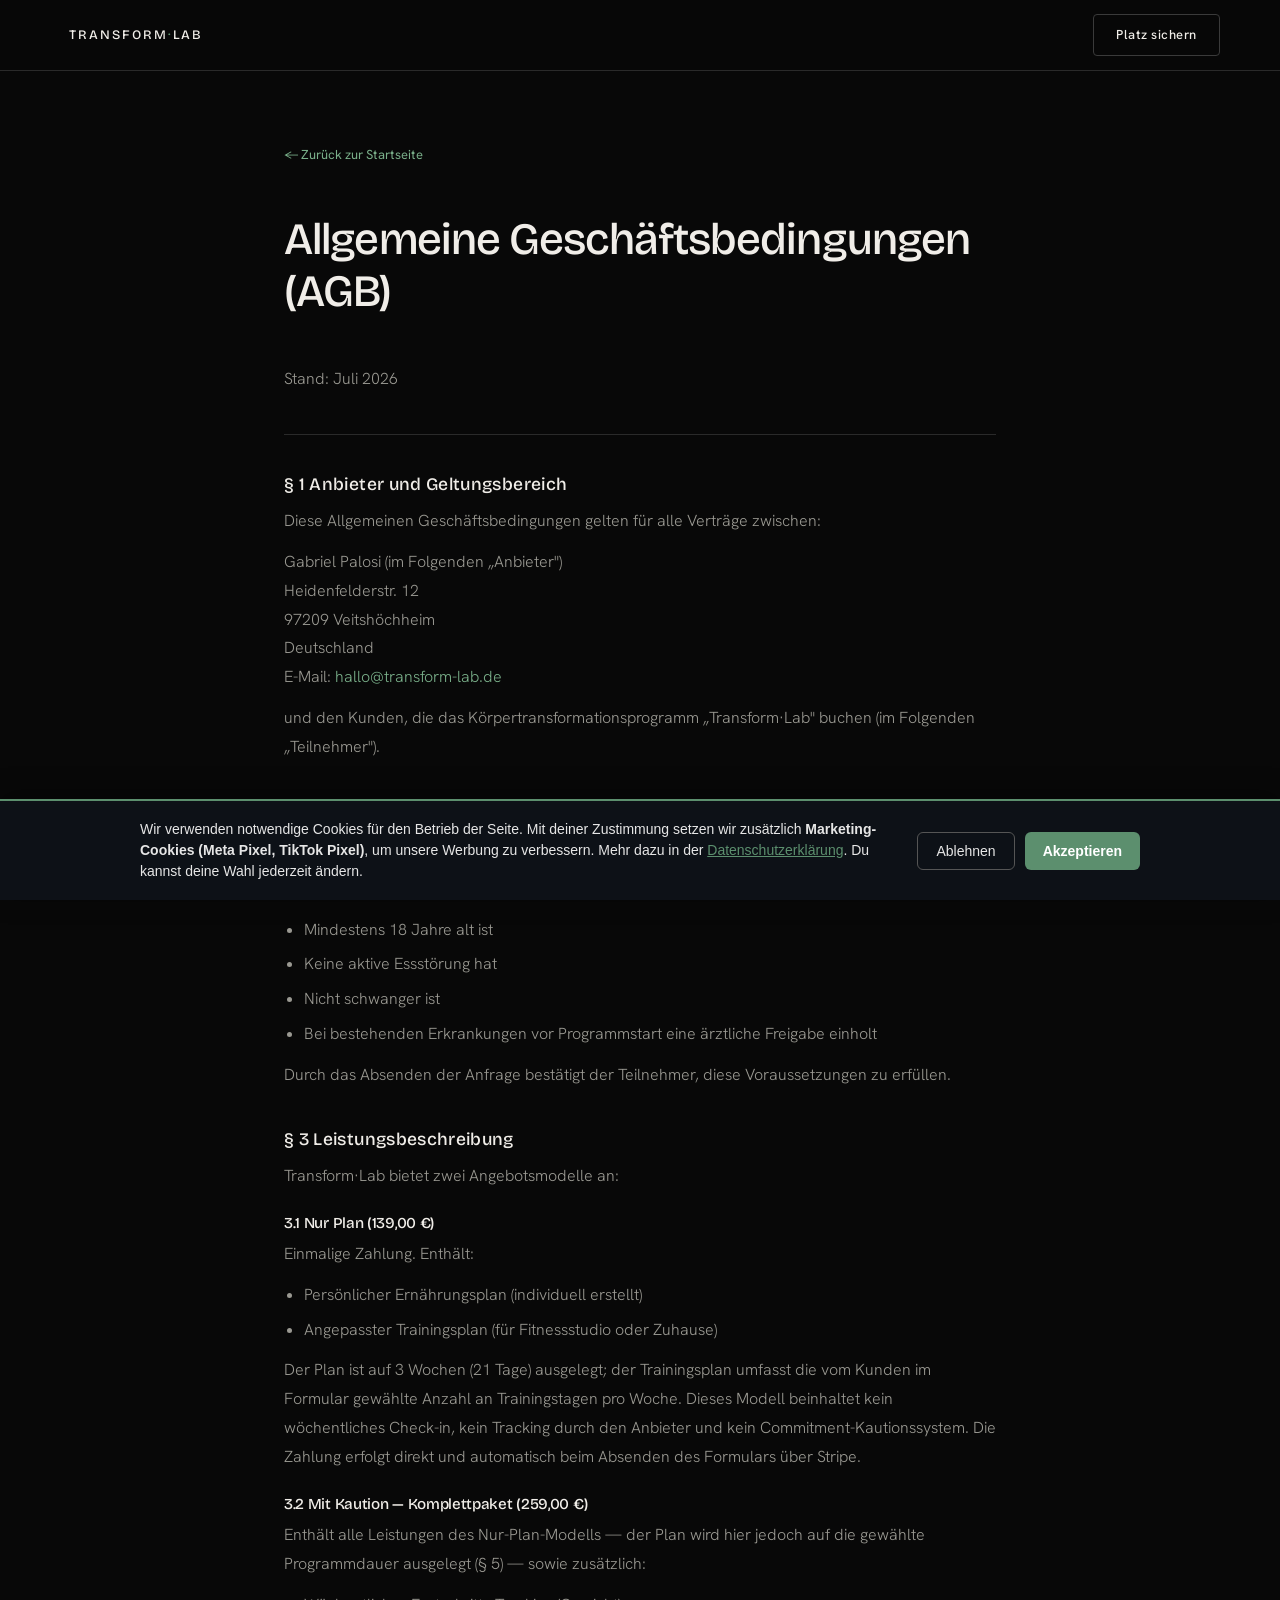
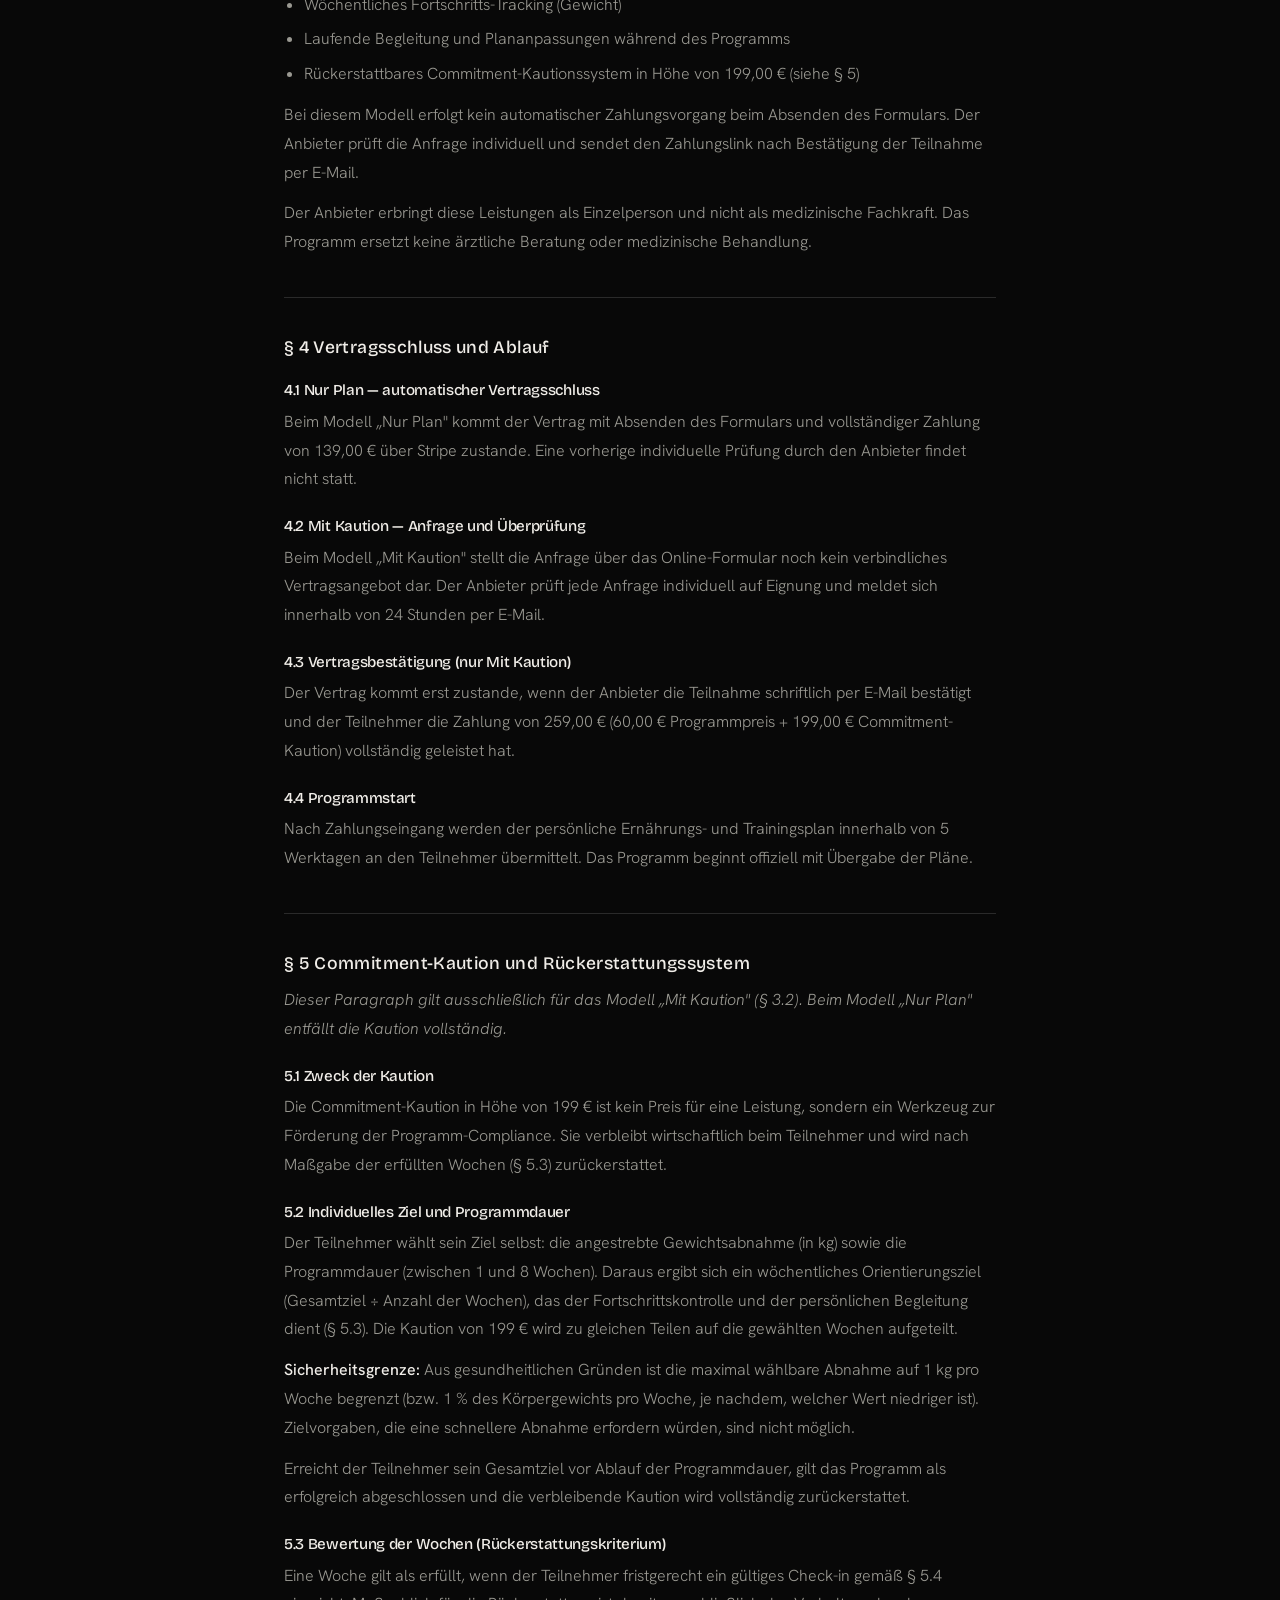
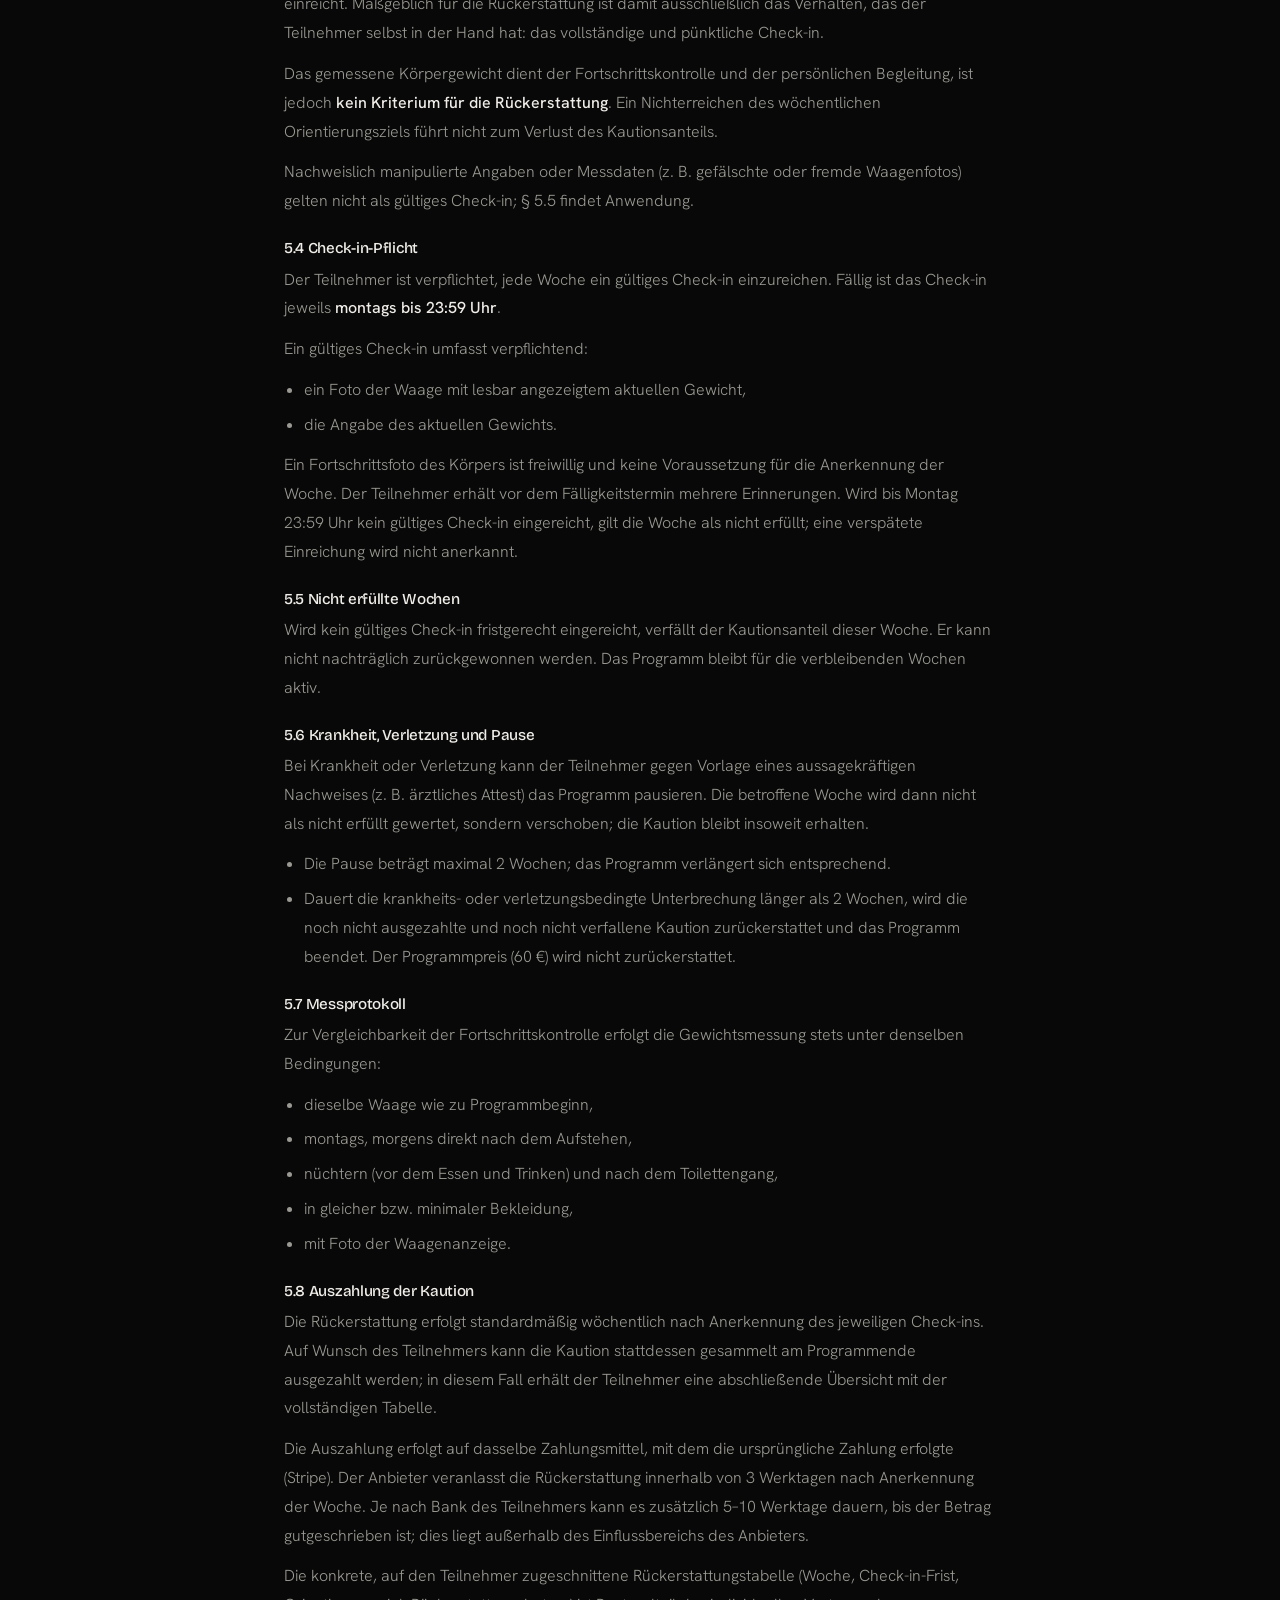
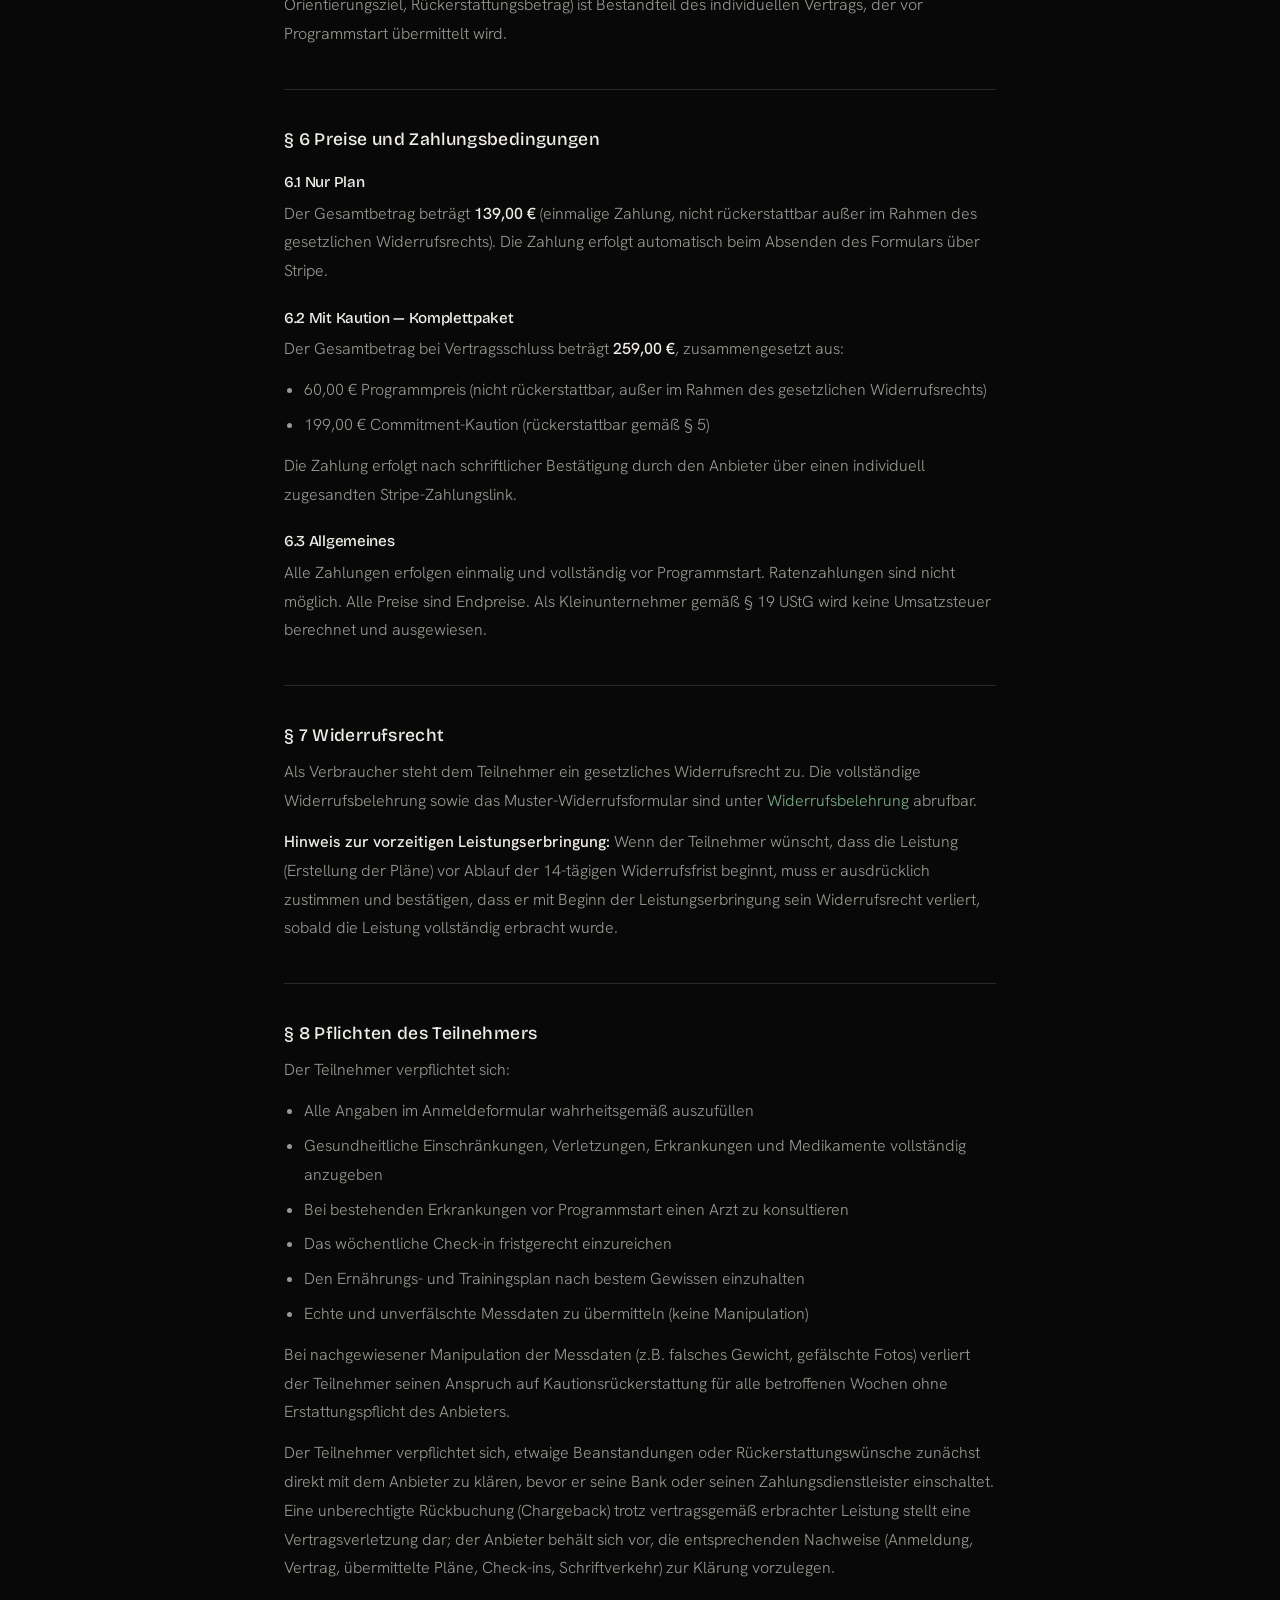
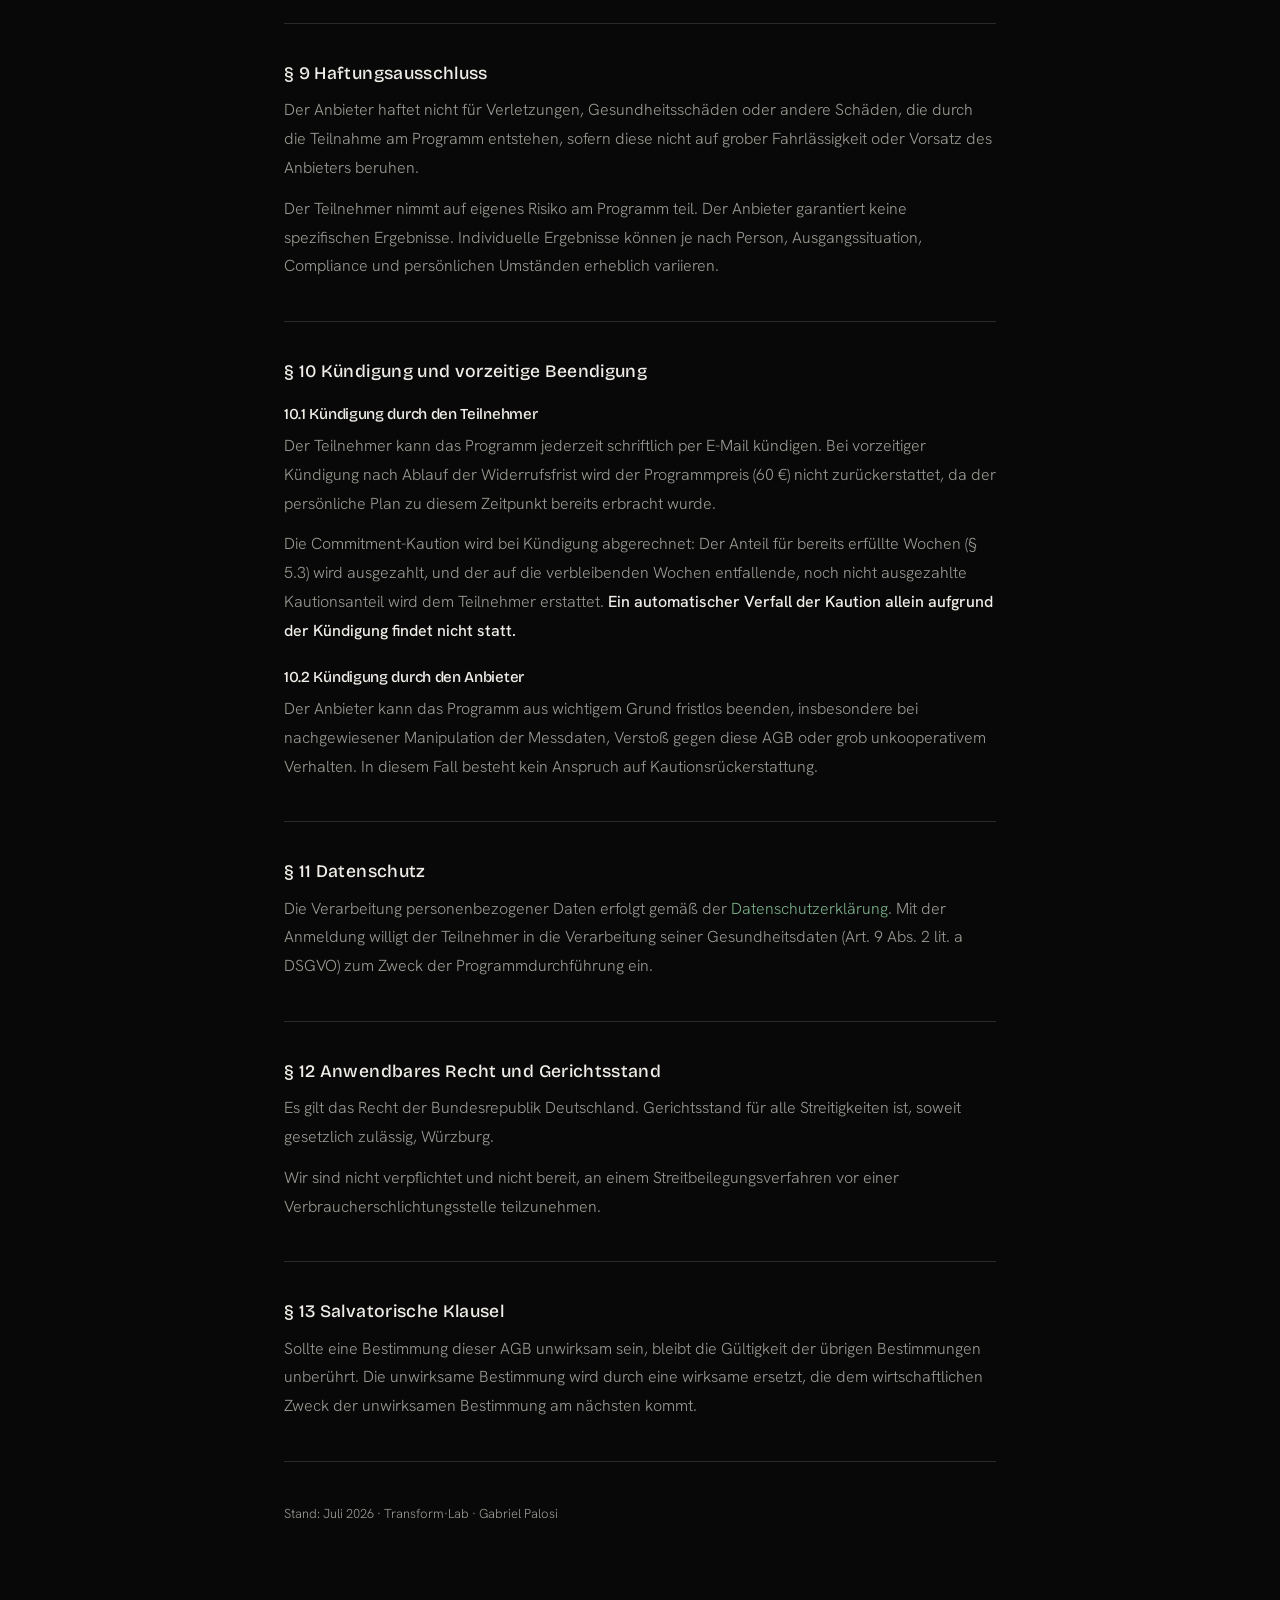
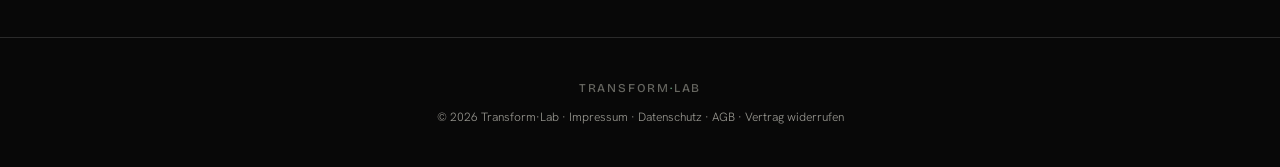
==== commit 5b6d475e: "Migrate analytics: Plausible -> Cloudflare Web Analytics Plausible trial lapsed; swap the tracker on" ====
--- a/agb.html
+++ b/agb.html
@@ -7,7 +7,7 @@
   <!-- Meta Pixel (Base) + Cookie-Consent -->
   <script src="js/meta-pixel.js?v=3"></script>
   <script src="js/tiktok-pixel.js?v=1"></script>
-  <script src="js/consent.js?v=2"></script>
+  <script src="js/consent.js?v=3"></script>
   <link rel="icon" href="assets/favicon.svg" type="image/svg+xml">
   <title>AGB — Transform·Lab</title>
   <meta name="robots" content="noindex, follow">
@@ -33,6 +33,8 @@
     .kaution-tabelle td { padding: 10px 14px; border-bottom: 1px solid var(--border); color: var(--text-muted); }
     .kaution-tabelle tr:last-child td { border-bottom: none; font-weight: 500; color: var(--text); }
   </style>
+  <!-- Cloudflare Web Analytics (cookieless, ohne Einwilligung) -->
+  <script defer src="https://static.cloudflareinsights.com/beacon.min.js" data-cf-beacon='{"token": "9d70b01f3729443aaf6a1abe3623daff"}'></script>
 </head>
 <body>
 
